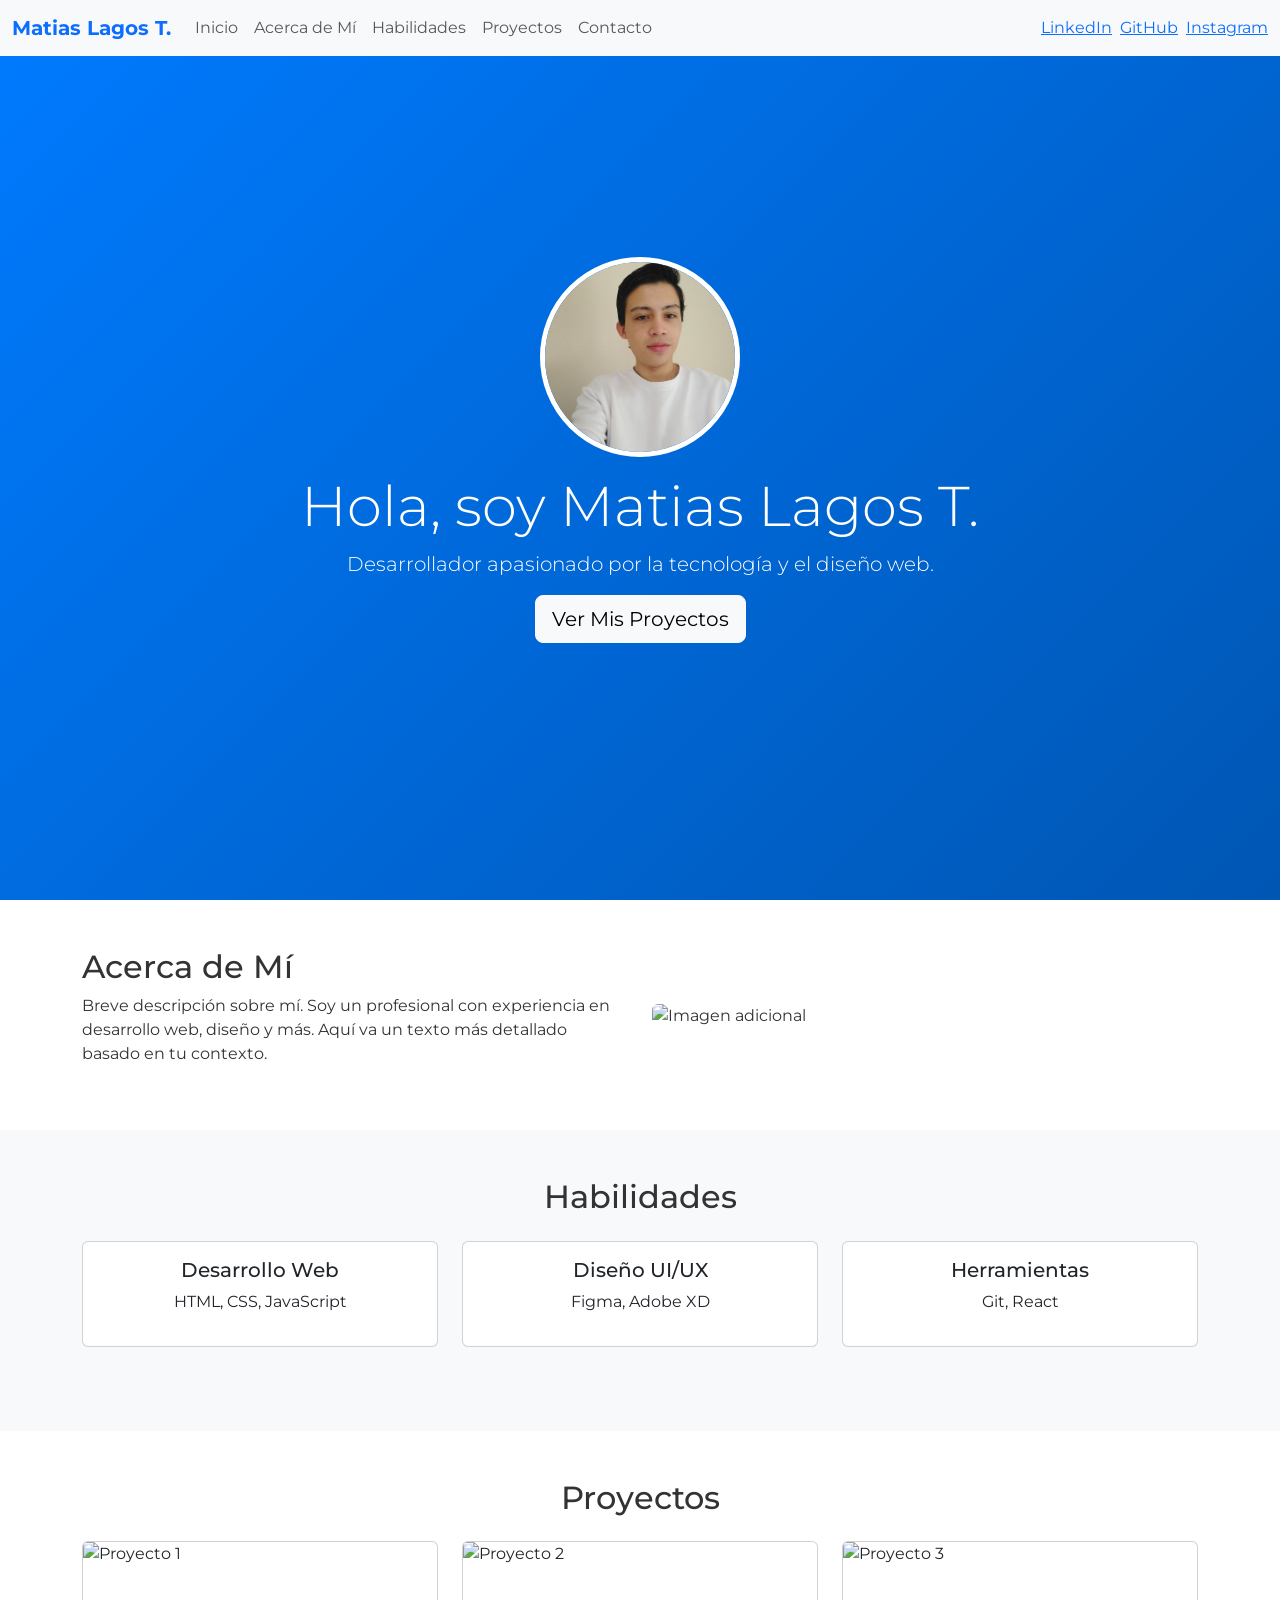
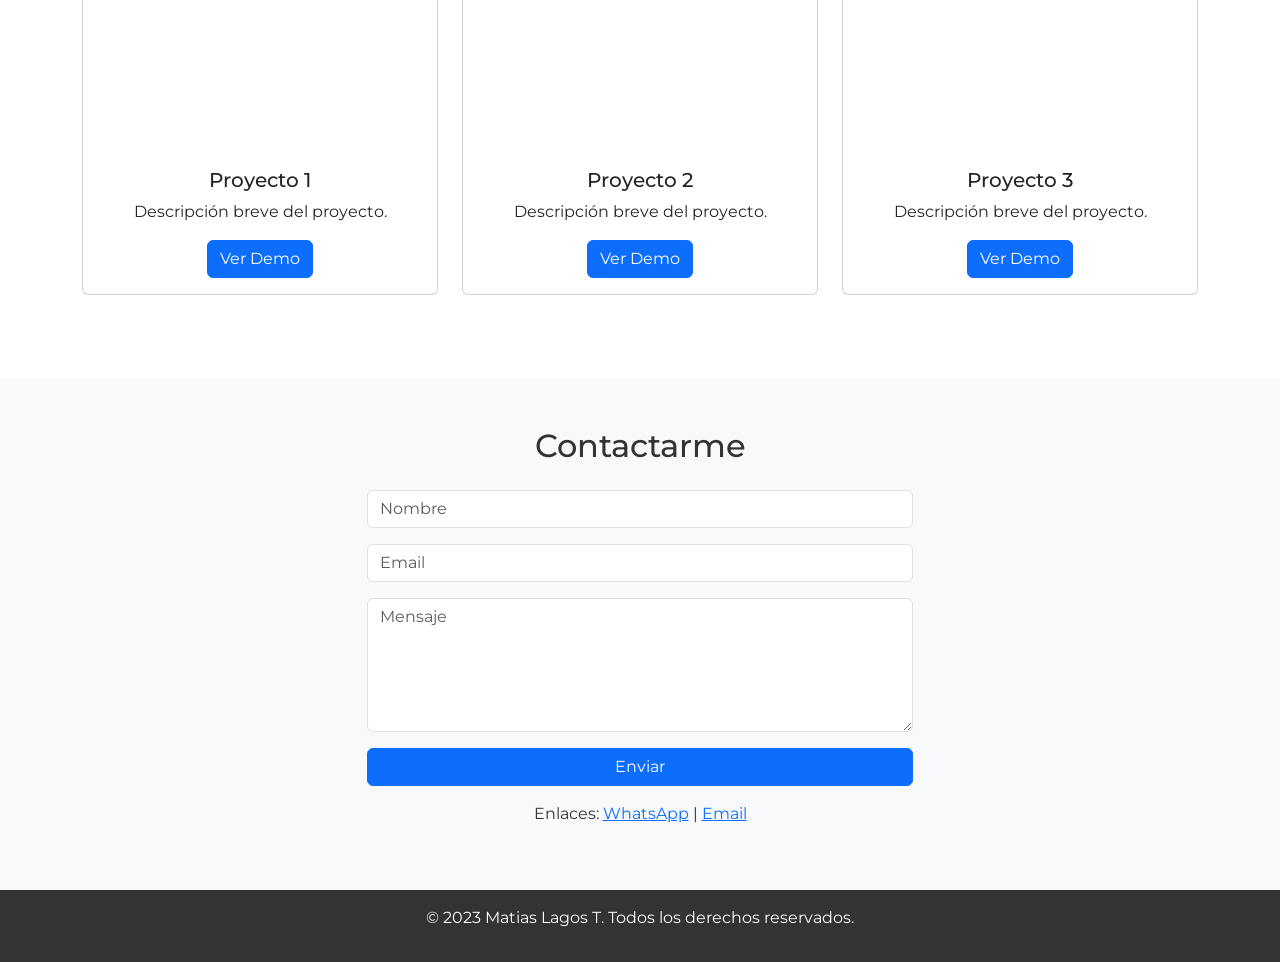
==== index.html @ 06cdb05b "first commit" ====
<!DOCTYPE html>
<html lang="es">
<head>
    <meta charset="UTF-8">
    <meta name="viewport" content="width=device-width, initial-scale=1.0">
    <title>Portafolio - Matias Lagos T.</title>
    <link href="https://cdn.jsdelivr.net/npm/bootstrap@5.3.0/dist/css/bootstrap.min.css" rel="stylesheet">
    <link href="https://fonts.googleapis.com/css2?family=Montserrat:wght@400;600;700&display=swap" rel="stylesheet">
    <link rel="stylesheet" href="style.css">
    <script src="script.js" defer></script>
</head>
<body>
    <!-- Header con Navbar de Bootstrap -->
    <nav class="navbar navbar-expand-lg navbar-light bg-light fixed-top">
        <div class="container-fluid">
            <a class="navbar-brand fw-bold text-primary" href="#">Matias Lagos T.</a>
            <button class="navbar-toggler" type="button" data-bs-toggle="collapse" data-bs-target="#navbarNav" aria-controls="navbarNav" aria-expanded="false" aria-label="Toggle navigation">
                <span class="navbar-toggler-icon"></span>
            </button>
            <div class="collapse navbar-collapse" id="navbarNav">
                <ul class="navbar-nav me-auto">
                    <li class="nav-item"><a class="nav-link" href="#hero">Inicio</a></li>
                    <li class="nav-item"><a class="nav-link" href="#about">Acerca de Mí</a></li>
                    <li class="nav-item"><a class="nav-link" href="#skills">Habilidades</a></li>
                    <li class="nav-item"><a class="nav-link" href="#projects">Proyectos</a></li>
                    <li class="nav-item"><a class="nav-link" href="#contact">Contacto</a></li>
                </ul>
                <div class="d-flex">
                    <a href="#" class="me-2">LinkedIn</a>
                    <a href="#" class="me-2">GitHub</a>
                    <a href="#">Instagram</a>
                </div>
            </div>
        </div>
    </nav>

    <!-- Hero Section -->
    <section id="hero" class="hero text-center">
        <div class="container">
            <img src="./images/foto perfil.jpg" alt="Foto de perfil" class="rounded-circle mb-3">
            <h1 class="display-4">Hola, soy Matias Lagos T.</h1>
            <p class="lead">Desarrollador apasionado por la tecnología y el diseño web.</p>
            <a href="#projects" class="btn btn-light btn-lg">Ver Mis Proyectos</a>
        </div>
    </section>

    <!-- About Section -->
    <section id="about" class="py-5 bg-white">
        <div class="container">
            <div class="row align-items-center">
                <div class="col-lg-6">
                    <h2>Acerca de Mí</h2>
                    <p>Breve descripción sobre mí. Soy un profesional con experiencia en desarrollo web, diseño y más. Aquí va un texto más detallado basado en tu contexto.</p>
                </div>
                <div class="col-lg-6">
                    <img src="https://via.placeholder.com/300x200" alt="Imagen adicional" class="img-fluid rounded">
                </div>
            </div>
        </div>
    </section>

    <!-- Skills Section -->
    <section id="skills" class="py-5 bg-light">
        <div class="container">
            <h2 class="text-center mb-4">Habilidades</h2>
            <div class="row">
                <div class="col-md-4 mb-3">
                    <div class="skill card p-3 text-center">
                        <h5>Desarrollo Web</h5>
                        <p>HTML, CSS, JavaScript</p>
                    </div>
                </div>
                <div class="col-md-4 mb-3">
                    <div class="skill card p-3 text-center">
                        <h5>Diseño UI/UX</h5>
                        <p>Figma, Adobe XD</p>
                    </div>
                </div>
                <div class="col-md-4 mb-3">
                    <div class="skill card p-3 text-center">
                        <h5>Herramientas</h5>
                        <p>Git, React</p>
                    </div>
                </div>
            </div>
        </div>
    </section>

    <!-- Projects Section -->
    <section id="projects" class="py-5 bg-white">
        <div class="container">
            <h2 class="text-center mb-4">Proyectos</h2>
            <div class="row">
                <div class="col-md-4 mb-3">
                    <div class="project-card card">
                        <img src="https://via.placeholder.com/300x200" alt="Proyecto 1" class="card-img-top">
                        <div class="card-body text-center">
                            <h5 class="card-title">Proyecto 1</h5>
                            <p class="card-text">Descripción breve del proyecto.</p>
                            <a href="#" class="btn btn-primary">Ver Demo</a>
                        </div>
                    </div>
                </div>
                <div class="col-md-4 mb-3">
                    <div class="project-card card">
                        <img src="https://via.placeholder.com/300x200" alt="Proyecto 2" class="card-img-top">
                        <div class="card-body text-center">
                            <h5 class="card-title">Proyecto 2</h5>
                            <p class="card-text">Descripción breve del proyecto.</p>
                            <a href="#" class="btn btn-primary">Ver Demo</a>
                        </div>
                    </div>
                </div>
                <div class="col-md-4 mb-3">
                    <div class="project-card card">
                        <img src="https://via.placeholder.com/300x200" alt="Proyecto 3" class="card-img-top">
                        <div class="card-body text-center">
                            <h5 class="card-title">Proyecto 3</h5>
                            <p class="card-text">Descripción breve del proyecto.</p>
                            <a href="#" class="btn btn-primary">Ver Demo</a>
                        </div>
                    </div>
                </div>
            </div>
        </div>
    </section>

    <!-- Contact Section -->
    <section id="contact" class="py-5 bg-light">
        <div class="container">
            <h2 class="text-center mb-4">Contactarme</h2>
            <div class="row justify-content-center">
                <div class="col-md-6">
                    <form>
                        <div class="mb-3">
                            <input type="text" class="form-control" placeholder="Nombre" required>
                        </div>
                        <div class="mb-3">
                            <input type="email" class="form-control" placeholder="Email" required>
                        </div>
                        <div class="mb-3">
                            <textarea class="form-control" rows="5" placeholder="Mensaje" required></textarea>
                        </div>
                        <button type="submit" class="btn btn-primary w-100">Enviar</button>
                    </form>
                    <p class="mt-3 text-center">Enlaces: <a href="#">WhatsApp</a> | <a href="#">Email</a></p>
                </div>
            </div>
        </div>
    </section>

    <!-- Footer -->
    <footer class="text-center py-3">
        <div class="container">
            <p>&copy; 2023 Matias Lagos T. Todos los derechos reservados.</p>
        </div>
    </footer>

    <!-- Bootstrap JS -->
    <script src="https://cdn.jsdelivr.net/npm/bootstrap@5.3.0/dist/js/bootstrap.bundle.min.js"></script>
</body>
</html>
---- style.css ----
body {
    font-family: 'Montserrat', sans-serif;
    background-color: #f8f9fa;
    color: #333;
    }

.hero {
    background: linear-gradient(135deg, #007bff, #0056b3);
    color: white;
    min-height: 100vh;
    display: flex;
    align-items: center;
    }
       
.hero img {
    border: 5px solid white;
    border-radius: 50%;
    margin-bottom: 20px;
    width: 200px;
    height: 200px;
    object-fit: cover;
    }

.skill, .project-card {
    transition: transform 0.3s;
    cursor: pointer;
    margin-bottom: 20px;
    }

.skill:hover, .project-card:hover {
    transform: translateY(-5px);
    box-shadow: 0 4px 8px rgba(0, 0, 0, 0.1);
    }

.project-card img {
    height: 200px;
    object-fit: cover;
    border-radius: 5px;
    margin-bottom: 10px;

    }

footer {
    background-color: #333;
    color: white;
    padding: 20px 0;
    text-align: center;
    bottom: 0;
    width: 100%;
    }
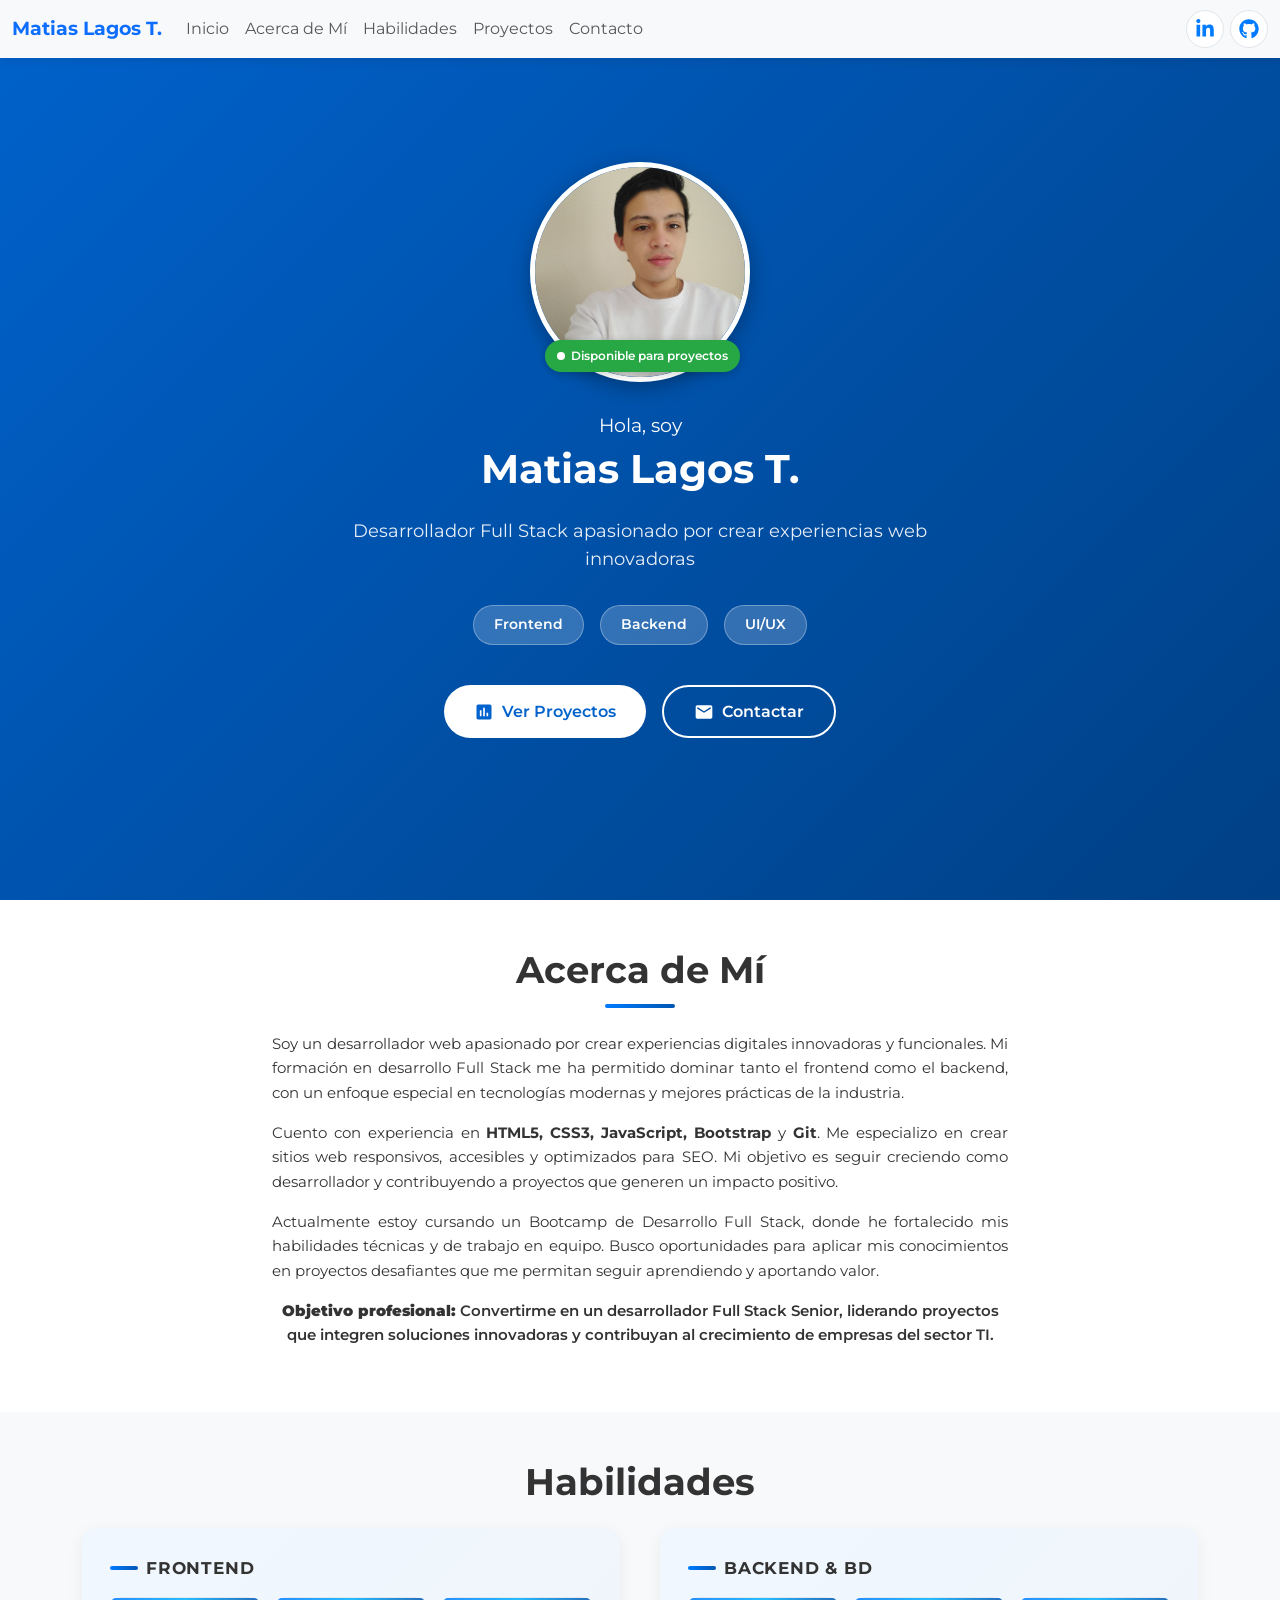
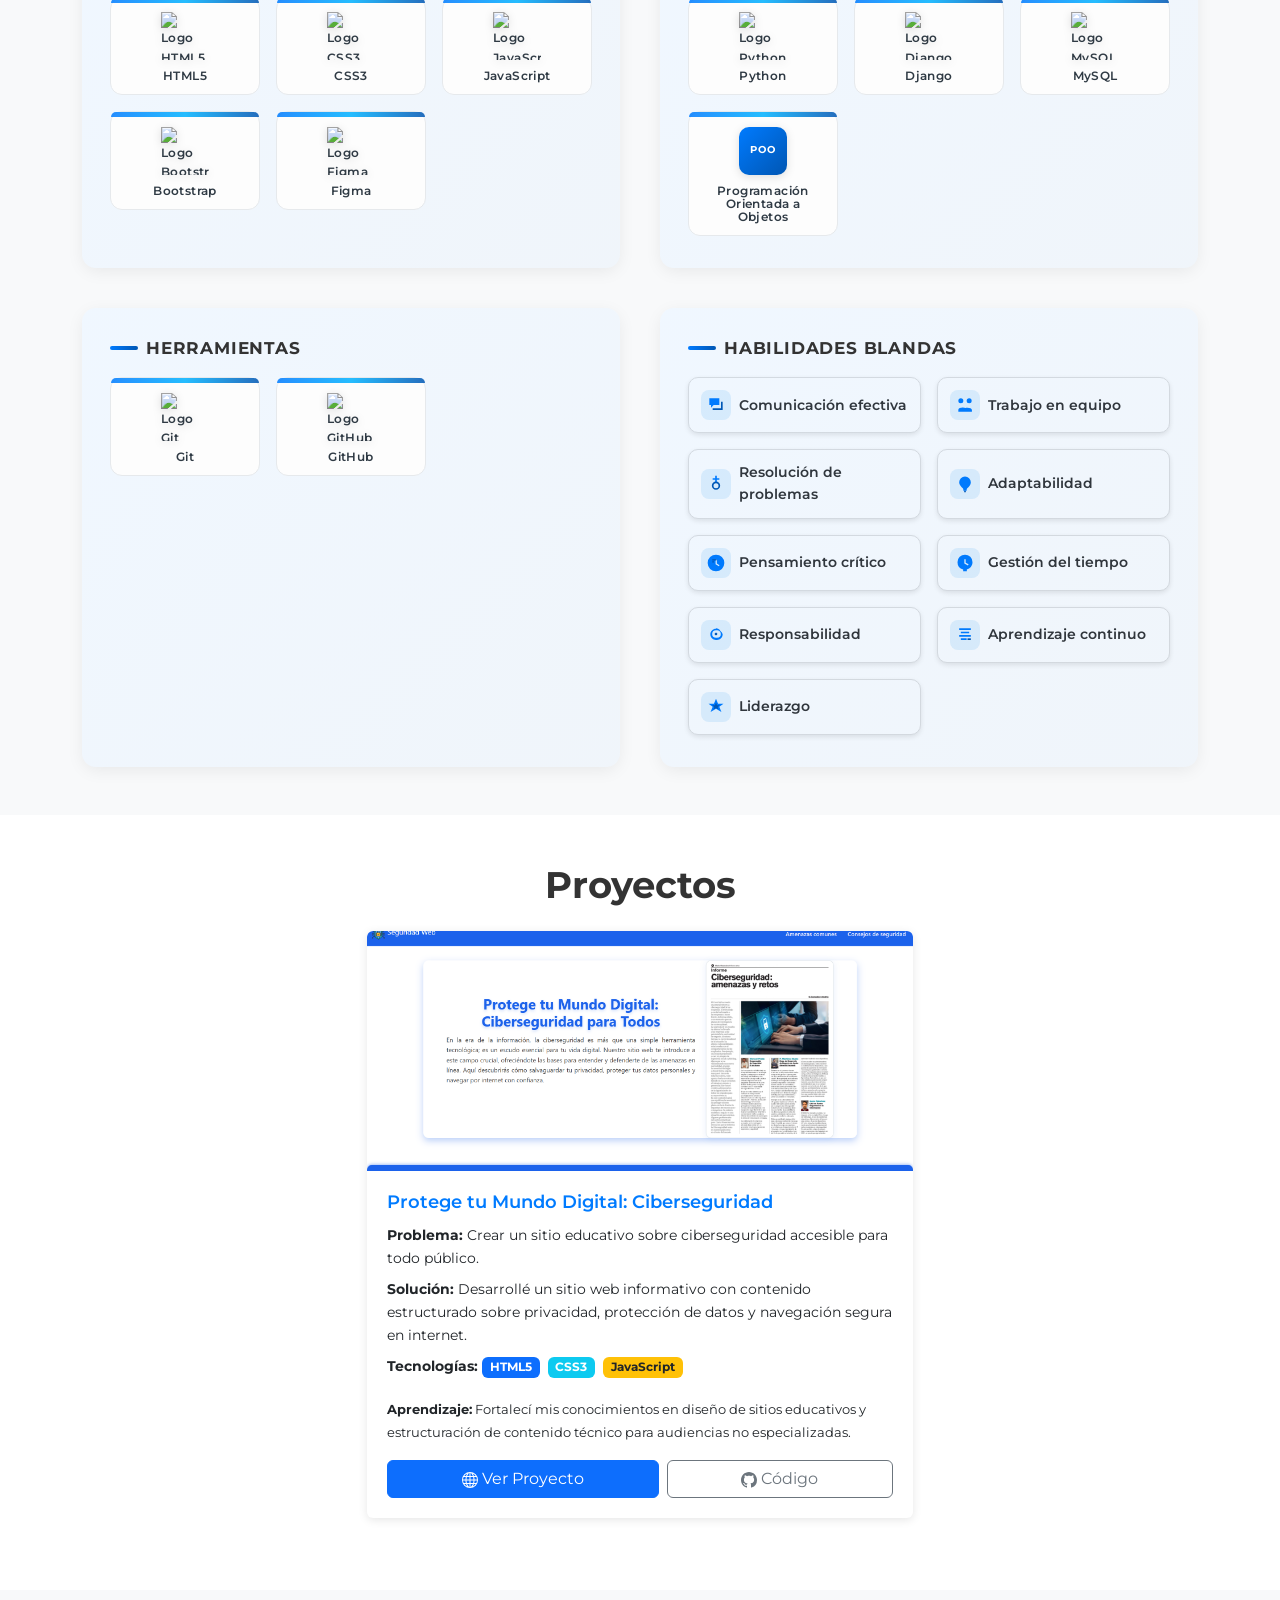
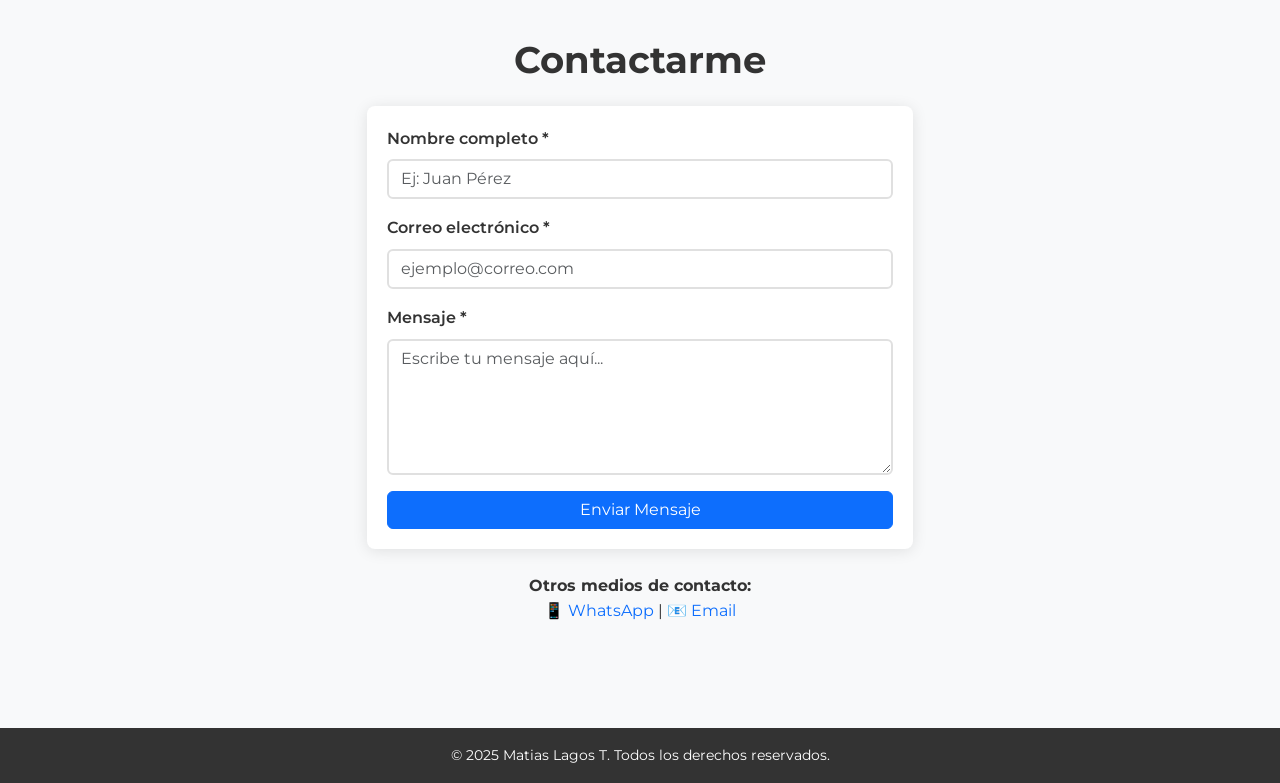
==== commit 3e1c68ff: "actualizacion II" ====
--- a/index.html
+++ b/index.html
@@ -1,19 +1,39 @@
 <!DOCTYPE html>
 <html lang="es">
 <head>
+    <!-- Meta tags básicos para codificación, viewport responsivo y SEO -->
     <meta charset="UTF-8">
     <meta name="viewport" content="width=device-width, initial-scale=1.0">
+    <meta name="description" content="Portafolio profesional de Matias Lagos T. Desarrollo web frontend, backend y habilidades blandas. Proyectos, contacto y experiencia." />
+    <meta name="theme-color" content="#0062cc">
+    <!-- Favicon genérico (puedes reemplazar por tu propio icono) -->
+    <link rel="icon" type="image/png" href="images/foto_perfil.jpg">
+    
     <title>Portafolio - Matias Lagos T.</title>
+    
+    <!-- Framework CSS Bootstrap 5.3 para diseño responsivo -->
     <link href="https://cdn.jsdelivr.net/npm/bootstrap@5.3.0/dist/css/bootstrap.min.css" rel="stylesheet">
+    
+    <!-- Fuente personalizada Montserrat desde Google Fonts -->
     <link href="https://fonts.googleapis.com/css2?family=Montserrat:wght@400;600;700&display=swap" rel="stylesheet">
+    
+    <!-- Estilos CSS personalizados -->
     <link rel="stylesheet" href="style.css">
+    
+    <!-- Script JavaScript con defer para cargar después del HTML -->
     <script src="script.js" defer></script>
 </head>
 <body>
-    <!-- Header con Navbar de Bootstrap -->
+    <!-- ========== NAVBAR ==========
+         Barra de navegación fija en la parte superior con:
+         - Logo/nombre en la izquierda
+         - Menú de navegación con enlaces a las secciones
+         - Enlaces sociales (LinkedIn y GitHub) con iconos SVG
+         - Diseño responsivo con botón hamburguesa en móviles
+    -->
     <nav class="navbar navbar-expand-lg navbar-light bg-light fixed-top">
         <div class="container-fluid">
-            <a class="navbar-brand fw-bold text-primary" href="#">Matias Lagos T.</a>
+            <a class="navbar-brand fw-bold text-primary" href="#hero">Matias Lagos T.</a>
             <button class="navbar-toggler" type="button" data-bs-toggle="collapse" data-bs-target="#navbarNav" aria-controls="navbarNav" aria-expanded="false" aria-label="Toggle navigation">
                 <span class="navbar-toggler-icon"></span>
             </button>
@@ -25,134 +45,351 @@
                     <li class="nav-item"><a class="nav-link" href="#projects">Proyectos</a></li>
                     <li class="nav-item"><a class="nav-link" href="#contact">Contacto</a></li>
                 </ul>
-                <div class="d-flex">
-                    <a href="#" class="me-2">LinkedIn</a>
-                    <a href="#" class="me-2">GitHub</a>
-                    <a href="#">Instagram</a>
+                <!-- Enlaces a redes sociales con iconos SVG -->
+                <div class="d-flex align-items-center social-nav">
+                    <a href="https://www.linkedin.com/in/matias-lagos-toledo" class="social-link" aria-label="LinkedIn" title="LinkedIn" target="_blank" rel="noopener noreferrer">
+                        <svg role="img" viewBox="0 0 448 512" class="social-svg"><path d="M100.28 448H7.4V148.9h92.88zm-46.44-340a53.79 53.79 0 1153.79-53.8 53.8 53.8 0 01-53.79 53.8zM447.9 448h-92.68V302.4c0-34.7-.7-79.2-48.29-79.2-48.3 0-55.7 37.7-55.7 76.6V448h-92.78V148.9h89.08v40.8h1.3c12.4-23.5 42.68-48.3 87.88-48.3 94 0 111.28 61.9 111.28 142.3V448z"/></svg>
+                    </a>
+                    <a href="https://github.com/Matiaslagost7" class="social-link" aria-label="GitHub" title="GitHub" target="_blank" rel="noopener noreferrer">
+                        <svg role="img" viewBox="0 0 496 512" class="social-svg"><path d="M165.9 397.4c0 2-2.3 3.6-5.2 3.6-3.3.3-5.6-1.3-5.6-3.6 0-2 2.3-3.6 5.2-3.6 3-.3 5.6 1.3 5.6 3.6zm-31.1-4.5c-.7 2 1.3 4.3 4.3 4.9 2.6 1 5.6 0 6.2-2 0-2-1.3-4.3-4.3-5.2-2.6-.7-5.5.3-6.2 2.3zm44.2-1.7c-2.9.7-4.9 2.6-4.6 4.9.3 2 2.6 3.3 5.5 2.6 2.9-.7 4.9-2.6 4.6-4.6-.3-1.9-2.6-3.2-5.5-2.9zM244.8 8C106.1 8 0 113.3 0 252c0 110.9 69.8 205.8 169.5 239.2 12.8 2.3 17.3-5.6 17.3-12.1 0-6.2-.3-40.4-.3-61.4 0 0-70 15-84.7-29.8 0 0-11.4-29.1-27.8-36.6 0 0-22.9-15.7 1.6-15.4 0 0 24.9 2 38.6 25.9 21.9 38.6 58.6 27.5 72.9 20.9 2.3-16 8.9-27.1 16.2-33.7-55.9-6.2-112.3-14.3-112.3-110.5 0-27.5 7.6-41.3 23.6-58.9-2.6-6.6-11.1-33.3 2.6-67.9 20.9-6.6 69 27 69 27 20-5.6 41.5-8.6 62.8-8.6s42.8 3 62.8 8.6c0 0 48.1-33.6 69-27 13.7 34.7 5.2 61.3 2.6 67.9 16 17.7 25.9 31.5 25.9 58.9 0 96.5-58.9 104.2-114.8 110.5 9.2 7.9 17 22.9 17 46.3 0 33.7-.3 75.4-.3 83.6 0 6.6 4.6 14.4 17.3 12.1C426.2 457.8 496 362.9 496 252 496 113.3 383.5 8 244.8 8z"/></svg>
+                    </a>
                 </div>
             </div>
         </div>
     </nav>
 
-    <!-- Hero Section -->
-    <section id="hero" class="hero text-center">
-        <div class="container">
-            <img src="./images/foto perfil.jpg" alt="Foto de perfil" class="rounded-circle mb-3">
-            <h1 class="display-4">Hola, soy Matias Lagos T.</h1>
-            <p class="lead">Desarrollador apasionado por la tecnología y el diseño web.</p>
-            <a href="#projects" class="btn btn-light btn-lg">Ver Mis Proyectos</a>
-        </div>
-    </section>
-
-    <!-- About Section -->
-    <section id="about" class="py-5 bg-white">
-        <div class="container">
-            <div class="row align-items-center">
-                <div class="col-lg-6">
-                    <h2>Acerca de Mí</h2>
-                    <p>Breve descripción sobre mí. Soy un profesional con experiencia en desarrollo web, diseño y más. Aquí va un texto más detallado basado en tu contexto.</p>
-                </div>
-                <div class="col-lg-6">
-                    <img src="https://via.placeholder.com/300x200" alt="Imagen adicional" class="img-fluid rounded">
-                </div>
-            </div>
-        </div>
-    </section>
-
-    <!-- Skills Section -->
-    <section id="skills" class="py-5 bg-light">
-        <div class="container">
-            <h2 class="text-center mb-4">Habilidades</h2>
-            <div class="row">
-                <div class="col-md-4 mb-3">
-                    <div class="skill card p-3 text-center">
-                        <h5>Desarrollo Web</h5>
-                        <p>HTML, CSS, JavaScript</p>
-                    </div>
-                </div>
-                <div class="col-md-4 mb-3">
-                    <div class="skill card p-3 text-center">
-                        <h5>Diseño UI/UX</h5>
-                        <p>Figma, Adobe XD</p>
-                    </div>
-                </div>
-                <div class="col-md-4 mb-3">
-                    <div class="skill card p-3 text-center">
-                        <h5>Herramientas</h5>
-                        <p>Git, React</p>
-                    </div>
-                </div>
-            </div>
-        </div>
-    </section>
-
-    <!-- Projects Section -->
-    <section id="projects" class="py-5 bg-white">
+    <main id="main-content">
+        <!-- ========== HERO SECTION ==========
+             Sección de inicio con:
+             - Fondo azul con gradiente
+             - Foto de perfil con indicador de disponibilidad
+             - Título y descripción
+             - Tecnologías (Frontend, Backend, UI/UX)
+             - Botones para ver proyectos y contactar
+        -->
+        <section id="hero" class="hero">
+            <div class="container hero-content">
+                <!-- Imagen de perfil con badge de disponibilidad -->
+                <div class="hero-image-wrapper">
+                    <img src="./images/foto_perfil.jpg" alt="Foto de perfil de Matias Lagos T." class="hero-image" loading="lazy" width="160" height="160">
+                    <!-- Badge animado que indica disponibilidad -->
+                    <div class="hero-status">
+                        <span class="status-dot"></span>
+                        <span class="status-text">Disponible para proyectos</span>
+                    </div>
+                </div>
+                <!-- Título principal dividido en saludo y nombre -->
+                <h1 class="hero-title">
+                    <span class="hero-greeting">Hola, soy</span>
+                    <span class="hero-name">Matias Lagos T.</span>
+                </h1>
+                <!-- Subtítulo descriptivo -->
+                <p class="hero-subtitle">Desarrollador Full Stack apasionado por crear experiencias web innovadoras</p>
+                <!-- Tags de especialización -->
+                <div class="hero-tags">
+                    <span class="hero-tag">Frontend</span>
+                    <span class="hero-tag">Backend</span>
+                    <span class="hero-tag">UI/UX</span>
+                </div>
+                <!-- Botones de llamada a la acción (CTA) -->
+                <div class="hero-cta">
+                    <a href="#projects" class="btn-hero btn-hero-primary">
+                        <svg viewBox="0 0 24 24" width="20" height="20" fill="currentColor" style="margin-right: 8px;">
+                            <path d="M19 3H5c-1.1 0-2 .9-2 2v14c0 1.1.9 2 2 2h14c1.1 0 2-.9 2-2V5c0-1.1-.9-2-2-2zM9 17H7v-7h2v7zm4 0h-2V7h2v10zm4 0h-2v-4h2v4z"/>
+                        </svg>
+                        Ver Proyectos
+                    </a>
+                    <a href="#contact" class="btn-hero btn-hero-secondary">
+                        <svg viewBox="0 0 24 24" width="20" height="20" fill="currentColor" style="margin-right: 8px;">
+                            <path d="M20 4H4c-1.1 0-1.99.9-1.99 2L2 18c0 1.1.9 2 2 2h16c1.1 0 2-.9 2-2V6c0-1.1-.9-2-2-2zm0 4l-8 5-8-5V6l8 5 8-5v2z"/>
+                        </svg>
+                        Contactar
+                    </a>
+                </div>
+            </div>
+        </section>
+
+        <!-- ========== SECCIÓN ACERCA DE MÍ ==========
+             Información personal y profesional:
+             - Descripción del perfil profesional
+             - Experiencia y tecnologías que manejo
+             - Formación actual (Bootcamp)
+             - Objetivo profesional
+        -->
+        <section id="about" class="py-5 bg-white">
+            <div class="container">
+                <div class="row justify-content-center">
+                    <div class="col-lg-8">
+                        <h2 class="text-center mb-4">Acerca de Mí</h2>
+                        <p class="mb-3">Soy un desarrollador web apasionado por crear experiencias digitales innovadoras y funcionales. Mi formación en desarrollo Full Stack me ha permitido dominar tanto el frontend como el backend, con un enfoque especial en tecnologías modernas y mejores prácticas de la industria.</p>
+                        <p class="mb-3">Cuento con experiencia en <strong>HTML5, CSS3, JavaScript, Bootstrap</strong> y <strong>Git</strong>. Me especializo en crear sitios web responsivos, accesibles y optimizados para SEO. Mi objetivo es seguir creciendo como desarrollador y contribuyendo a proyectos que generen un impacto positivo.</p>
+                        <p class="mb-3">Actualmente estoy cursando un Bootcamp de Desarrollo Full Stack, donde he fortalecido mis habilidades técnicas y de trabajo en equipo. Busco oportunidades para aplicar mis conocimientos en proyectos desafiantes que me permitan seguir aprendiendo y aportando valor.</p>
+                        <p class="text-center fw-semibold"><strong>Objetivo profesional:</strong> Convertirme en un desarrollador Full Stack Senior, liderando proyectos que integren soluciones innovadoras y contribuyan al crecimiento de empresas del sector TI.</p>
+                    </div>
+                </div>
+            </div>
+        </section>
+
+        <!-- ========== SECCIÓN DE HABILIDADES ==========
+             Organizada en 4 grupos:
+             1. Frontend: HTML5, CSS3, JavaScript, Bootstrap, Figma
+             2. Backend & BD: Python, Django, MySQL, POO
+             3. Herramientas: Git, GitHub
+             4. Habilidades Blandas: 9 soft skills con iconos SVG personalizados
+             Cada habilidad técnica muestra un logo desde DevIcons CDN
+        -->
+        <section id="skills" class="py-5 bg-light">
+            <div class="container">
+                <h2 class="text-center mb-4">Habilidades</h2>
+                <div class="skills-wrapper">
+                    <!-- Grupo de habilidades Frontend con logos -->
+                    <div class="skills-group" aria-labelledby="skills-frontend-title">
+                        <h3 id="skills-frontend-title" class="skills-title">Frontend</h3>
+                        <ul class="skills-list" role="list">
+                            <li class="skill-card" data-skill="HTML5">
+                                <img src="https://cdn.jsdelivr.net/gh/devicons/devicon/icons/html5/html5-original.svg" alt="Logo HTML5" loading="lazy">
+                                <span>HTML5</span>
+                            </li>
+                            <li class="skill-card" data-skill="CSS3">
+                                <img src="https://cdn.jsdelivr.net/gh/devicons/devicon/icons/css3/css3-original.svg" alt="Logo CSS3" loading="lazy">
+                                <span>CSS3</span>
+                            </li>
+                            <li class="skill-card" data-skill="JavaScript">
+                                <img src="https://cdn.jsdelivr.net/gh/devicons/devicon/icons/javascript/javascript-original.svg" alt="Logo JavaScript" loading="lazy">
+                                <span>JavaScript</span>
+                            </li>
+                            <li class="skill-card" data-skill="Bootstrap">
+                                <img src="https://cdn.jsdelivr.net/gh/devicons/devicon/icons/bootstrap/bootstrap-original.svg" alt="Logo Bootstrap" loading="lazy">
+                                <span>Bootstrap</span>
+                            </li>
+                            <li class="skill-card" data-skill="Figma">
+                                <img src="https://cdn.jsdelivr.net/gh/devicons/devicon/icons/figma/figma-original.svg" alt="Logo Figma" loading="lazy">
+                                <span>Figma</span>
+                            </li>
+                        </ul>
+                    </div>
+                    <!-- Grupo de habilidades Backend y Bases de Datos -->
+                    <div class="skills-group" aria-labelledby="skills-backend-title">
+                        <h3 id="skills-backend-title" class="skills-title">Backend & BD</h3>
+                        <ul class="skills-list" role="list">
+                            <li class="skill-card" data-skill="Python">
+                                <img src="https://cdn.jsdelivr.net/gh/devicons/devicon/icons/python/python-original.svg" alt="Logo Python" loading="lazy">
+                                <span>Python</span>
+                            </li>
+                            <li class="skill-card" data-skill="Django">
+                                <img src="https://cdn.jsdelivr.net/gh/devicons/devicon/icons/django/django-plain.svg" alt="Logo Django" loading="lazy">
+                                <span>Django</span>
+                            </li>
+                            <li class="skill-card" data-skill="MySQL">
+                                <img src="https://cdn.jsdelivr.net/gh/devicons/devicon/icons/mysql/mysql-original.svg" alt="Logo MySQL" loading="lazy">
+                                <span>MySQL</span>
+                            </li>
+                            <li class="skill-card" data-skill="POO">
+                                <div class="skill-fallback" aria-hidden="true">POO</div>
+                                <span>Programación Orientada a Objetos</span>
+                            </li>
+                        </ul>
+                    </div>
+                    <!-- Grupo de herramientas de desarrollo -->
+                    <div class="skills-group" aria-labelledby="skills-tools-title">
+                        <h3 id="skills-tools-title" class="skills-title">Herramientas</h3>
+                        <ul class="skills-list" role="list">
+                            <li class="skill-card" data-skill="Git">
+                                <img src="https://cdn.jsdelivr.net/gh/devicons/devicon/icons/git/git-original.svg" alt="Logo Git" loading="lazy">
+                                <span>Git</span>
+                            </li>
+                            <li class="skill-card" data-skill="GitHub">
+                                <img src="https://cdn.jsdelivr.net/gh/devicons/devicon/icons/github/github-original.svg" alt="Logo GitHub" loading="lazy">
+                                <span>GitHub</span>
+                            </li>
+                        </ul>
+                    </div>
+                    <!-- Grupo de habilidades blandas con iconos SVG personalizados -->
+                    <div class="skills-group" aria-labelledby="skills-soft-title">
+                        <h3 id="skills-soft-title" class="skills-title">Habilidades Blandas</h3>
+                        <ul class="soft-list" role="list">
+                            <li>
+                                <span class="soft-icon" aria-hidden="true">
+                                    <svg viewBox="0 0 24 24" fill="none" xmlns="http://www.w3.org/2000/svg">
+                                        <path d="M4 4h12v8H9.2L6 15.2V12H4V4Z" fill="#007bff"/>
+                                        <path d="M18 8h2v10H8v-2h10V8Z" fill="#0056b3"/>
+                                    </svg>
+                                </span>
+                                <span>Comunicación efectiva</span>
+                            </li>
+                            <li>
+                                <span class="soft-icon" aria-hidden="true">
+                                    <svg viewBox="0 0 24 24" fill="none" xmlns="http://www.w3.org/2000/svg">
+                                        <path d="M7 10a3 3 0 1 1 0-6 3 3 0 0 1 0 6Zm10 0a3 3 0 1 1 0-6 3 3 0 0 1 0 6ZM4 20v-2.2c0-1.8 2.7-2.8 5.3-2.8s5.4 1 5.4 2.8V20H4Zm10 .02V17.8c0-.9-.4-1.7-1-2.4.6-.09 1.3-.16 2-.16 2.6 0 5.3 1 5.3 2.8V20h-6.3Z" fill="#007bff"/>
+                                    </svg>
+                                </span>
+                                <span>Trabajo en equipo</span>
+                            </li>
+                            <li>
+                                <span class="soft-icon" aria-hidden="true">
+                                    <svg viewBox="0 0 24 24" fill="none" xmlns="http://www.w3.org/2000/svg">
+                                        <path d="M11 2h2v3h3v2h-3v3h-2V7H8V5h3V2Z" fill="#007bff"/>
+                                        <path d="M7 14a5 5 0 1 1 10 0 5 5 0 0 1-10 0Zm2 0a3 3 0 1 0 6 0 3 3 0 0 0-6 0Z" fill="#0056b3"/>
+                                    </svg>
+                                </span>
+                                <span>Resolución de problemas</span>
+                            </li>
+                            <li>
+                                <span class="soft-icon" aria-hidden="true">
+                                    <svg viewBox="0 0 24 24" fill="none" xmlns="http://www.w3.org/2000/svg">
+                                        <path d="M12 3a7 7 0 0 1 7 7c0 2.7-1.3 4.2-3.2 6.1l-.8.8A3 3 0 0 0 14 19v1h-4v-1c0-.8-.3-1.6-.9-2.1l-.8-.8C6.6 14.2 5 12.7 5 10a7 7 0 0 1 7-7Z" fill="#007bff"/>
+                                        <path d="M11 22v-2h2v2h-2Z" fill="#0056b3"/>
+                                    </svg>
+                                </span>
+                                <span>Adaptabilidad</span>
+                            </li>
+                            <li>
+                                <span class="soft-icon" aria-hidden="true">
+                                    <svg viewBox="0 0 24 24" fill="none" xmlns="http://www.w3.org/2000/svg">
+                                        <path d="M12 2a10 10 0 1 0 0 20 10 10 0 0 0 0-20Zm1 10.7 3.2 1.9-.8 1.3-3.9-2.3V8h1.5v4.7Z" fill="#007bff"/>
+                                        <path d="M7.5 7.5h5v1.5h-5V7.5Zm0 2.5h2v1.5h-2V10Z" fill="#0056b3"/>
+                                    </svg>
+                                </span>
+                                <span>Pensamiento crítico</span>
+                            </li>
+                            <li>
+                                <span class="soft-icon" aria-hidden="true">
+                                    <svg viewBox="0 0 24 24" fill="none" xmlns="http://www.w3.org/2000/svg">
+                                        <path d="M12 2a9 9 0 0 1 9 9c0 4.2-2.9 7.7-6.8 8.7V22h-4.4v-2.3A9 9 0 0 1 3 11a9 9 0 0 1 9-9Zm-.8 5.5v5l4.3 2.5.8-1.4-3.5-2V7.5h-1.6Z" fill="#007bff"/>
+                                    </svg>
+                                </span>
+                                <span>Gestión del tiempo</span>
+                            </li>
+                            <li>
+                                <span class="soft-icon" aria-hidden="true">
+                                    <svg viewBox="0 0 24 24" fill="none" xmlns="http://www.w3.org/2000/svg">
+                                        <path d="M12 4c2.2 0 4.2 1.2 5.3 3.1A6.4 6.4 0 0 1 20 11.2c0 3.8-3 6.8-6.8 6.8H12c-3.8 0-6.8-3-6.8-6.8 0-3.8 3-6.8 6.8-6.8Zm0 2.2a4.6 4.6 0 0 0-4.6 4.6 4.6 4.6 0 0 0 4.6 4.6h1.2a4.6 4.6 0 0 0 4.6-4.6c0-.8-.2-1.5-.5-2.2-.7-1.3-2.1-2.4-3.7-2.4H12Z" fill="#007bff"/>
+                                        <path d="M12 9.2c.9 0 1.6.7 1.6 1.6a1.6 1.6 0 0 1-3.2 0c0-.9.7-1.6 1.6-1.6Z" fill="#0056b3"/>
+                                    </svg>
+                                </span>
+                                <span>Responsabilidad</span>
+                            </li>
+                            <li>
+                                <span class="soft-icon" aria-hidden="true">
+                                    <svg viewBox="0 0 24 24" fill="none" xmlns="http://www.w3.org/2000/svg">
+                                        <path d="M5 4h14v2H5V4Zm2 4h10v2H7V8Zm-2 4h14v2H5v-2Zm2 4h7v2H7v-2Z" fill="#007bff"/>
+                                        <path d="M15 16h4v2h-4v-2Z" fill="#0056b3"/>
+                                    </svg>
+                                </span>
+                                <span>Aprendizaje continuo</span>
+                            </li>
+                            <li>
+                                <span class="soft-icon" aria-hidden="true">
+                                    <svg viewBox="0 0 24 24" fill="none" xmlns="http://www.w3.org/2000/svg">
+                                        <path d="M12 2 9.5 8H3l5 3.8L5.5 18 12 14.2 18.5 18 16 11.8l5-3.8h-6.5L12 2Z" fill="#007bff"/>
+                                        <path d="M12 6.7 13.3 10h3.4l-2.7 2 1 3.1L12 13.1l-3 2 1-3.1-2.7-2h3.4L12 6.7Z" fill="#0056b3"/>
+                                    </svg>
+                                </span>
+                                <span>Liderazgo</span>
+                            </li>
+                        </ul>
+                    </div>
+                </div>
+            </div>
+        </section>
+
+        <!-- ========== SECCIÓN DE PROYECTOS ==========
+             Muestra proyecto real de portafolio:
+             - Imagen de portada
+             - Título y descripción (problema/solución)
+             - Tecnologías utilizadas con badges
+             - Aprendizajes obtenidos
+             - Botones para ver el proyecto en vivo y el código fuente
+        -->
+        <section id="projects" class="py-5 bg-white">
         <div class="container">
             <h2 class="text-center mb-4">Proyectos</h2>
-            <div class="row">
-                <div class="col-md-4 mb-3">
-                    <div class="project-card card">
-                        <img src="https://via.placeholder.com/300x200" alt="Proyecto 1" class="card-img-top">
-                        <div class="card-body text-center">
-                            <h5 class="card-title">Proyecto 1</h5>
-                            <p class="card-text">Descripción breve del proyecto.</p>
-                            <a href="#" class="btn btn-primary">Ver Demo</a>
+            <div class="row justify-content-center">
+                <div class="col-md-8 col-lg-6 mb-4">
+                    <!-- Tarjeta de proyecto: Ciberseguridad -->
+                    <div class="project-card card h-100">
+                        <img src="./images/Portada_ciberseguridad.png" alt="Captura del proyecto Protege tu Mundo Digital: Ciberseguridad" class="card-img-top" loading="lazy" width="800" height="200">
+                        <div class="card-body">
+                            <h5 class="card-title">Protege tu Mundo Digital: Ciberseguridad</h5>
+                            <p class="card-text mb-2"><strong>Problema:</strong> Crear un sitio educativo sobre ciberseguridad accesible para todo público.</p>
+                            <p class="card-text mb-2"><strong>Solución:</strong> Desarrollé un sitio web informativo con contenido estructurado sobre privacidad, protección de datos y navegación segura en internet.</p>
+                            <p class="card-text mb-3"><strong>Tecnologías:</strong> <span class="badge bg-primary">HTML5</span> <span class="badge bg-info">CSS3</span> <span class="badge bg-warning text-dark">JavaScript</span></p>
+                            <p class="card-text"><small><strong>Aprendizaje:</strong> Fortalecí mis conocimientos en diseño de sitios educativos y estructuración de contenido técnico para audiencias no especializadas.</small></p>
+                            <!-- Botones para ver proyecto en vivo y código fuente -->
+                            <div class="d-flex gap-2">
+                                <a href="https://matiaslagost7.github.io/M2_Evaluacion_del_modulo/index.html" target="_blank" class="btn btn-primary flex-fill">
+                                    <svg viewBox="0 0 16 16" width="16" height="16" fill="currentColor" style="vertical-align: text-bottom;">
+                                        <path d="M0 8a8 8 0 1 1 16 0A8 8 0 0 1 0 8zm7.5-6.923c-.67.204-1.335.82-1.887 1.855A7.97 7.97 0 0 0 5.145 4H7.5V1.077zM4.09 4a9.267 9.267 0 0 1 .64-1.539 6.7 6.7 0 0 1 .597-.933A7.025 7.025 0 0 0 2.255 4H4.09zm-.582 3.5c.03-.877.138-1.718.312-2.5H1.674a6.958 6.958 0 0 0-.656 2.5h2.49zM4.847 5a12.5 12.5 0 0 0-.338 2.5H7.5V5H4.847zM8.5 5v2.5h2.99a12.495 12.495 0 0 0-.337-2.5H8.5zM4.51 8.5a12.5 12.5 0 0 0 .337 2.5H7.5V8.5H4.51zm3.99 0V11h2.653c.187-.765.306-1.608.338-2.5H8.5zM5.145 12c.138.386.295.744.468 1.068.552 1.035 1.218 1.65 1.887 1.855V12H5.145zm.182 2.472a6.696 6.696 0 0 1-.597-.933A9.268 9.268 0 0 1 4.09 12H2.255a7.024 7.024 0 0 0 3.072 2.472zM3.82 11a13.652 13.652 0 0 1-.312-2.5h-2.49c.062.89.291 1.733.656 2.5H3.82zm6.853 3.472A7.024 7.024 0 0 0 13.745 12H11.91a9.27 9.27 0 0 1-.64 1.539 6.688 6.688 0 0 1-.597.933zM8.5 12v2.923c.67-.204 1.335-.82 1.887-1.855.173-.324.33-.682.468-1.068H8.5zm3.68-1h2.146c.365-.767.594-1.61.656-2.5h-2.49a13.65 13.65 0 0 1-.312 2.5zm2.802-3.5a6.959 6.959 0 0 0-.656-2.5H12.18c.174.782.282 1.623.312 2.5h2.49zM11.27 2.461c.247.464.462.98.64 1.539h1.835a7.024 7.024 0 0 0-3.072-2.472c.218.284.418.598.597.933zM10.855 4a7.966 7.966 0 0 0-.468-1.068C9.835 1.897 9.17 1.282 8.5 1.077V4h2.355z"/>
+                                    </svg>
+                                    Ver Proyecto
+                                </a>
+                                <a href="https://github.com/Matiaslagost7/M2_Evaluacion_del_modulo" target="_blank" class="btn btn-outline-secondary flex-fill" aria-label="Ver código en GitHub">
+                                    <svg viewBox="0 0 16 16" width="16" height="16" fill="currentColor" style="vertical-align: text-bottom;">
+                                        <path d="M8 0C3.58 0 0 3.58 0 8c0 3.54 2.29 6.53 5.47 7.59.4.07.55-.17.55-.38 0-.19-.01-.82-.01-1.49-2.01.37-2.53-.49-2.69-.94-.09-.23-.48-.94-.82-1.13-.28-.15-.68-.52-.01-.53.63-.01 1.08.58 1.23.82.72 1.21 1.87.87 2.33.66.07-.52.28-.87.51-1.07-1.78-.2-3.64-.89-3.64-3.95 0-.87.31-1.59.82-2.15-.08-.2-.36-1.02.08-2.12 0 0 .67-.21 2.2.82.64-.18 1.32-.27 2-.27.68 0 1.36.09 2 .27 1.53-1.04 2.2-.82 2.2-.82.44 1.1.16 1.92.08 2.12.51.56.82 1.27.82 2.15 0 3.07-1.87 3.75-3.65 3.95.29.25.54.73.54 1.48 0 1.07-.01 1.93-.01 2.2 0 .21.15.46.55.38A8.013 8.013 0 0016 8c0-4.42-3.58-8-8-8z"/>
+                                    </svg>
+                                    Código
+                                </a>
+                            </div>
                         </div>
                     </div>
                 </div>
-                <div class="col-md-4 mb-3">
-                    <div class="project-card card">
-                        <img src="https://via.placeholder.com/300x200" alt="Proyecto 2" class="card-img-top">
-                        <div class="card-body text-center">
-                            <h5 class="card-title">Proyecto 2</h5>
-                            <p class="card-text">Descripción breve del proyecto.</p>
-                            <a href="#" class="btn btn-primary">Ver Demo</a>
-                        </div>
-                    </div>
-                </div>
-                <div class="col-md-4 mb-3">
-                    <div class="project-card card">
-                        <img src="https://via.placeholder.com/300x200" alt="Proyecto 3" class="card-img-top">
-                        <div class="card-body text-center">
-                            <h5 class="card-title">Proyecto 3</h5>
-                            <p class="card-text">Descripción breve del proyecto.</p>
-                            <a href="#" class="btn btn-primary">Ver Demo</a>
-                        </div>
-                    </div>
-                </div>
             </div>
         </div>
-    </section>
-
-    <!-- Contact Section -->
-    <section id="contact" class="py-5 bg-light">
+        </section>
+
+        <!-- ========== SECCIÓN DE CONTACTO ==========
+             Formulario de contacto con validación:
+             - Campo nombre (mínimo 3 caracteres)
+             - Campo email (validación con regex)
+             - Campo mensaje (mínimo 10 caracteres)
+             - Validación en tiempo real (blur e input events)
+             - Mensaje de resultado (éxito/error)
+             - Enlaces adicionales (WhatsApp y Email)
+        -->
+        <section id="contact" class="py-5 bg-light">
         <div class="container">
             <h2 class="text-center mb-4">Contactarme</h2>
             <div class="row justify-content-center">
-                <div class="col-md-6">
-                    <form>
+                <div class="col-md-8 col-lg-6">
+                    <!-- Formulario con validación personalizada -->
+                    <form id="contactForm" novalidate>
                         <div class="mb-3">
-                            <input type="text" class="form-control" placeholder="Nombre" required>
+                            <label for="nombre" class="form-label">Nombre completo *</label>
+                            <input type="text" class="form-control" id="nombre" name="nombre" placeholder="Ej: Juan Pérez" required minlength="3" autocomplete="name">
+                            <div class="invalid-feedback">Por favor ingresa tu nombre completo.</div>
                         </div>
                         <div class="mb-3">
-                            <input type="email" class="form-control" placeholder="Email" required>
+                            <label for="email" class="form-label">Correo electrónico *</label>
+                            <input type="email" class="form-control" id="email" name="email" placeholder="ejemplo@correo.com" required autocomplete="email">
+                            <div class="invalid-feedback">Por favor ingresa un correo electrónico válido.</div>
                         </div>
                         <div class="mb-3">
-                            <textarea class="form-control" rows="5" placeholder="Mensaje" required></textarea>
+                            <label for="mensaje" class="form-label">Mensaje *</label>
+                            <textarea class="form-control" id="mensaje" name="mensaje" rows="5" placeholder="Escribe tu mensaje aquí..." required minlength="10" autocomplete="off"></textarea>
+                            <div class="invalid-feedback">Por favor escribe un mensaje (mínimo 10 caracteres).</div>
                         </div>
-                        <button type="submit" class="btn btn-primary w-100">Enviar</button>
+                        <button type="submit" class="btn btn-primary w-100">Enviar Mensaje</button>
                     </form>
-                    <p class="mt-3 text-center">Enlaces: <a href="#">WhatsApp</a> | <a href="#">Email</a></p>
+                    <!-- Contenedor para mensajes de resultado del formulario -->
+                    <div id="formMessage" class="mt-3 text-center" style="display: none;" aria-live="polite" role="status"></div>
+                    <!-- Enlaces alternativos de contacto -->
+                    <p class="mt-4 text-center">
+                        <strong>Otros medios de contacto:</strong><br>
+                        <a href="https://wa.me/56912345678" target="_blank" rel="noopener noreferrer" class="text-decoration-none">📱 WhatsApp</a> | 
+                        <a href="mailto:matias.lagos@example.com" class="text-decoration-none">📧 Email</a>
+                    </p>
                 </div>
             </div>
         </div>
-    </section>
-
-    <!-- Footer -->
+        </section>
+    </main>
+
+    <!-- ========== FOOTER ==========
+         Pie de página con copyright
+    -->
     <footer class="text-center py-3">
         <div class="container">
-            <p>&copy; 2023 Matias Lagos T. Todos los derechos reservados.</p>
+            <p>&copy; 2025 Matias Lagos T. Todos los derechos reservados.</p>
         </div>
     </footer>
 
--- a/style.css
+++ b/style.css
@@ -1,51 +1,628 @@
+/* ========================================
+   ESTILOS BASE - ENFOQUE MOBILE FIRST
+   ========================================
+   Reset de estilos y configuración global
+   ======================================== */
+* {
+    margin: 0;
+    padding: 0;
+    box-sizing: border-box; /* Incluye padding y border en el ancho/alto */
+}
 
 body {
-    font-family: 'Montserrat', sans-serif;
-    background-color: #f8f9fa;
-    color: #333;
-    }
-
+    font-family: 'Montserrat', sans-serif; /* Fuente personalizada */
+    background-color: #f8f9fa; /* Gris claro */
+    color: #333; /* Texto oscuro */
+    line-height: 1.6; /* Espaciado de líneas legible */
+    overflow-x: hidden; /* Evita scroll horizontal */
+}
+html { scroll-behavior:smooth; }
+
+/* ========================================
+   NAVBAR - BARRA DE NAVEGACIÓN
+   ======================================== */
+/* Estilos simples para la barra de navegación fija superior */
+.navbar {
+    box-shadow: 0 2px 10px rgba(0, 0, 0, 0.1);
+}
+
+.navbar-brand {
+    font-size: 1.2rem;
+}
+
+/* ========================================
+   HERO SECTION - SECCIÓN PRINCIPAL
+   ========================================
+   Sección de presentación con fondo simple,
+   imagen de perfil, título y botones
+   ======================================== */
 .hero {
-    background: linear-gradient(135deg, #007bff, #0056b3);
+    background: linear-gradient(135deg, #0062cc, #004085); /* Gradiente azul simple */
     color: white;
-    min-height: 100vh;
-    display: flex;
-    align-items: center;
-    }
-       
-.hero img {
+    min-height: 100vh; /* Altura completa de la pantalla */
+    display: flex;
+    align-items: center;
+    justify-content: center;
+    padding: 100px 20px 60px; /* Espacio para navbar fijo */
+    text-align: center;
+}
+
+.hero-content {
+    max-width: 900px;
+    margin: 0 auto;
+}
+
+/* ========== IMAGEN DE PERFIL ========== */
+/* Imagen circular con borde y sombra simple */
+.hero-image-wrapper {
+    display: inline-block;
+    margin-bottom: 2rem;
+    position: relative;
+}
+
+.hero-image {
     border: 5px solid white;
     border-radius: 50%;
-    margin-bottom: 20px;
-    width: 200px;
-    height: 200px;
+    width: 160px;
+    height: 160px;
     object-fit: cover;
+    box-shadow: 0 5px 20px rgba(0, 0, 0, 0.3);
+}
+
+.hero-image:hover {
+    transform: scale(1.05);
+    transition: transform 0.3s;
+}
+.hero-image:hover { transform: scale(1.05); }
+
+/* ========== BADGE DE ESTADO ========== */
+/* Badge verde que indica "Disponible para proyectos" */
+.hero-status {
+    position: absolute;
+    bottom: 10px;
+    right: 10px;
+    background: #28a745;
+    padding: 6px 12px;
+    border-radius: 20px;
+    display: flex;
+    align-items: center;
+    gap: 6px;
+    font-size: 0.75rem;
+    font-weight: 600;
+    box-shadow: 0 2px 8px rgba(0,0,0,0.2);
+}
+
+.status-dot {
+    width: 8px;
+    height: 8px;
+    background: white;
+    border-radius: 50%;
+}
+
+.status-text {
+    color: white;
+    white-space: nowrap;
+}
+
+/* Título */
+.hero-title {
+    margin-bottom: 1.5rem;
+}
+
+.hero-greeting {
+    display: block;
+    font-size: 1.2rem;
+    font-weight: 400;
+    margin-bottom: 0.5rem;
+}
+
+.hero-name {
+    display: block;
+    font-size: 2.5rem;
+    font-weight: 700;
+    color: white;
+}
+
+/* Subtítulo */
+.hero-subtitle {
+    font-size: 1.1rem;
+    color: rgba(255, 255, 255, 0.9);
+    margin-bottom: 2rem;
+    line-height: 1.6;
+    max-width: 600px;
+    margin-left: auto;
+    margin-right: auto;
+}
+
+/* Tags */
+.hero-tags {
+    display: flex;
+    gap: 1rem;
+    justify-content: center;
+    flex-wrap: wrap;
+    margin-bottom: 2.5rem;
+}
+
+.hero-tag {
+    background: rgba(255, 255, 255, 0.2);
+    padding: 8px 20px;
+    border-radius: 25px;
+    font-size: 0.85rem;
+    font-weight: 600;
+    border: 1px solid rgba(255, 255, 255, 0.3);
+}
+
+.hero-tag:hover {
+    background: rgba(255, 255, 255, 0.3);
+}
+
+/* Botones CTA */
+.hero-cta {
+    display: flex;
+    gap: 1rem;
+    justify-content: center;
+    flex-wrap: wrap;
+}
+
+.btn-hero {
+    display: inline-flex;
+    align-items: center;
+    padding: 12px 30px;
+    font-size: 1rem;
+    font-weight: 600;
+    border-radius: 30px;
+    text-decoration: none;
+    transition: background 0.3s;
+}
+
+.btn-hero-primary {
+    background: white;
+    color: #0062cc;
+}
+
+.btn-hero-primary:hover {
+    background: #f0f0f0;
+    color: #0062cc;
+}
+.btn-hero-primary:hover { background:#f0f0f0; }
+
+.btn-hero-secondary {
+    background: transparent;
+    color: white;
+    border: 2px solid white;
+}
+
+.btn-hero-secondary:hover {
+    background: rgba(255,255,255,0.1);
+    color: white;
+}
+.btn-hero-secondary:hover { background:rgba(255,255,255,0.1); }
+
+
+/* ===== SECTIONS ===== */
+section {
+    padding: 60px 20px !important;
+}
+section { scroll-margin-top:80px; }
+
+section h2 {
+    font-size: 1.8rem;
+    margin-bottom: 1.5rem;
+    font-weight: 700;
+}
+
+/* ===== ABOUT SECTION ===== */
+#about p {
+    font-size: 0.95rem;
+    text-align: justify;
+}
+
+#about h2 {
+    position: relative;
+}
+
+#about h2:after {
+    content: "";
+    display: block;
+    width: 70px;
+    height: 4px;
+    background: linear-gradient(90deg,#007bff,#0056b3);
+    margin: 12px auto 0;
+    border-radius: 2px;
+}
+
+#about img {
+    margin-top: 20px;
+    max-width: 100%;
+    height: auto;
+}
+
+/* ===== SKILLS SECTION ===== */
+/* Nuevo diseño habilidades */
+.skills-wrapper {
+    display: grid;
+    gap: 2.5rem;
+}
+
+.skills-group {
+    background: #ffffff;
+    border-radius: 14px;
+    padding: 1.5rem 1.75rem 2rem;
+    box-shadow: 0 4px 18px -2px rgba(0,0,0,.08);
+    position: relative;
+    overflow: hidden;
+}
+
+.skills-group:before {
+    content: "";
+    position: absolute;
+    inset: 0;
+    background: linear-gradient(135deg,rgba(0,123,255,.06),rgba(0,86,179,.06));
+    pointer-events: none;
+}
+
+.skills-title {
+    font-size: 1.05rem;
+    letter-spacing: .8px;
+    font-weight: 700;
+    text-transform: uppercase;
+    margin: 0 0 1.2rem;
+    position: relative;
+    display: inline-flex;
+    align-items: center;
+    gap: .5rem;
+}
+
+.skills-title:before {
+    content: "";
+    width: 28px;
+    height: 4px;
+    background: linear-gradient(90deg,#007bff,#0056b3);
+    border-radius: 2px;
+}
+
+.skills-list, .soft-list {
+    list-style: none;
+    margin: 0;
+    padding: 0;
+    display: grid;
+    gap: 1rem 1rem;
+}
+
+.skills-list {
+    grid-template-columns: repeat(auto-fill,minmax(120px,1fr));
+}
+
+.soft-list {
+    grid-template-columns: repeat(auto-fill,minmax(160px,1fr));
+}
+
+/* ===== SOFT LIST ITEMS WITH ICONS ===== */
+.soft-list li {
+    background: white;
+    border: 1px solid #e0e0e0;
+    border-radius: 10px;
+    padding: 0.75rem;
+    display: flex;
+    align-items: center;
+    gap: 0.5rem;
+    font-size: 0.85rem;
+    font-weight: 600;
+    color: #333;
+    transition: transform 0.3s;
+    box-shadow: 0 2px 5px rgba(0,0,0,0.1);
+}
+
+.soft-icon {
+    width: 30px;
+    height: 30px;
+    display: flex;
+    align-items: center;
+    justify-content: center;
+    background: #e3f2fd;
+    border-radius: 8px;
+    flex-shrink: 0;
+}
+
+.soft-icon svg {
+    width: 20px;
+    height: 20px;
+}
+
+.soft-list li:hover {
+    transform: translateY(-3px);
+    box-shadow: 0 4px 10px rgba(0,0,0,0.15);
+}
+.soft-list li:hover { transform: translateY(-3px); }
+
+.skill-card {
+    background: #fdfdfd;
+    border: 1px solid #e6e9ec;
+    border-radius: 12px;
+    padding: .9rem .7rem .75rem;
+    display: flex;
+    flex-direction: column;
+    align-items: center;
+    gap: .55rem;
+    font-size: .75rem;
+    font-weight: 600;
+    letter-spacing: .4px;
+    color: #2f3a44;
+    position: relative;
+    transition: all .28s ease;
+    isolation: isolate;
+}
+.skill-card {
+    background:#fdfdfd;
+    border:1px solid #e6e9ec;
+    border-radius:12px;
+    padding:.9rem .7rem .75rem;
+    display:flex;
+    flex-direction:column;
+    align-items:center;
+    gap:.55rem;
+    font-size:.75rem;
+    font-weight:600;
+    letter-spacing:.4px;
+    color:#2f3a44;
+    position:relative;
+}
+
+.skill-card:before {
+    content: "";
+    position: absolute;
+    top: 0; left: 0; right: 0;
+    height: 5px;
+    background: linear-gradient(90deg,#007bff,#00b1ff,#0056b3);
+    opacity: .85;
+    border-top-left-radius: 12px;
+    border-top-right-radius: 12px;
+}
+
+.skill-card img, .skill-card .skill-fallback {
+    width: 48px;
+    height: 48px;
+    object-fit: contain;
+    filter: drop-shadow(0 2px 4px rgba(0,0,0,.12));
+    transition: transform .4s cubic-bezier(.4,.16,.3,1), filter .4s;
+}
+.skill-card img, .skill-card .skill-fallback { width:48px; height:48px; object-fit:contain; }
+
+.skill-card .skill-fallback {
+    display: flex;
+    align-items: center;
+    justify-content: center;
+    background: linear-gradient(135deg,#007bff,#0056b3);
+    color: #fff;
+    font-weight: 700;
+    font-size: .65rem;
+    border-radius: 10px;
+    letter-spacing: .8px;
+}
+
+.skill-card:hover {
+    transform: translateY(-6px);
+    box-shadow: 0 10px 24px -6px rgba(0,123,255,.35);
+    border-color: #cdd9e4;
+}
+
+.skill-card:hover { transform:translateY(-4px); }
+
+.skill-card:hover img, .skill-card:hover .skill-fallback {
+    transform: scale(1.12) rotate(-2deg);
+    filter: drop-shadow(0 6px 12px rgba(0,123,255,.35));
+}
+.skill-card:hover img, .skill-card:hover .skill-fallback { transform:none; filter:none; }
+
+.skill-card span {
+    text-align: center;
+    line-height: 1.1;
+    user-select: none;
+}
+
+@media (min-width: 992px) {
+    .skills-wrapper {
+        grid-template-columns: repeat(2,1fr);
     }
-
-.skill, .project-card {
-    transition: transform 0.3s;
+}
+
+/* ===== SOFT SKILLS TAGS ===== */
+.soft-skills li {
+    background: #ffffff;
+    padding: 8px 16px;
+    border-radius: 30px;
+    font-size: 0.8rem;
+    font-weight: 600;
+    letter-spacing: .5px;
+    box-shadow: 0 2px 6px rgba(0,0,0,0.08);
+    transition: all .3s ease;
+    border: 1px solid #e6e6e6;
+}
+
+.soft-skills li:hover {
+    background: #007bff;
+    color: #fff;
+    transform: translateY(-3px);
+    box-shadow: 0 6px 18px rgba(0,123,255,0.35);
+    border-color: #007bff;
+}
+
+/* ===== PROJECTS SECTION ===== */
+.project-card {
+    transition: all 0.3s ease;
     cursor: pointer;
-    margin-bottom: 20px;
-    }
-
-.skill:hover, .project-card:hover {
-    transform: translateY(-5px);
-    box-shadow: 0 4px 8px rgba(0, 0, 0, 0.1);
-    }
+    border: none;
+    box-shadow: 0 2px 10px rgba(0, 0, 0, 0.1);
+    overflow: hidden;
+}
+
+.project-card:hover {
+    transform: translateY(-8px);
+    box-shadow: 0 8px 25px rgba(0, 123, 255, 0.3);
+}
 
 .project-card img {
     height: 200px;
     object-fit: cover;
+    width: 100%;
+    transition: transform 0.3s ease;
+}
+
+.project-card:hover img {
+    transform: scale(1.05);
+}
+
+.project-card .card-body {
+    padding: 1.25rem;
+}
+
+.project-card .card-title {
+    font-size: 1.1rem;
+    font-weight: 600;
+    color: #007bff;
+    margin-bottom: 0.75rem;
+}
+
+.project-card .card-text {
+    font-size: 0.9rem;
+}
+
+.project-card .badge {
+    font-size: 0.75rem;
+    margin-right: 0.25rem;
+    margin-bottom: 0.25rem;
+}
+
+/* ===== CONTACT SECTION ===== */
+#contact form {
+    background: white;
+    padding: 20px;
+    border-radius: 8px;
+    box-shadow: 0 2px 15px rgba(0, 0, 0, 0.1);
+}
+
+#contact .form-control {
+    border: 2px solid #e0e0e0;
+    transition: border-color 0.3s ease;
+}
+
+#contact .form-control:focus {
+    border-color: #007bff;
+    box-shadow: 0 0 0 0.2rem rgba(0, 123, 255, 0.25);
+}
+
+#contact .form-label {
+    font-weight: 600;
+    color: #333;
+    margin-bottom: 0.5rem;
+}
+
+.invalid-feedback {
+    display: none;
+    font-size: 0.875rem;
+}
+
+.form-control.is-invalid {
+    border-color: #dc3545;
+}
+
+.form-control.is-invalid ~ .invalid-feedback {
+    display: block;
+    color: #dc3545;
+}
+
+#formMessage {
+    padding: 15px;
     border-radius: 5px;
-    margin-bottom: 10px;
-
-    }
-
+    font-weight: 600;
+}
+
+#formMessage.success {
+    background-color: #d4edda;
+    color: #155724;
+    border: 1px solid #c3e6cb;
+}
+
+#formMessage.error {
+    background-color: #f8d7da;
+    color: #721c24;
+    border: 1px solid #f5c6cb;
+}
+
+/* ===== FOOTER ===== */
 footer {
     background-color: #333;
     color: white;
-    padding: 20px 0;
+    padding: 30px 0;
     text-align: center;
-    bottom: 0;
     width: 100%;
-    }+    margin-top: 40px;
+}
+
+footer p {
+    margin: 0;
+    font-size: 0.9rem;
+}
+
+/* ===== SOCIAL ICONS NAVBAR ===== */
+.social-nav .social-link {
+    display: inline-flex;
+    align-items: center;
+    justify-content: center;
+    width: 38px;
+    height: 38px;
+    margin-left: 6px;
+    border-radius: 50%;
+    background: #ffffff;
+    color: #007bff;
+    font-size: 1.1rem;
+    transition: all .3s ease;
+    border: 1px solid #e2e6ea;
+    text-decoration: none;
+}
+
+.social-nav .social-link:focus-visible {
+    outline: 2px solid #0056b3;
+    outline-offset: 2px;
+}
+
+.social-nav .social-link .social-svg {
+    width: 20px;
+    height: 20px;
+    fill: #007bff;
+    transition: fill .3s ease;
+}
+
+.social-nav .social-link:hover {
+    background: #007bff;
+    transform: translateY(-3px);
+    box-shadow: 0 6px 18px rgba(0,123,255,0.3);
+    border-color: #007bff;
+}
+
+.social-nav .social-link:hover .social-svg {
+    fill: #ffffff;
+}
+
+.social-nav .social-link:active {
+    transform: translateY(0);
+    box-shadow: 0 3px 10px rgba(0,123,255,0.25);
+}
+
+/* ===== MEDIA QUERIES SIMPLIFICADAS ===== */
+@media (min-width: 576px) {
+    .hero img { width:180px; height:180px; }
+    .hero h1 { font-size:2rem; }
+    section { padding:80px 30px !important; }
+    section h2 { font-size:2rem; }
+}
+
+@media (min-width: 992px) {
+    .hero img { width:220px; height:220px; }
+    .hero h1 { font-size:3rem; }
+    section { padding:100px 40px !important; }
+    section h2 { font-size:2.3rem; }
+    .project-card img { height:240px; }
+}
+
+/* Animaciones eliminadas para mantener código simple */
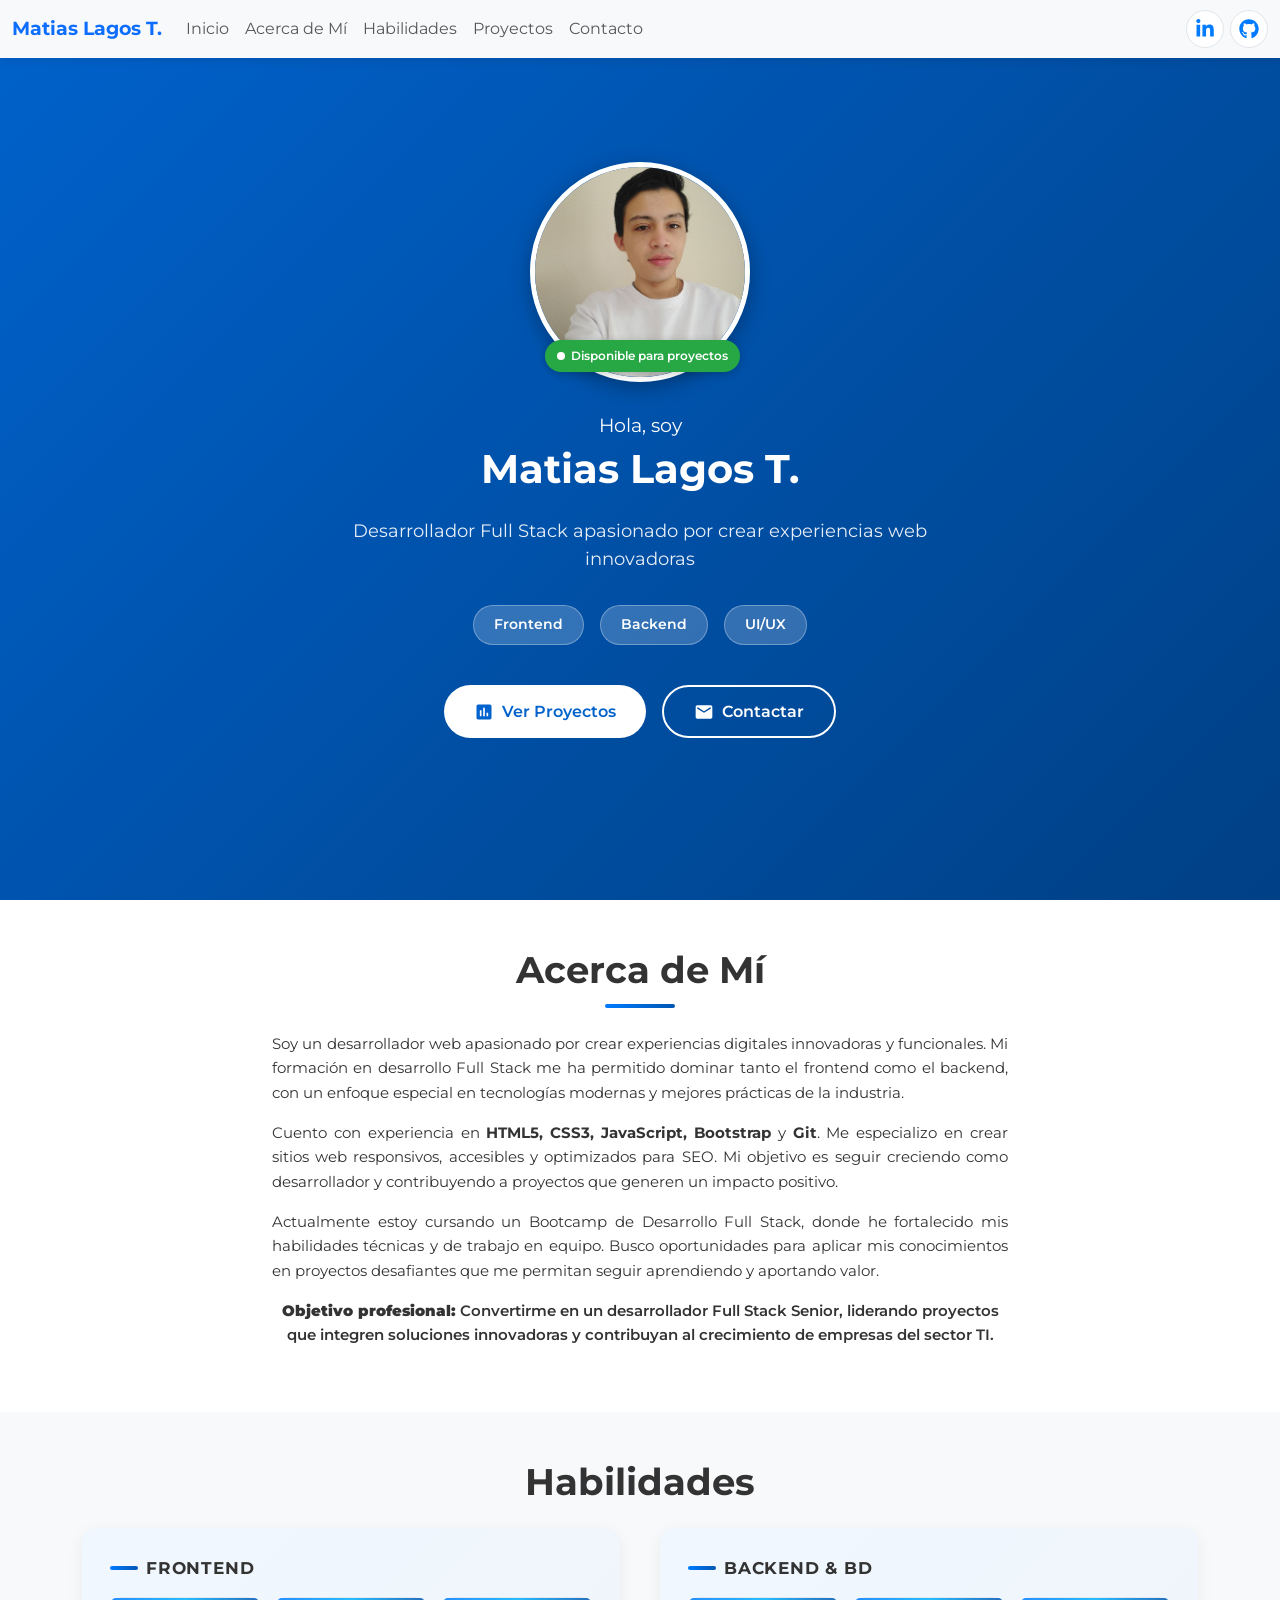
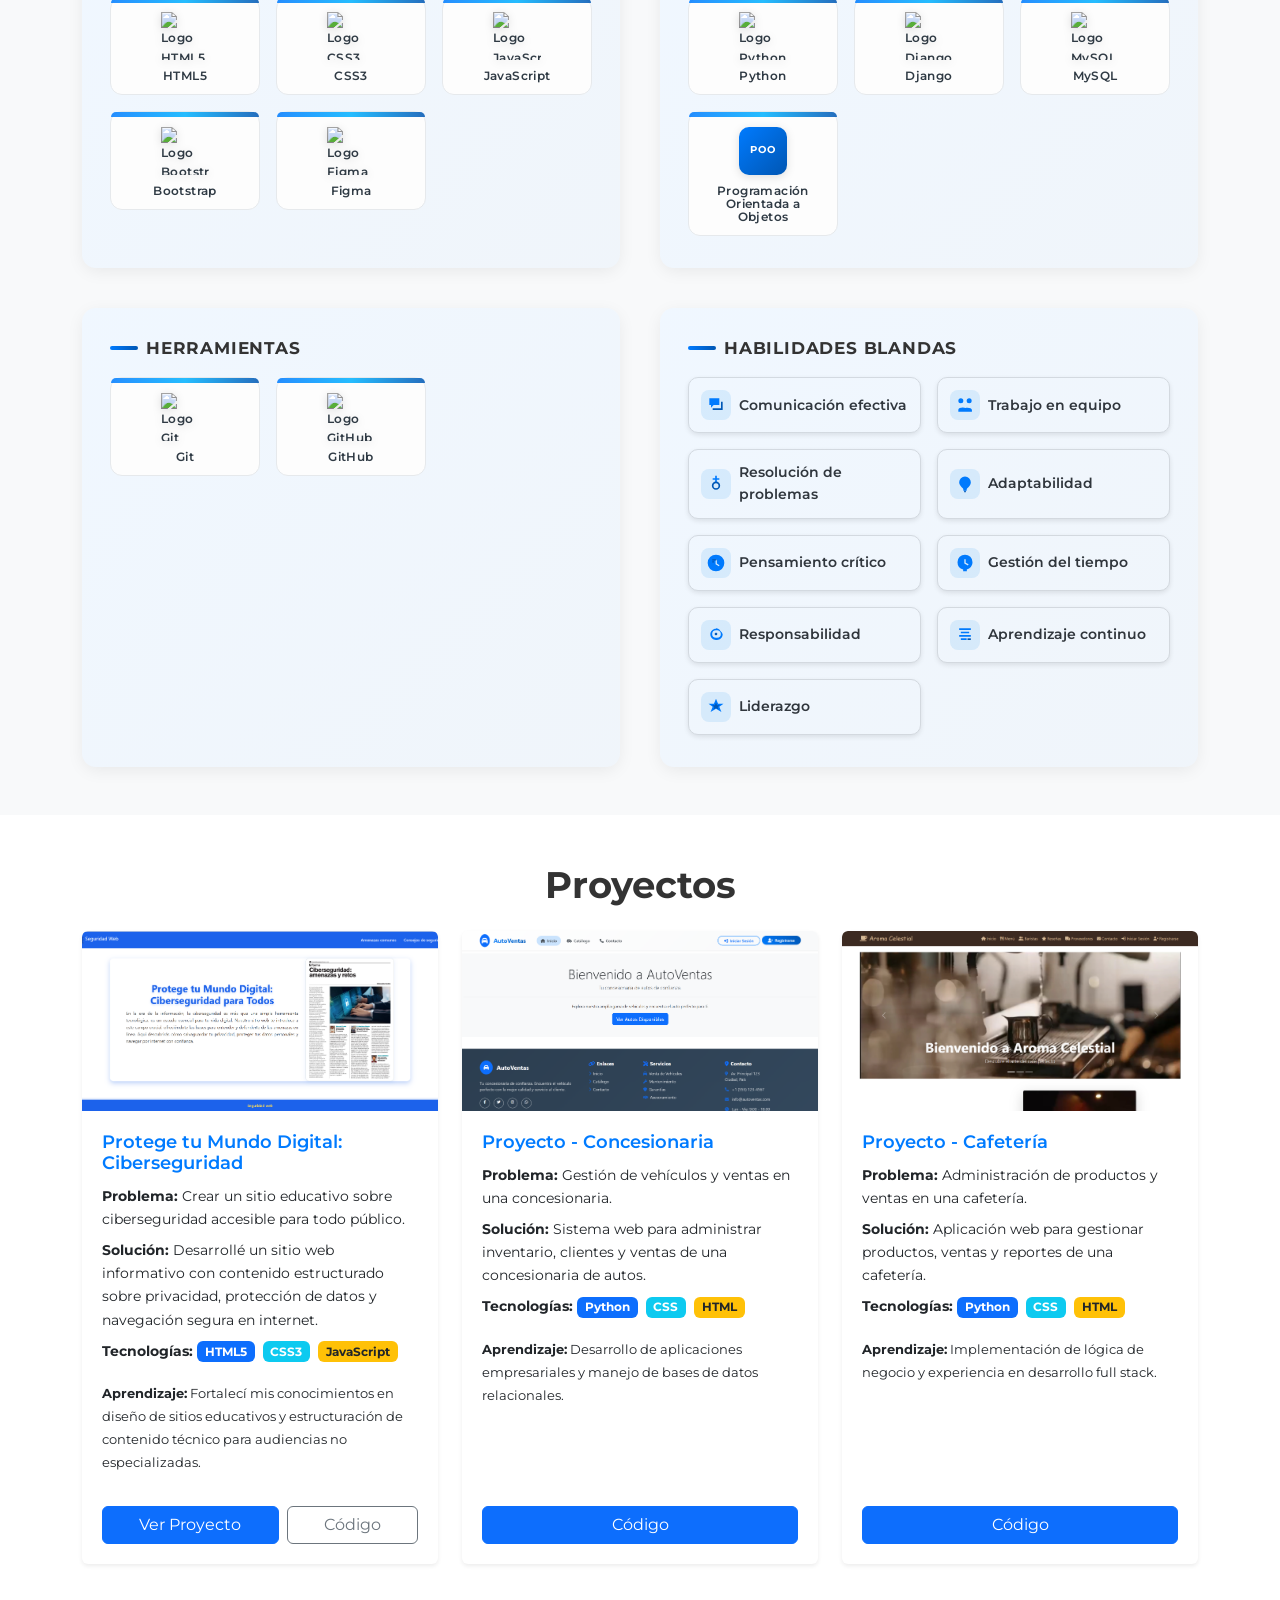
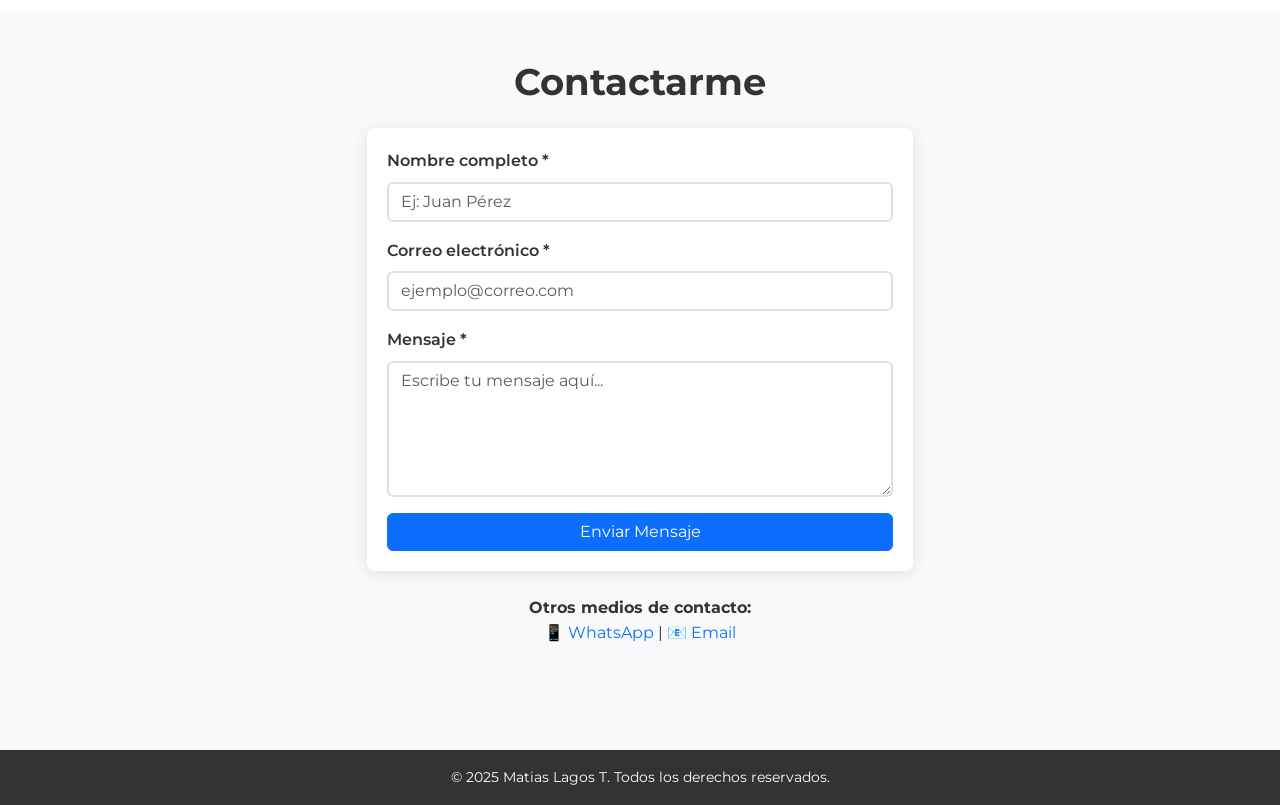
==== commit bdcf84c0: "Mejora de diseño en sección proyectos y compatibilidad para GitHub Pages" ====
--- a/index.html
+++ b/index.html
@@ -304,31 +304,52 @@
         <section id="projects" class="py-5 bg-white">
         <div class="container">
             <h2 class="text-center mb-4">Proyectos</h2>
-            <div class="row justify-content-center">
-                <div class="col-md-8 col-lg-6 mb-4">
-                    <!-- Tarjeta de proyecto: Ciberseguridad -->
-                    <div class="project-card card h-100">
-                        <img src="./images/Portada_ciberseguridad.png" alt="Captura del proyecto Protege tu Mundo Digital: Ciberseguridad" class="card-img-top" loading="lazy" width="800" height="200">
-                        <div class="card-body">
+            <div class="row row-cols-1 row-cols-md-2 row-cols-lg-3 g-4">
+                <!-- Tarjeta de proyecto: Ciberseguridad -->
+                <div class="col d-flex">
+                    <div class="project-card card h-100 w-100 shadow-sm border-0">
+                        <img src="./images/Portada_ciberseguridad.png" alt="Captura del proyecto Protege tu Mundo Digital: Ciberseguridad" class="card-img-top" loading="lazy" style="object-fit:cover; height:180px;">
+                        <div class="card-body d-flex flex-column">
                             <h5 class="card-title">Protege tu Mundo Digital: Ciberseguridad</h5>
                             <p class="card-text mb-2"><strong>Problema:</strong> Crear un sitio educativo sobre ciberseguridad accesible para todo público.</p>
                             <p class="card-text mb-2"><strong>Solución:</strong> Desarrollé un sitio web informativo con contenido estructurado sobre privacidad, protección de datos y navegación segura en internet.</p>
                             <p class="card-text mb-3"><strong>Tecnologías:</strong> <span class="badge bg-primary">HTML5</span> <span class="badge bg-info">CSS3</span> <span class="badge bg-warning text-dark">JavaScript</span></p>
-                            <p class="card-text"><small><strong>Aprendizaje:</strong> Fortalecí mis conocimientos en diseño de sitios educativos y estructuración de contenido técnico para audiencias no especializadas.</small></p>
-                            <!-- Botones para ver proyecto en vivo y código fuente -->
-                            <div class="d-flex gap-2">
-                                <a href="https://matiaslagost7.github.io/M2_Evaluacion_del_modulo/index.html" target="_blank" class="btn btn-primary flex-fill">
-                                    <svg viewBox="0 0 16 16" width="16" height="16" fill="currentColor" style="vertical-align: text-bottom;">
-                                        <path d="M0 8a8 8 0 1 1 16 0A8 8 0 0 1 0 8zm7.5-6.923c-.67.204-1.335.82-1.887 1.855A7.97 7.97 0 0 0 5.145 4H7.5V1.077zM4.09 4a9.267 9.267 0 0 1 .64-1.539 6.7 6.7 0 0 1 .597-.933A7.025 7.025 0 0 0 2.255 4H4.09zm-.582 3.5c.03-.877.138-1.718.312-2.5H1.674a6.958 6.958 0 0 0-.656 2.5h2.49zM4.847 5a12.5 12.5 0 0 0-.338 2.5H7.5V5H4.847zM8.5 5v2.5h2.99a12.495 12.495 0 0 0-.337-2.5H8.5zM4.51 8.5a12.5 12.5 0 0 0 .337 2.5H7.5V8.5H4.51zm3.99 0V11h2.653c.187-.765.306-1.608.338-2.5H8.5zM5.145 12c.138.386.295.744.468 1.068.552 1.035 1.218 1.65 1.887 1.855V12H5.145zm.182 2.472a6.696 6.696 0 0 1-.597-.933A9.268 9.268 0 0 1 4.09 12H2.255a7.024 7.024 0 0 0 3.072 2.472zM3.82 11a13.652 13.652 0 0 1-.312-2.5h-2.49c.062.89.291 1.733.656 2.5H3.82zm6.853 3.472A7.024 7.024 0 0 0 13.745 12H11.91a9.27 9.27 0 0 1-.64 1.539 6.688 6.688 0 0 1-.597.933zM8.5 12v2.923c.67-.204 1.335-.82 1.887-1.855.173-.324.33-.682.468-1.068H8.5zm3.68-1h2.146c.365-.767.594-1.61.656-2.5h-2.49a13.65 13.65 0 0 1-.312 2.5zm2.802-3.5a6.959 6.959 0 0 0-.656-2.5H12.18c.174.782.282 1.623.312 2.5h2.49zM11.27 2.461c.247.464.462.98.64 1.539h1.835a7.024 7.024 0 0 0-3.072-2.472c.218.284.418.598.597.933zM10.855 4a7.966 7.966 0 0 0-.468-1.068C9.835 1.897 9.17 1.282 8.5 1.077V4h2.355z"/>
-                                    </svg>
-                                    Ver Proyecto
-                                </a>
-                                <a href="https://github.com/Matiaslagost7/M2_Evaluacion_del_modulo" target="_blank" class="btn btn-outline-secondary flex-fill" aria-label="Ver código en GitHub">
-                                    <svg viewBox="0 0 16 16" width="16" height="16" fill="currentColor" style="vertical-align: text-bottom;">
-                                        <path d="M8 0C3.58 0 0 3.58 0 8c0 3.54 2.29 6.53 5.47 7.59.4.07.55-.17.55-.38 0-.19-.01-.82-.01-1.49-2.01.37-2.53-.49-2.69-.94-.09-.23-.48-.94-.82-1.13-.28-.15-.68-.52-.01-.53.63-.01 1.08.58 1.23.82.72 1.21 1.87.87 2.33.66.07-.52.28-.87.51-1.07-1.78-.2-3.64-.89-3.64-3.95 0-.87.31-1.59.82-2.15-.08-.2-.36-1.02.08-2.12 0 0 .67-.21 2.2.82.64-.18 1.32-.27 2-.27.68 0 1.36.09 2 .27 1.53-1.04 2.2-.82 2.2-.82.44 1.1.16 1.92.08 2.12.51.56.82 1.27.82 2.15 0 3.07-1.87 3.75-3.65 3.95.29.25.54.73.54 1.48 0 1.07-.01 1.93-.01 2.2 0 .21.15.46.55.38A8.013 8.013 0 0016 8c0-4.42-3.58-8-8-8z"/>
-                                    </svg>
-                                    Código
-                                </a>
+                            <p class="card-text flex-grow-1"><small><strong>Aprendizaje:</strong> Fortalecí mis conocimientos en diseño de sitios educativos y estructuración de contenido técnico para audiencias no especializadas.</small></p>
+                            <div class="d-flex gap-2 mt-3">
+                                <a href="https://matiaslagost7.github.io/M2_Evaluacion_del_modulo/index.html" target="_blank" class="btn btn-primary flex-fill">Ver Proyecto</a>
+                                <a href="https://github.com/Matiaslagost7/M2_Evaluacion_del_modulo" target="_blank" class="btn btn-outline-secondary flex-fill" aria-label="Ver código en GitHub">Código</a>
+                            </div>
+                        </div>
+                    </div>
+                </div>
+                <!-- Tarjeta de proyecto: Concesionaria -->
+                <div class="col d-flex">
+                    <div class="project-card card h-100 w-100 shadow-sm border-0">
+                        <img src="./images/concesionaria.png" alt="Captura del proyecto Modulo6.Concesionaria" class="card-img-top" loading="lazy" style="object-fit:cover; height:180px;">
+                        <div class="card-body d-flex flex-column">
+                            <h5 class="card-title">Proyecto - Concesionaria</h5>
+                            <p class="card-text mb-2"><strong>Problema:</strong> Gestión de vehículos y ventas en una concesionaria.</p>
+                            <p class="card-text mb-2"><strong>Solución:</strong> Sistema web para administrar inventario, clientes y ventas de una concesionaria de autos.</p>
+                            <p class="card-text mb-3"><strong>Tecnologías:</strong> <span class="badge bg-primary">Python</span> <span class="badge bg-info">CSS</span> <span class="badge bg-warning text-dark">HTML</span></p>
+                            <p class="card-text flex-grow-1"><small><strong>Aprendizaje:</strong> Desarrollo de aplicaciones empresariales y manejo de bases de datos relacionales.</small></p>
+                            <div class="d-flex gap-2 mt-3">
+                                <a href="https://github.com/Matiaslagost7/Modulo6.Concesionaria" target="_blank" class="btn btn-primary flex-fill">Código</a>
+                            </div>
+                        </div>
+                    </div>
+                </div>
+                <!-- Tarjeta de proyecto: Cafetería -->
+                <div class="col d-flex">
+                    <div class="project-card card h-100 w-100 shadow-sm border-0">
+                        <img src="./images/cafeteria.png" alt="Captura del proyecto Modulo-6.-Cafeteria" class="card-img-top" loading="lazy" style="object-fit:cover; height:180px;">
+                        <div class="card-body d-flex flex-column">
+                            <h5 class="card-title">Proyecto - Cafetería</h5>
+                            <p class="card-text mb-2"><strong>Problema:</strong> Administración de productos y ventas en una cafetería.</p>
+                            <p class="card-text mb-2"><strong>Solución:</strong> Aplicación web para gestionar productos, ventas y reportes de una cafetería.</p>
+                            <p class="card-text mb-3"><strong>Tecnologías:</strong> <span class="badge bg-primary">Python</span> <span class="badge bg-info">CSS</span> <span class="badge bg-warning text-dark">HTML</span></p>
+                            <p class="card-text flex-grow-1"><small><strong>Aprendizaje:</strong> Implementación de lógica de negocio y experiencia en desarrollo full stack.</small></p>
+                            <div class="d-flex gap-2 mt-3">
+                                <a href="https://github.com/Matiaslagost7/Modulo-6.-Cafeteria" target="_blank" class="btn btn-primary flex-fill">Código</a>
                             </div>
                         </div>
                     </div>
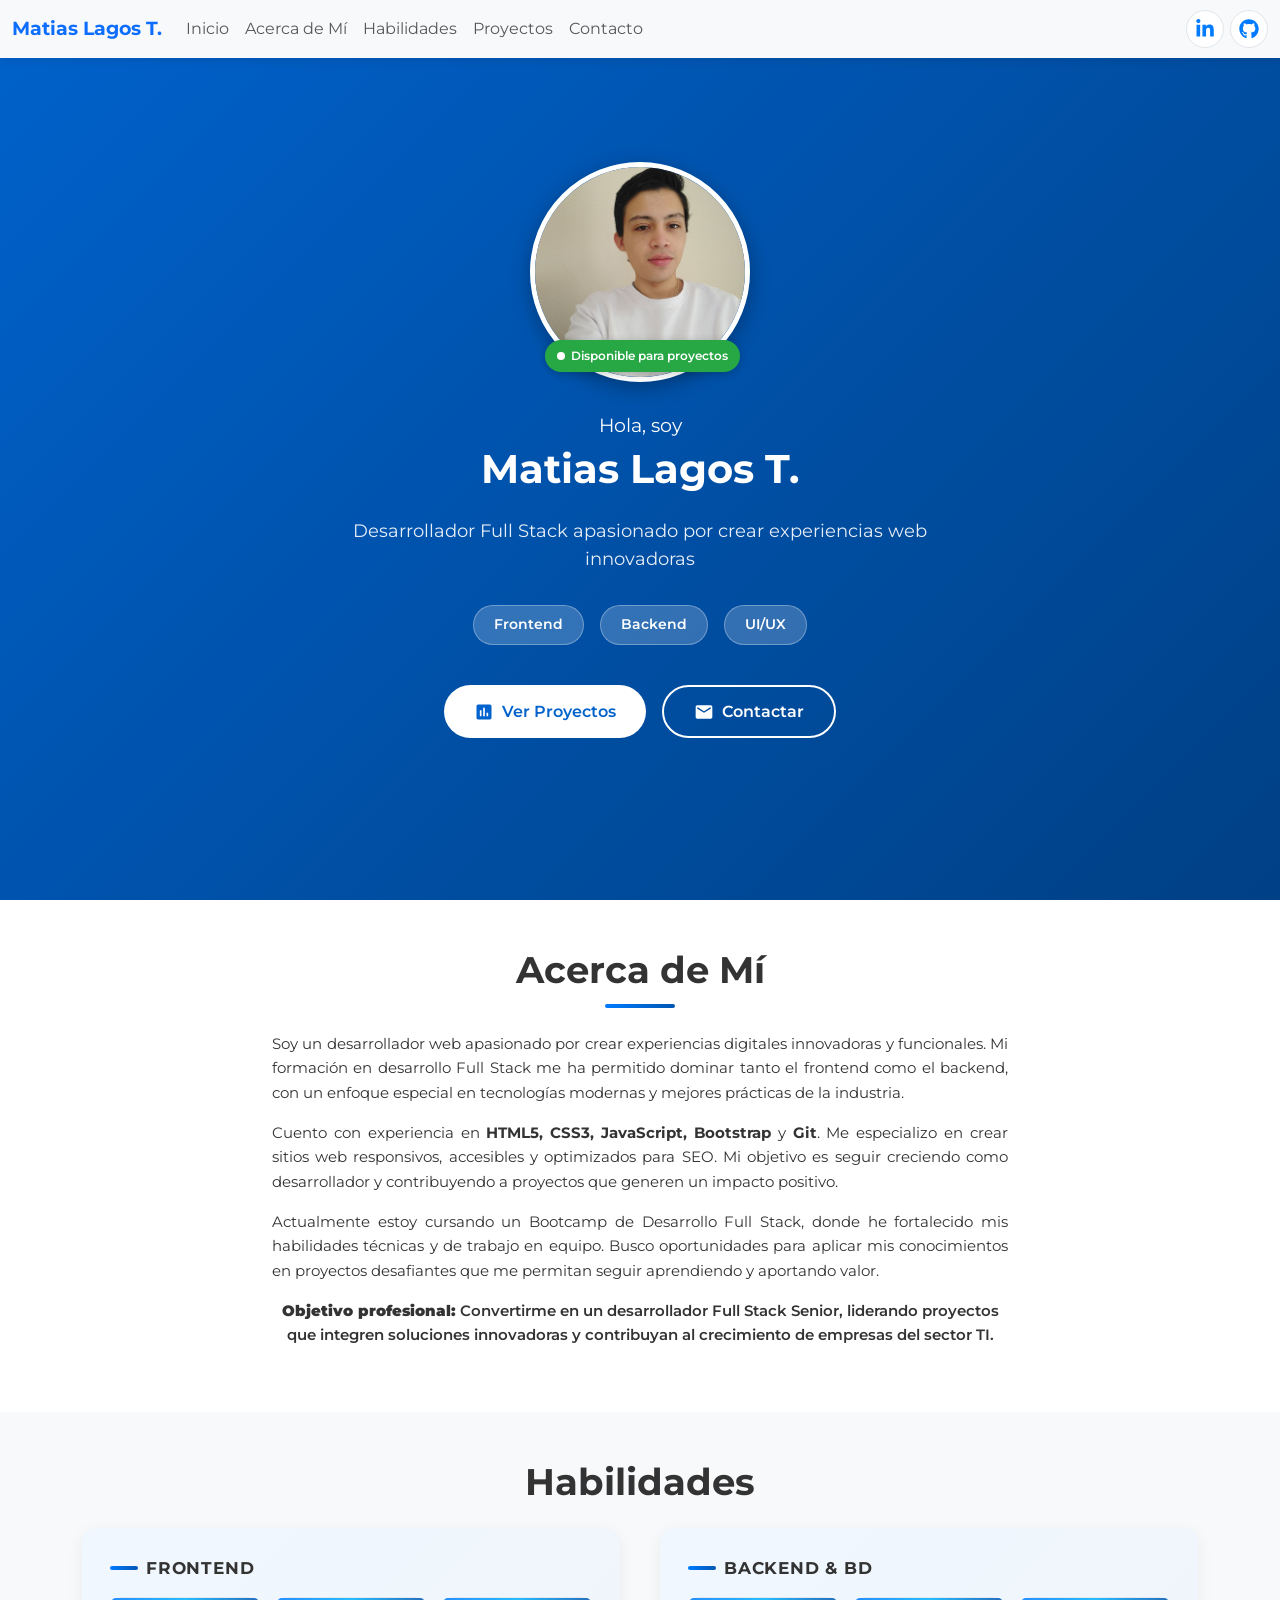
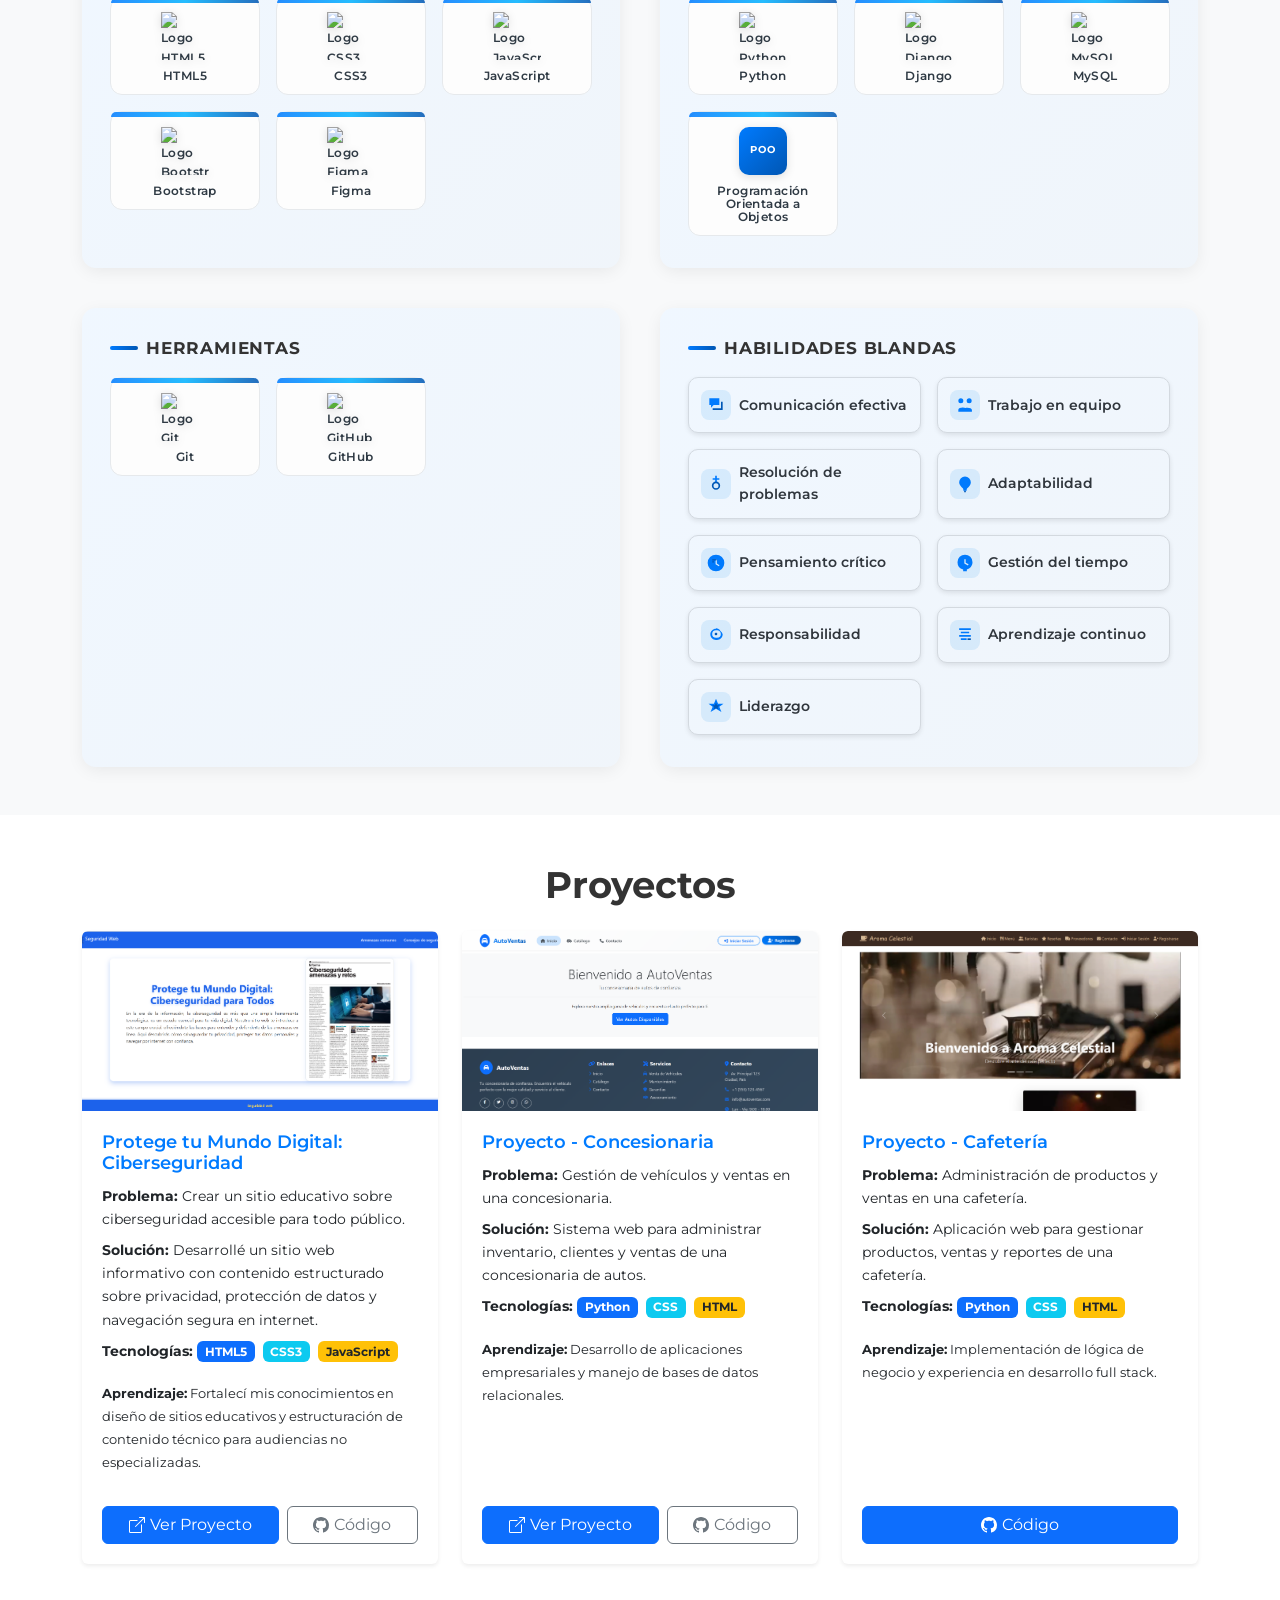
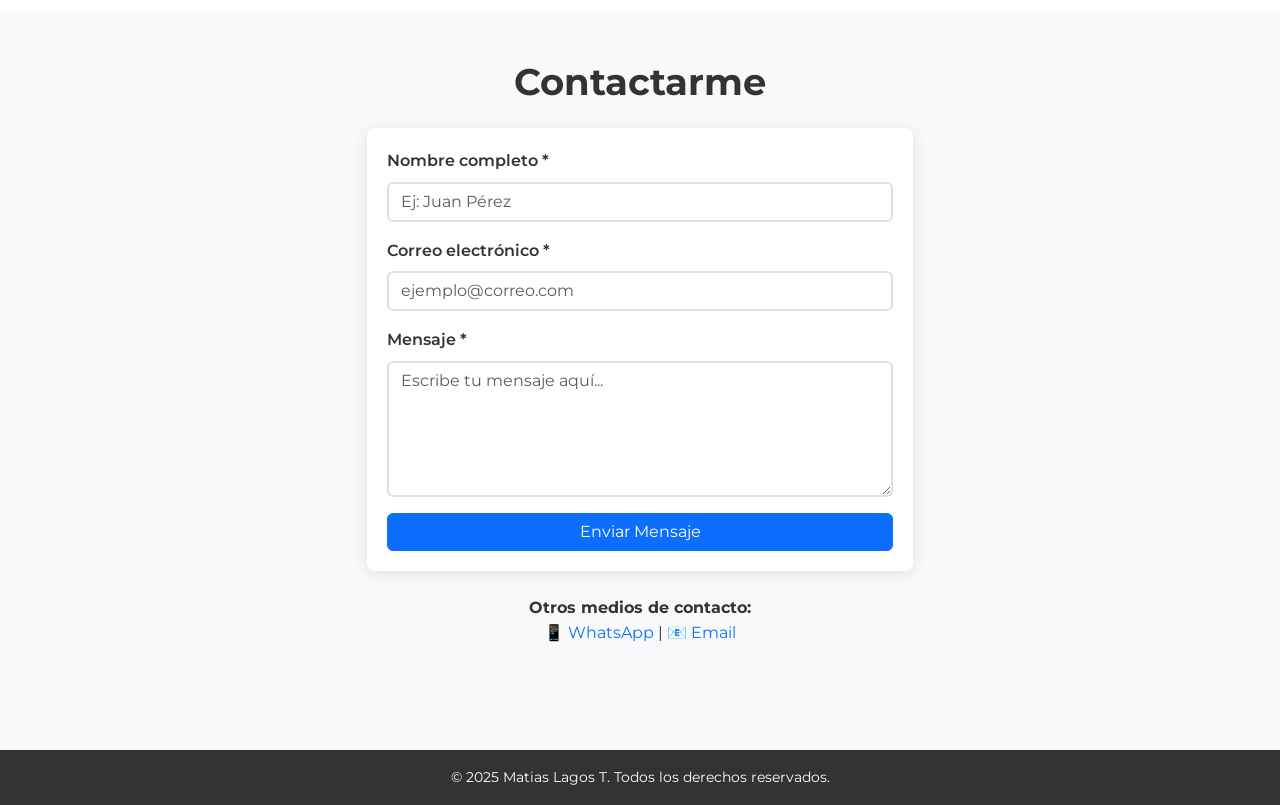
==== commit 0f9a42fb: "Agrega íconos a los botones de proyectos" ====
--- a/index.html
+++ b/index.html
@@ -316,8 +316,16 @@
                             <p class="card-text mb-3"><strong>Tecnologías:</strong> <span class="badge bg-primary">HTML5</span> <span class="badge bg-info">CSS3</span> <span class="badge bg-warning text-dark">JavaScript</span></p>
                             <p class="card-text flex-grow-1"><small><strong>Aprendizaje:</strong> Fortalecí mis conocimientos en diseño de sitios educativos y estructuración de contenido técnico para audiencias no especializadas.</small></p>
                             <div class="d-flex gap-2 mt-3">
-                                <a href="https://matiaslagost7.github.io/M2_Evaluacion_del_modulo/index.html" target="_blank" class="btn btn-primary flex-fill">Ver Proyecto</a>
-                                <a href="https://github.com/Matiaslagost7/M2_Evaluacion_del_modulo" target="_blank" class="btn btn-outline-secondary flex-fill" aria-label="Ver código en GitHub">Código</a>
+                                <a href="https://matiaslagost7.github.io/M2_Evaluacion_del_modulo/index.html" target="_blank" class="btn btn-primary flex-fill d-flex align-items-center justify-content-center">
+                                    <svg xmlns="http://www.w3.org/2000/svg" width="16" height="16" fill="currentColor" viewBox="0 0 16 16" style="margin-right: 5px;"><path fill-rule="evenodd" d="M8.636 3.5a.5.5 0 0 0-.5-.5H1.5A1.5 1.5 0 0 0 0 4.5v10A1.5 1.5 0 0 0 1.5 16h10a1.5 1.5 0 0 0 1.5-1.5V7.864a.5.5 0 0 0-1 0V14.5a.5.5 0 0 1-.5.5h-10a.5.5 0 0 1-.5-.5v-10a.5.5 0 0 1 .5-.5h6.636a.5.5 0 0 0 .5-.5z"/><path fill-rule="evenodd" d="M16 .5a.5.5 0 0 0-.5-.5h-5a.5.5 0 0 0 0 1h3.793L6.146 9.146a.5.5 0 1 0 .708.708L15 1.707V5.5a.5.5 0 0 0 1 0v-5z"/></svg>
+                                    Ver Proyecto
+                                </a>
+                                <a href="https://github.com/Matiaslagost7/M2_Evaluacion_del_modulo" target="_blank" class="btn btn-outline-secondary flex-fill d-flex align-items-center justify-content-center" aria-label="Ver código en GitHub">
+                                    <svg xmlns="http://www.w3.org/2000/svg" width="16" height="16" fill="currentColor" class="bi bi-github" viewBox="0 0 16 16" style="margin-right: 5px;">
+                                        <path d="M8 0C3.58 0 0 3.58 0 8c0 3.54 2.29 6.53 5.47 7.59.4.07.55-.17.55-.38 0-.19-.01-.82-.01-1.49-2.01.37-2.53-.49-2.69-.94-.09-.23-.48-.94-.82-1.13-.28-.15-.68-.52-.01-.53.63-.01 1.08.58 1.23.82.72 1.21 1.87.87 2.33.66.07-.52.28-.87.51-1.07-1.78-.2-3.64-.89-3.64-3.95 0-.87.31-1.59.82-2.15-.08-.2-.36-1.02.08-2.12 0 0 .67-.21 2.2.82.64-.18 1.32-.27 2-.27.68 0 1.36.09 2 .27 1.53-1.04 2.2-.82 2.2-.82.44 1.1.16 1.92.08 2.12.51.56.82 1.27.82 2.15 0 3.07-1.87 3.75-3.65 3.95.29.25.54.73.54 1.48 0 1.07-.01 1.93-.01 2.2 0 .21.15.46.55.38A8.012 8.012 0 0 0 16 8c0-4.42-3.58-8-8-8z"/>
+                                    </svg>
+                                    Código
+                                </a>
                             </div>
                         </div>
                     </div>
@@ -333,7 +341,16 @@
                             <p class="card-text mb-3"><strong>Tecnologías:</strong> <span class="badge bg-primary">Python</span> <span class="badge bg-info">CSS</span> <span class="badge bg-warning text-dark">HTML</span></p>
                             <p class="card-text flex-grow-1"><small><strong>Aprendizaje:</strong> Desarrollo de aplicaciones empresariales y manejo de bases de datos relacionales.</small></p>
                             <div class="d-flex gap-2 mt-3">
-                                <a href="https://github.com/Matiaslagost7/Modulo6.Concesionaria" target="_blank" class="btn btn-primary flex-fill">Código</a>
+                                <a href="https://modulo6-concesionaria.onrender.com/" target="_blank" class="btn btn-primary flex-fill d-flex align-items-center justify-content-center">
+                                    <svg xmlns="http://www.w3.org/2000/svg" width="16" height="16" fill="currentColor" viewBox="0 0 16 16" style="margin-right: 5px;"><path fill-rule="evenodd" d="M8.636 3.5a.5.5 0 0 0-.5-.5H1.5A1.5 1.5 0 0 0 0 4.5v10A1.5 1.5 0 0 0 1.5 16h10a1.5 1.5 0 0 0 1.5-1.5V7.864a.5.5 0 0 0-1 0V14.5a.5.5 0 0 1-.5.5h-10a.5.5 0 0 1-.5-.5v-10a.5.5 0 0 1 .5-.5h6.636a.5.5 0 0 0 .5-.5z"/><path fill-rule="evenodd" d="M16 .5a.5.5 0 0 0-.5-.5h-5a.5.5 0 0 0 0 1h3.793L6.146 9.146a.5.5 0 1 0 .708.708L15 1.707V5.5a.5.5 0 0 0 1 0v-5z"/></svg>
+                                    Ver Proyecto
+                                </a>
+                                <a href="https://github.com/Matiaslagost7/Modulo6.Concesionaria" target="_blank" class="btn btn-outline-secondary flex-fill d-flex align-items-center justify-content-center">
+                                    <svg xmlns="http://www.w3.org/2000/svg" width="16" height="16" fill="currentColor" class="bi bi-github" viewBox="0 0 16 16" style="margin-right: 5px;">
+                                        <path d="M8 0C3.58 0 0 3.58 0 8c0 3.54 2.29 6.53 5.47 7.59.4.07.55-.17.55-.38 0-.19-.01-.82-.01-1.49-2.01.37-2.53-.49-2.69-.94-.09-.23-.48-.94-.82-1.13-.28-.15-.68-.52-.01-.53.63-.01 1.08.58 1.23.82.72 1.21 1.87.87 2.33.66.07-.52.28-.87.51-1.07-1.78-.2-3.64-.89-3.64-3.95 0-.87.31-1.59.82-2.15-.08-.2-.36-1.02.08-2.12 0 0 .67-.21 2.2.82.64-.18 1.32-.27 2-.27.68 0 1.36.09 2 .27 1.53-1.04 2.2-.82 2.2-.82.44 1.1.16 1.92.08 2.12.51.56.82 1.27.82 2.15 0 3.07-1.87 3.75-3.65 3.95.29.25.54.73.54 1.48 0 1.07-.01 1.93-.01 2.2 0 .21.15.46.55.38A8.012 8.012 0 0 0 16 8c0-4.42-3.58-8-8-8z"/>
+                                    </svg>
+                                    Código
+                                </a>
                             </div>
                         </div>
                     </div>
@@ -349,7 +366,12 @@
                             <p class="card-text mb-3"><strong>Tecnologías:</strong> <span class="badge bg-primary">Python</span> <span class="badge bg-info">CSS</span> <span class="badge bg-warning text-dark">HTML</span></p>
                             <p class="card-text flex-grow-1"><small><strong>Aprendizaje:</strong> Implementación de lógica de negocio y experiencia en desarrollo full stack.</small></p>
                             <div class="d-flex gap-2 mt-3">
-                                <a href="https://github.com/Matiaslagost7/Modulo-6.-Cafeteria" target="_blank" class="btn btn-primary flex-fill">Código</a>
+                                <a href="https://github.com/Matiaslagost7/Modulo-6.-Cafeteria" target="_blank" class="btn btn-primary flex-fill d-flex align-items-center justify-content-center">
+                                    <svg xmlns="http://www.w3.org/2000/svg" width="16" height="16" fill="currentColor" class="bi bi-github" viewBox="0 0 16 16" style="margin-right: 5px;">
+                                        <path d="M8 0C3.58 0 0 3.58 0 8c0 3.54 2.29 6.53 5.47 7.59.4.07.55-.17.55-.38 0-.19-.01-.82-.01-1.49-2.01.37-2.53-.49-2.69-.94-.09-.23-.48-.94-.82-1.13-.28-.15-.68-.52-.01-.53.63-.01 1.08.58 1.23.82.72 1.21 1.87.87 2.33.66.07-.52.28-.87.51-1.07-1.78-.2-3.64-.89-3.64-3.95 0-.87.31-1.59.82-2.15-.08-.2-.36-1.02.08-2.12 0 0 .67-.21 2.2.82.64-.18 1.32-.27 2-.27.68 0 1.36.09 2 .27 1.53-1.04 2.2-.82 2.2-.82.44 1.1.16 1.92.08 2.12.51.56.82 1.27.82 2.15 0 3.07-1.87 3.75-3.65 3.95.29.25.54.73.54 1.48 0 1.07-.01 1.93-.01 2.2 0 .21.15.46.55.38A8.012 8.012 0 0 0 16 8c0-4.42-3.58-8-8-8z"/>
+                                    </svg>
+                                    Código
+                                </a>
                             </div>
                         </div>
                     </div>
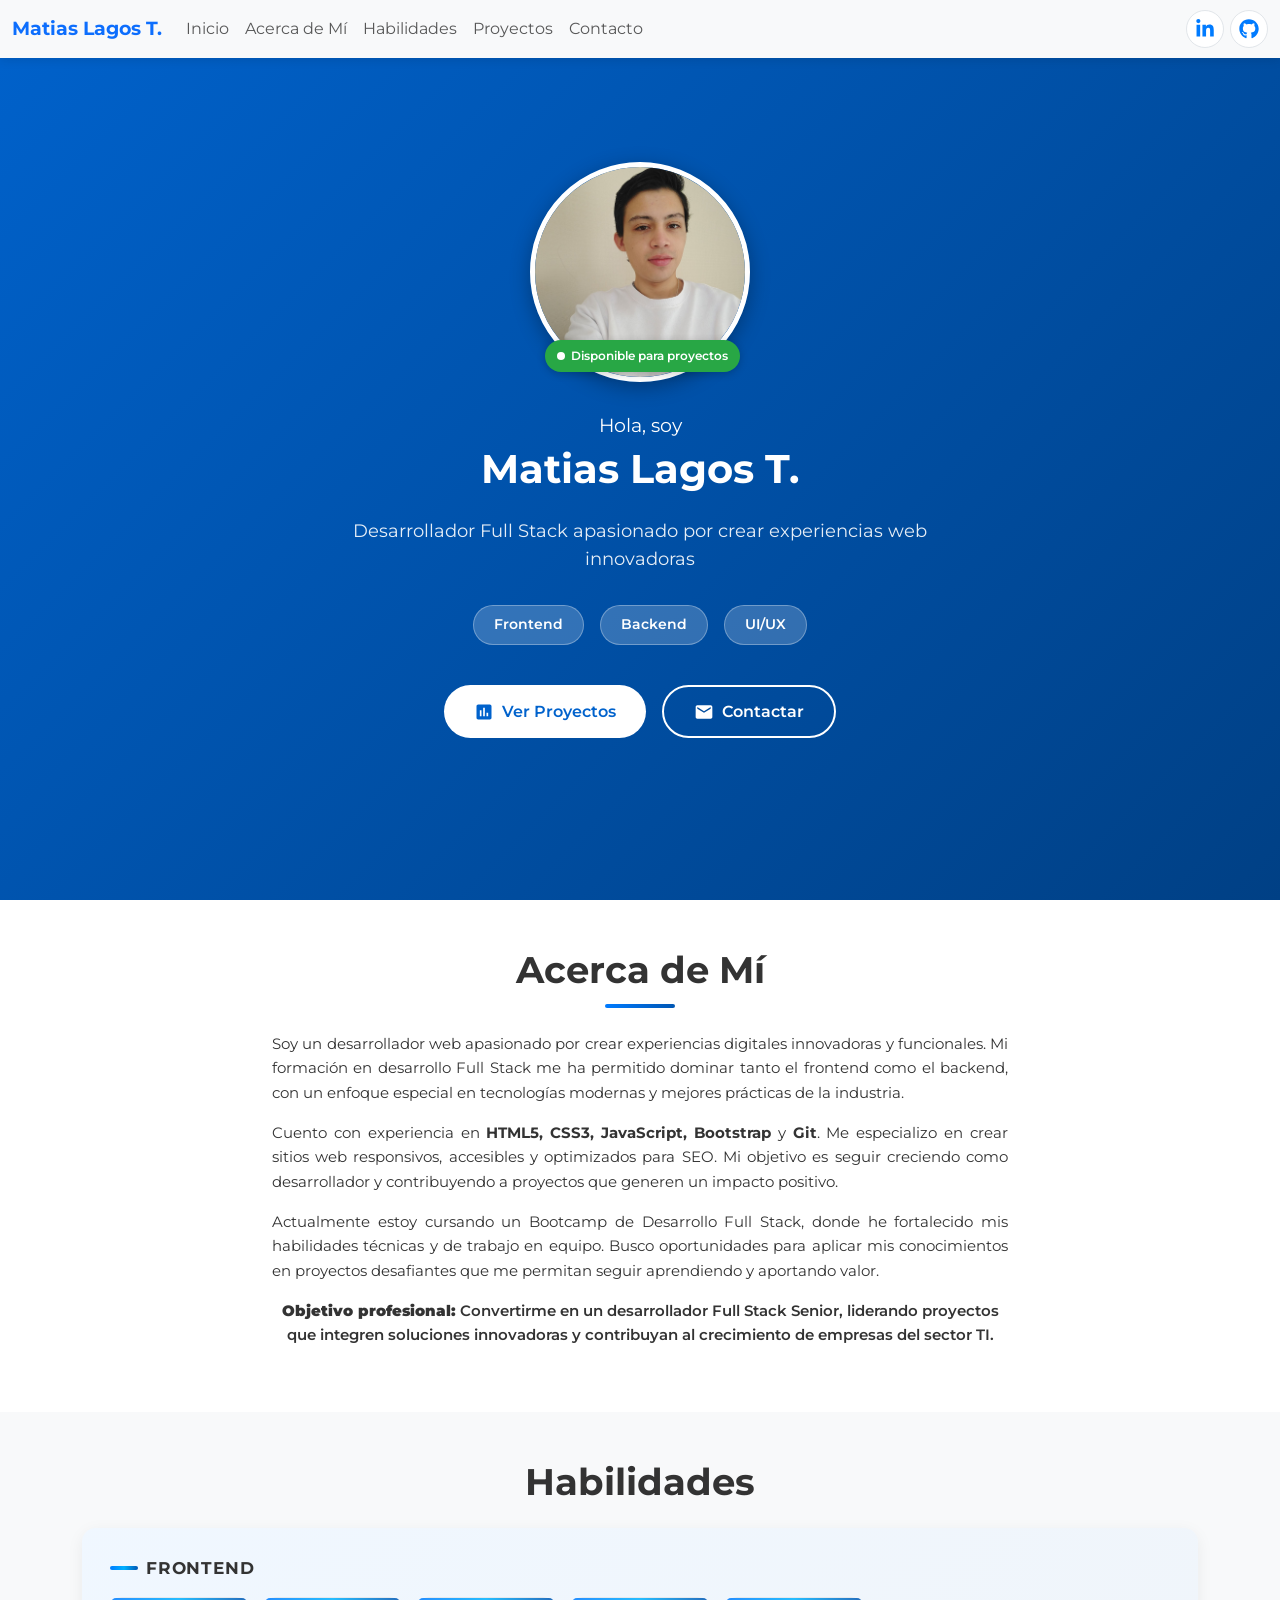
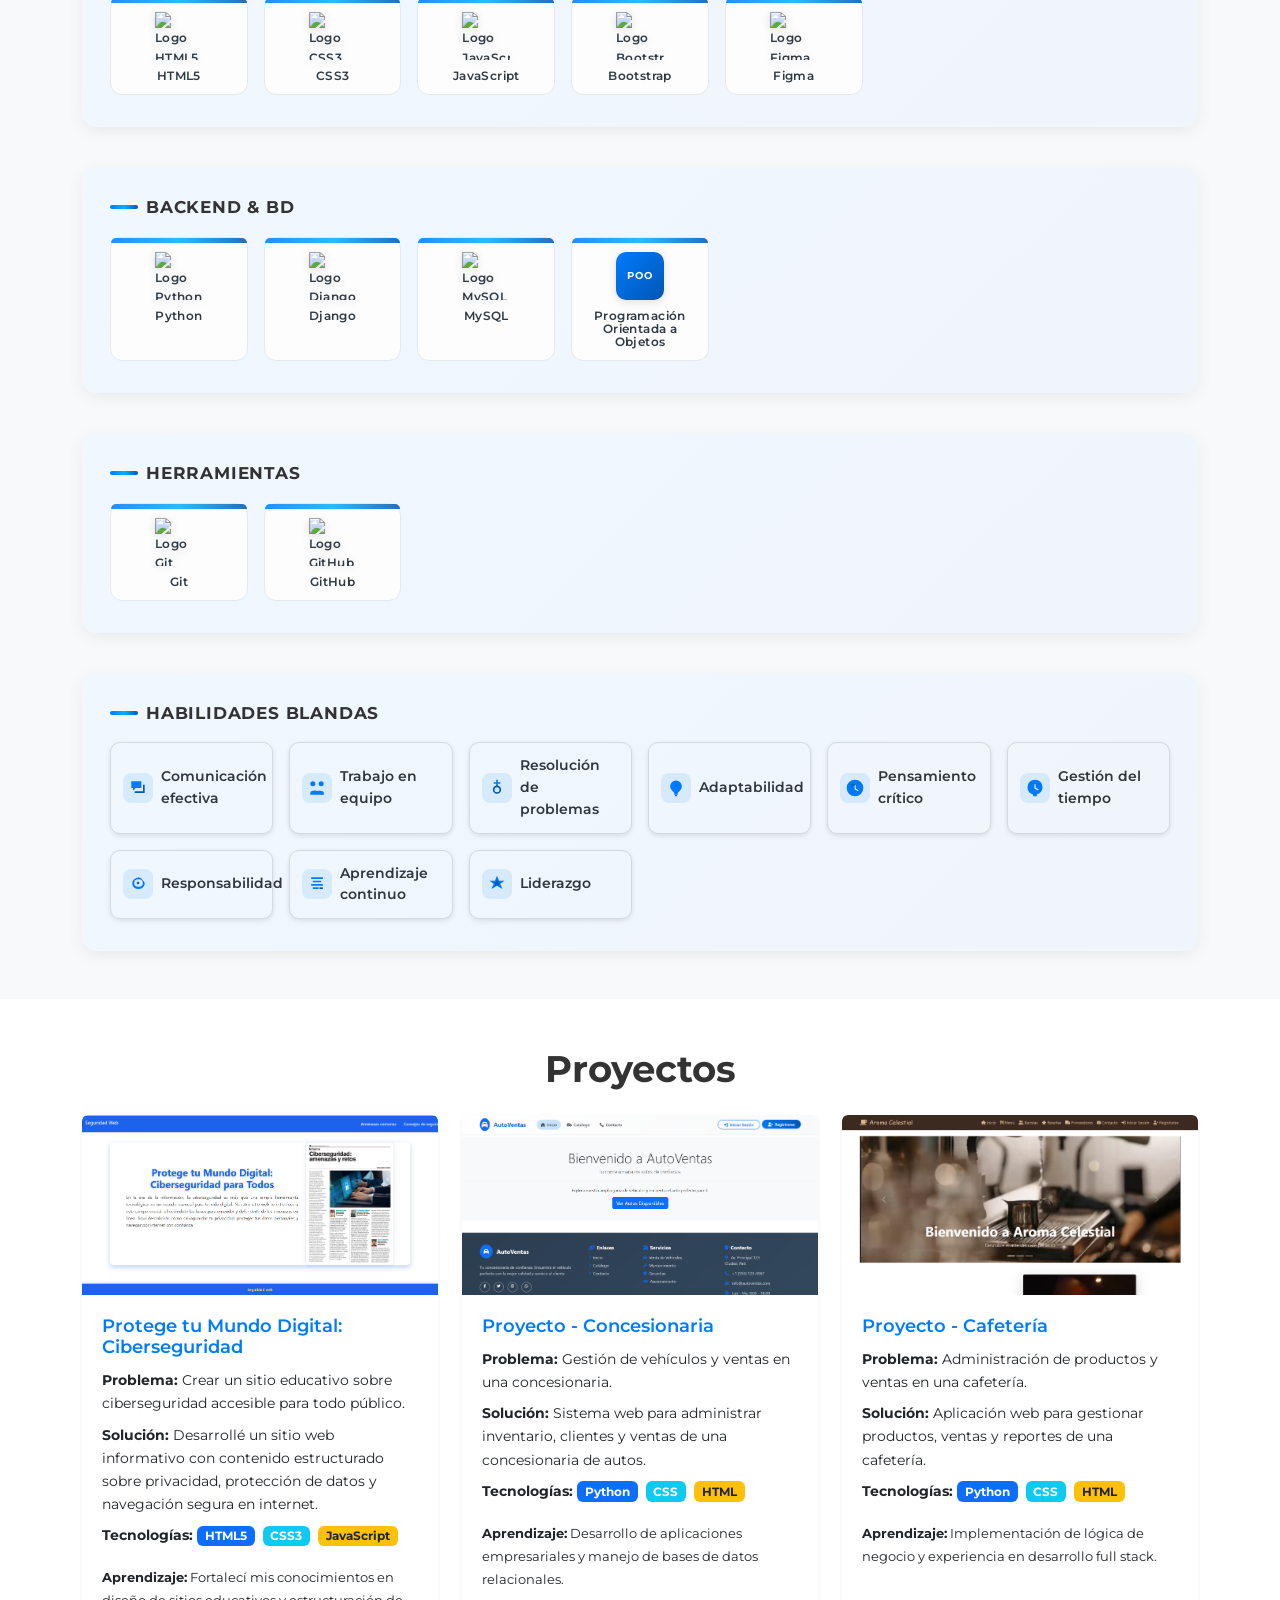
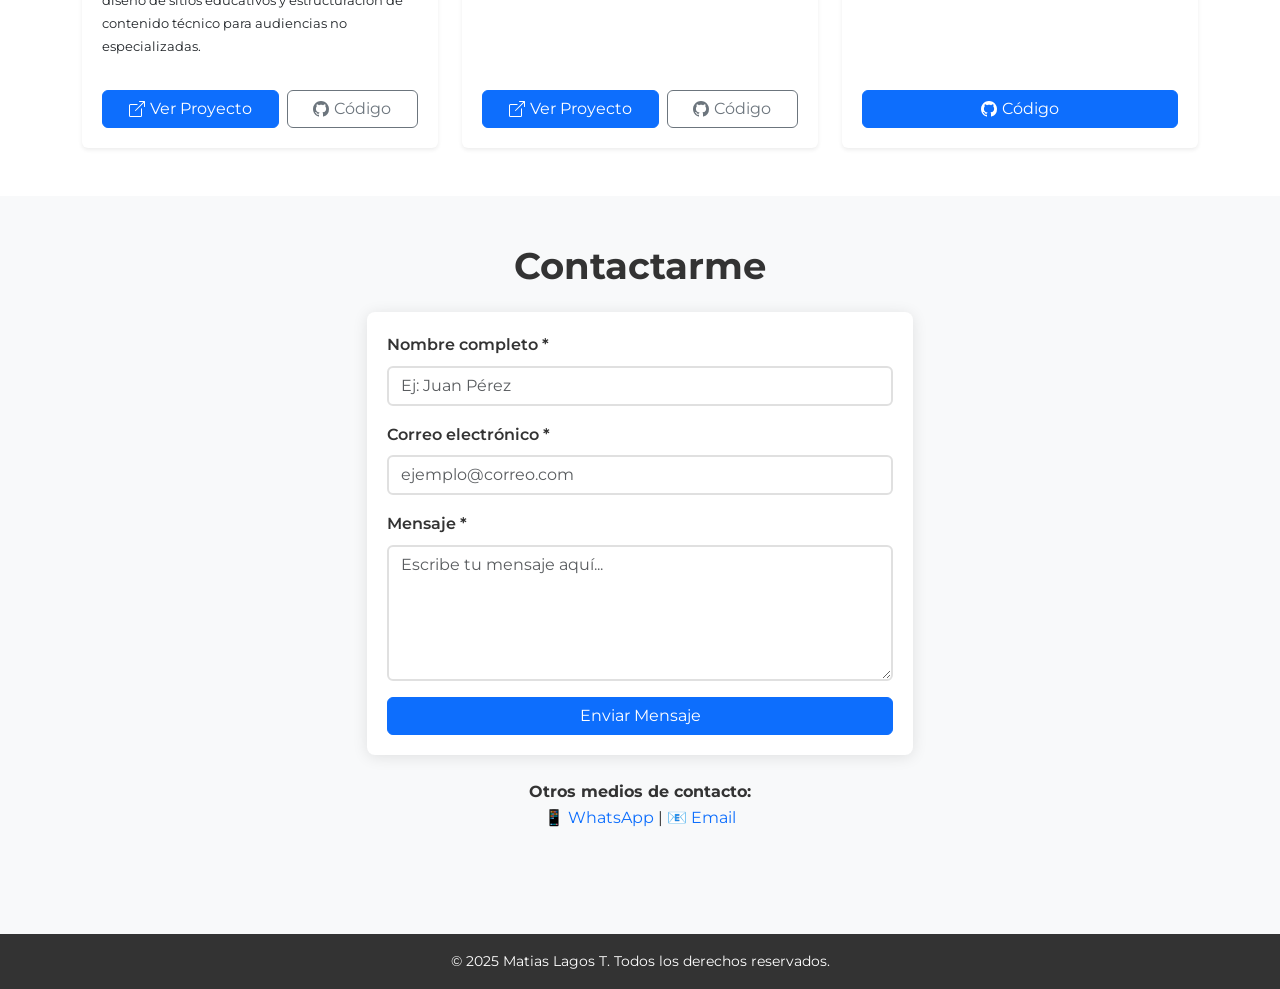
==== commit 63f65f86: "Refactor: Modularize CSS and JavaScript" ====
--- a/index.html
+++ b/index.html
@@ -18,45 +18,58 @@
     <link href="https://fonts.googleapis.com/css2?family=Montserrat:wght@400;600;700&display=swap" rel="stylesheet">
     
     <!-- Estilos CSS personalizados -->
-    <link rel="stylesheet" href="style.css">
+    <link rel="stylesheet" href="styles/base.css">
+    <link rel="stylesheet" href="styles/header.css">
+    <link rel="stylesheet" href="styles/hero.css">
+    <link rel="stylesheet" href="styles/about.css">
+    <link rel="stylesheet" href="styles/skills.css">
+    <link rel="stylesheet" href="styles/projects.css">
+    <link rel="stylesheet" href="styles/contact.css">
+    <link rel="stylesheet" href="styles/footer.css">
+    <link rel="stylesheet" href="styles/responsive.css">
     
-    <!-- Script JavaScript con defer para cargar después del HTML -->
-    <script src="script.js" defer></script>
+    <!-- Script JavaScript modularizado -->
+    <script src="js/main.js" type="module"></script>
 </head>
 <body>
-    <!-- ========== NAVBAR ==========
-         Barra de navegación fija en la parte superior con:
-         - Logo/nombre en la izquierda
-         - Menú de navegación con enlaces a las secciones
-         - Enlaces sociales (LinkedIn y GitHub) con iconos SVG
-         - Diseño responsivo con botón hamburguesa en móviles
+    <!-- ========== HEADER ==========
+         El header contiene la navegación principal del sitio.
     -->
-    <nav class="navbar navbar-expand-lg navbar-light bg-light fixed-top">
-        <div class="container-fluid">
-            <a class="navbar-brand fw-bold text-primary" href="#hero">Matias Lagos T.</a>
-            <button class="navbar-toggler" type="button" data-bs-toggle="collapse" data-bs-target="#navbarNav" aria-controls="navbarNav" aria-expanded="false" aria-label="Toggle navigation">
-                <span class="navbar-toggler-icon"></span>
-            </button>
-            <div class="collapse navbar-collapse" id="navbarNav">
-                <ul class="navbar-nav me-auto">
-                    <li class="nav-item"><a class="nav-link" href="#hero">Inicio</a></li>
-                    <li class="nav-item"><a class="nav-link" href="#about">Acerca de Mí</a></li>
-                    <li class="nav-item"><a class="nav-link" href="#skills">Habilidades</a></li>
-                    <li class="nav-item"><a class="nav-link" href="#projects">Proyectos</a></li>
-                    <li class="nav-item"><a class="nav-link" href="#contact">Contacto</a></li>
-                </ul>
-                <!-- Enlaces a redes sociales con iconos SVG -->
-                <div class="d-flex align-items-center social-nav">
-                    <a href="https://www.linkedin.com/in/matias-lagos-toledo" class="social-link" aria-label="LinkedIn" title="LinkedIn" target="_blank" rel="noopener noreferrer">
-                        <svg role="img" viewBox="0 0 448 512" class="social-svg"><path d="M100.28 448H7.4V148.9h92.88zm-46.44-340a53.79 53.79 0 1153.79-53.8 53.8 53.8 0 01-53.79 53.8zM447.9 448h-92.68V302.4c0-34.7-.7-79.2-48.29-79.2-48.3 0-55.7 37.7-55.7 76.6V448h-92.78V148.9h89.08v40.8h1.3c12.4-23.5 42.68-48.3 87.88-48.3 94 0 111.28 61.9 111.28 142.3V448z"/></svg>
-                    </a>
-                    <a href="https://github.com/Matiaslagost7" class="social-link" aria-label="GitHub" title="GitHub" target="_blank" rel="noopener noreferrer">
-                        <svg role="img" viewBox="0 0 496 512" class="social-svg"><path d="M165.9 397.4c0 2-2.3 3.6-5.2 3.6-3.3.3-5.6-1.3-5.6-3.6 0-2 2.3-3.6 5.2-3.6 3-.3 5.6 1.3 5.6 3.6zm-31.1-4.5c-.7 2 1.3 4.3 4.3 4.9 2.6 1 5.6 0 6.2-2 0-2-1.3-4.3-4.3-5.2-2.6-.7-5.5.3-6.2 2.3zm44.2-1.7c-2.9.7-4.9 2.6-4.6 4.9.3 2 2.6 3.3 5.5 2.6 2.9-.7 4.9-2.6 4.6-4.6-.3-1.9-2.6-3.2-5.5-2.9zM244.8 8C106.1 8 0 113.3 0 252c0 110.9 69.8 205.8 169.5 239.2 12.8 2.3 17.3-5.6 17.3-12.1 0-6.2-.3-40.4-.3-61.4 0 0-70 15-84.7-29.8 0 0-11.4-29.1-27.8-36.6 0 0-22.9-15.7 1.6-15.4 0 0 24.9 2 38.6 25.9 21.9 38.6 58.6 27.5 72.9 20.9 2.3-16 8.9-27.1 16.2-33.7-55.9-6.2-112.3-14.3-112.3-110.5 0-27.5 7.6-41.3 23.6-58.9-2.6-6.6-11.1-33.3 2.6-67.9 20.9-6.6 69 27 69 27 20-5.6 41.5-8.6 62.8-8.6s42.8 3 62.8 8.6c0 0 48.1-33.6 69-27 13.7 34.7 5.2 61.3 2.6 67.9 16 17.7 25.9 31.5 25.9 58.9 0 96.5-58.9 104.2-114.8 110.5 9.2 7.9 17 22.9 17 46.3 0 33.7-.3 75.4-.3 83.6 0 6.6 4.6 14.4 17.3 12.1C426.2 457.8 496 362.9 496 252 496 113.3 383.5 8 244.8 8z"/></svg>
-                    </a>
-                </div>
-            </div>
-        </div>
-    </nav>
+    <header>
+        <!-- ========== NAVBAR ==========
+             Barra de navegación fija en la parte superior con:
+             - Logo/nombre en la izquierda
+             - Menú de navegación con enlaces a las secciones
+             - Enlaces sociales (LinkedIn y GitHub) con iconos SVG
+             - Diseño responsivo con botón hamburguesa en móviles
+        -->
+        <nav class="navbar navbar-expand-lg navbar-light bg-light fixed-top">
+            <div class="container-fluid">
+                <a class="navbar-brand fw-bold text-primary" href="#hero">Matias Lagos T.</a>
+                <button class="navbar-toggler" type="button" data-bs-toggle="collapse" data-bs-target="#navbarNav" aria-controls="navbarNav" aria-expanded="false" aria-label="Toggle navigation">
+                    <span class="navbar-toggler-icon"></span>
+                </button>
+                <div class="collapse navbar-collapse" id="navbarNav">
+                    <ul class="navbar-nav me-auto">
+                        <li class="nav-item"><a class="nav-link" href="#hero">Inicio</a></li>
+                        <li class="nav-item"><a class="nav-link" href="#about">Acerca de Mí</a></li>
+                        <li class="nav-item"><a class="nav-link" href="#skills">Habilidades</a></li>
+                        <li class="nav-item"><a class="nav-link" href="#projects">Proyectos</a></li>
+                        <li class="nav-item"><a class="nav-link" href="#contact">Contacto</a></li>
+                    </ul>
+                    <!-- Enlaces a redes sociales con iconos SVG -->
+                    <div class="d-flex align-items-center social-nav">
+                        <a href="https://www.linkedin.com/in/matias-lagos-toledo" class="social-link" aria-label="LinkedIn" title="LinkedIn" target="_blank" rel="noopener noreferrer">
+                            <svg role="img" viewBox="0 0 448 512" class="social-svg"><path d="M100.28 448H7.4V148.9h92.88zm-46.44-340a53.79 53.79 0 1153.79-53.8 53.8 53.8 0 01-53.79 53.8zM447.9 448h-92.68V302.4c0-34.7-.7-79.2-48.29-79.2-48.3 0-55.7 37.7-55.7 76.6V448h-92.78V148.9h89.08v40.8h1.3c12.4-23.5 42.68-48.3 87.88-48.3 94 0 111.28 61.9 111.28 142.3V448z"/></svg>
+                        </a>
+                        <a href="https://github.com/Matiaslagost7" class="social-link" aria-label="GitHub" title="GitHub" target="_blank" rel="noopener noreferrer">
+                            <svg role="img" viewBox="0 0 496 512" class="social-svg"><path d="M165.9 397.4c0 2-2.3 3.6-5.2 3.6-3.3.3-5.6-1.3-5.6-3.6 0-2 2.3-3.6 5.2-3.6 3-.3 5.6 1.3 5.6 3.6zm-31.1-4.5c-.7 2 1.3 4.3 4.3 4.9 2.6 1 5.6 0 6.2-2 0-2-1.3-4.3-4.3-5.2-2.6-.7-5.5.3-6.2 2.3zm44.2-1.7c-2.9.7-4.9 2.6-4.6 4.9.3 2 2.6 3.3 5.5 2.6 2.9-.7 4.9-2.6 4.6-4.6-.3-1.9-2.6-3.2-5.5-2.9zM244.8 8C106.1 8 0 113.3 0 252c0 110.9 69.8 205.8 169.5 239.2 12.8 2.3 17.3-5.6 17.3-12.1 0-6.2-.3-40.4-.3-61.4 0 0-70 15-84.7-29.8 0 0-11.4-29.1-27.8-36.6 0 0-22.9-15.7 1.6-15.4 0 0 24.9 2 38.6 25.9 21.9 38.6 58.6 27.5 72.9 20.9 2.3-16 8.9-27.1 16.2-33.7-55.9-6.2-112.3-14.3-112.3-110.5 0-27.5 7.6-41.3 23.6-58.9-2.6-6.6-11.1-33.3 2.6-67.9 20.9-6.6 69 27 69 27 20-5.6 41.5-8.6 62.8-8.6s42.8 3 62.8 8.6c0 0 48.1-33.6 69-27 13.7 34.7 5.2 61.3 2.6 67.9 16 17.7 25.9 31.5 25.9 58.9 0 96.5-58.9 104.2-114.8 110.5 9.2 7.9 17 22.9 17 46.3 0 33.7-.3 75.4-.3 83.6 0 6.6 4.6 14.4 17.3 12.1C426.2 457.8 496 362.9 496 252 496 113.3 383.5 8 244.8 8z"/></svg>
+                        </a>
+                    </div>
+                </div>
+            </div>
+        </nav>
+    </header>
 
     <main id="main-content">
         <!-- ========== HERO SECTION ==========
@@ -418,8 +431,8 @@
                     <!-- Enlaces alternativos de contacto -->
                     <p class="mt-4 text-center">
                         <strong>Otros medios de contacto:</strong><br>
-                        <a href="https://wa.me/56912345678" target="_blank" rel="noopener noreferrer" class="text-decoration-none">📱 WhatsApp</a> | 
-                        <a href="mailto:matias.lagos@example.com" class="text-decoration-none">📧 Email</a>
+                        <a href="https://wa.me/56978757360" target="_blank" rel="noopener noreferrer" class="text-decoration-none">📱 WhatsApp</a> | 
+                        <a href="mailto:matiaslagost7@gmail.com" class="text-decoration-none">📧 Email</a>
                     </p>
                 </div>
             </div>
--- a/styles/base.css
+++ b/styles/base.css
@@ -0,0 +1,31 @@
+/* ========================================
+   ESTILOS BASE - ENFOQUE MOBILE FIRST
+   ========================================
+   Reset de estilos y configuración global
+   ======================================== */
+* {
+    margin: 0;
+    padding: 0;
+    box-sizing: border-box; /* Incluye padding y border en el ancho/alto */
+}
+
+body {
+    font-family: 'Montserrat', sans-serif; /* Fuente personalizada */
+    background-color: #f8f9fa; /* Gris claro */
+    color: #333; /* Texto oscuro */
+    line-height: 1.6; /* Espaciado de líneas legible */
+    overflow-x: hidden; /* Evita scroll horizontal */
+}
+html { scroll-behavior:smooth; }
+
+/* ===== SECTIONS ===== */
+section {
+    padding: 60px 20px !important;
+}
+section { scroll-margin-top:80px; }
+
+section h2 {
+    font-size: 1.8rem;
+    margin-bottom: 1.5rem;
+    font-weight: 700;
+}
--- a/styles/header.css
+++ b/styles/header.css
@@ -0,0 +1,56 @@
+/* ========================================
+   NAVBAR - BARRA DE NAVEGACIÓN
+   ======================================== */
+/* Estilos simples para la barra de navegación fija superior */
+.navbar {
+    box-shadow: 0 2px 10px rgba(0, 0, 0, 0.1);
+}
+
+.navbar-brand {
+    font-size: 1.2rem;
+}
+
+/* ===== SOCIAL ICONS NAVBAR ===== */
+.social-nav .social-link {
+    display: inline-flex;
+    align-items: center;
+    justify-content: center;
+    width: 38px;
+    height: 38px;
+    margin-left: 6px;
+    border-radius: 50%;
+    background: #ffffff;
+    color: #007bff;
+    font-size: 1.1rem;
+    transition: all .3s ease;
+    border: 1px solid #e2e6ea;
+    text-decoration: none;
+}
+
+.social-nav .social-link:focus-visible {
+    outline: 2px solid #0056b3;
+    outline-offset: 2px;
+}
+
+.social-nav .social-link .social-svg {
+    width: 20px;
+    height: 20px;
+    fill: #007bff;
+    transition: fill .3s ease;
+}
+
+.social-nav .social-link:hover {
+    background: #007bff;
+    transform: translateY(-3px);
+    box-shadow: 0 6px 18px rgba(0,123,255,0.3);
+    border-color: #007bff;
+}
+
+.social-nav .social-link:hover .social-svg {
+    fill: #ffffff;
+}
+
+.social-nav .social-link:active {
+    transform: translateY(0);
+    box-shadow: 0 3px 10px rgba(0,123,255,0.25);
+}
--- a/styles/hero.css
+++ b/styles/hero.css
@@ -0,0 +1,167 @@
+/* ========================================
+   HERO SECTION - SECCIÓN PRINCIPAL
+   ========================================
+   Sección de presentación con fondo simple,
+   imagen de perfil, título y botones
+   ======================================== */
+.hero {
+    background: linear-gradient(135deg, #0062cc, #004085); /* Gradiente azul simple */
+    color: white;
+    min-height: 100vh; /* Altura completa de la pantalla */
+    display: flex;
+    align-items: center;
+    justify-content: center;
+    padding: 100px 20px 60px; /* Espacio para navbar fijo */
+    text-align: center;
+}
+
+.hero-content {
+    max-width: 900px;
+    margin: 0 auto;
+}
+
+/* ========== IMAGEN DE PERFIL ========== */
+/* Imagen circular con borde y sombra simple */
+.hero-image-wrapper {
+    display: inline-block;
+    margin-bottom: 2rem;
+    position: relative;
+}
+
+.hero-image {
+    border: 5px solid white;
+    border-radius: 50%;
+    width: 160px;
+    height: 160px;
+    object-fit: cover;
+    box-shadow: 0 5px 20px rgba(0, 0, 0, 0.3);
+}
+
+.hero-image:hover {
+    transform: scale(1.05);
+    transition: transform 0.3s;
+}
+.hero-image:hover { transform: scale(1.05); }
+
+/* ========== BADGE DE ESTADO ========== */
+/* Badge verde que indica "Disponible para proyectos" */
+.hero-status {
+    position: absolute;
+    bottom: 10px;
+    right: 10px;
+    background: #28a745;
+    padding: 6px 12px;
+    border-radius: 20px;
+    display: flex;
+    align-items: center;
+    gap: 6px;
+    font-size: 0.75rem;
+    font-weight: 600;
+    box-shadow: 0 2px 8px rgba(0,0,0,0.2);
+}
+
+.status-dot {
+    width: 8px;
+    height: 8px;
+    background: white;
+    border-radius: 50%;
+}
+
+.status-text {
+    color: white;
+    white-space: nowrap;
+}
+
+/* Título */
+.hero-title {
+    margin-bottom: 1.5rem;
+}
+
+.hero-greeting {
+    display: block;
+    font-size: 1.2rem;
+    font-weight: 400;
+    margin-bottom: 0.5rem;
+}
+
+.hero-name {
+    display: block;
+    font-size: 2.5rem;
+    font-weight: 700;
+    color: white;
+}
+
+/* Subtítulo */
+.hero-subtitle {
+    font-size: 1.1rem;
+    color: rgba(255, 255, 255, 0.9);
+    margin-bottom: 2rem;
+    line-height: 1.6;
+    max-width: 600px;
+    margin-left: auto;
+    margin-right: auto;
+}
+
+/* Tags */
+.hero-tags {
+    display: flex;
+    gap: 1rem;
+    justify-content: center;
+    flex-wrap: wrap;
+    margin-bottom: 2.5rem;
+}
+
+.hero-tag {
+    background: rgba(255, 255, 255, 0.2);
+    padding: 8px 20px;
+    border-radius: 25px;
+    font-size: 0.85rem;
+    font-weight: 600;
+    border: 1px solid rgba(255, 255, 255, 0.3);
+}
+
+.hero-tag:hover {
+    background: rgba(255, 255, 255, 0.3);
+}
+
+/* Botones CTA */
+.hero-cta {
+    display: flex;
+    gap: 1rem;
+    justify-content: center;
+    flex-wrap: wrap;
+}
+
+.btn-hero {
+    display: inline-flex;
+    align-items: center;
+    padding: 12px 30px;
+    font-size: 1rem;
+    font-weight: 600;
+    border-radius: 30px;
+    text-decoration: none;
+    transition: background 0.3s;
+}
+
+.btn-hero-primary {
+    background: white;
+    color: #0062cc;
+}
+
+.btn-hero-primary:hover {
+    background: #f0f0f0;
+    color: #0062cc;
+}
+.btn-hero-primary:hover { background:#f0f0f0; }
+
+.btn-hero-secondary {
+    background: transparent;
+    color: white;
+    border: 2px solid white;
+}
+
+.btn-hero-secondary:hover {
+    background: rgba(255,255,255,0.1);
+    color: white;
+}
+.btn-hero-secondary:hover { background:rgba(255,255,255,0.1); }
--- a/styles/about.css
+++ b/styles/about.css
@@ -0,0 +1,25 @@
+/* ===== ABOUT SECTION ===== */
+#about p {
+    font-size: 0.95rem;
+    text-align: justify;
+}
+
+#about h2 {
+    position: relative;
+}
+
+#about h2:after {
+    content: "";
+    display: block;
+    width: 70px;
+    height: 4px;
+    background: linear-gradient(90deg,#007bff,#0056b3);
+    margin: 12px auto 0;
+    border-radius: 2px;
+}
+
+#about img {
+    margin-top: 20px;
+    max-width: 100%;
+    height: auto;
+}
--- a/styles/skills.css
+++ b/styles/skills.css
@@ -0,0 +1,203 @@
+/* ===== SKILLS SECTION ===== */
+/* Nuevo diseño habilidades */
+.skills-wrapper {
+    display: grid;
+    gap: 2.5rem;
+}
+
+.skills-group {
+    background: #ffffff;
+    border-radius: 14px;
+    padding: 1.5rem 1.75rem 2rem;
+    box-shadow: 0 4px 18px -2px rgba(0,0,0,.08);
+    position: relative;
+    overflow: hidden;
+}
+
+.skills-group:before {
+    content: "";
+    position: absolute;
+    inset: 0;
+    background: linear-gradient(135deg,rgba(0,123,255,.06),rgba(0,86,179,.06));
+    pointer-events: none;
+}
+
+.skills-title {
+    font-size: 1.05rem;
+    letter-spacing: .8px;
+    font-weight: 700;
+    text-transform: uppercase;
+    margin: 0 0 1.2rem;
+    position: relative;
+    display: inline-flex;
+    align-items: center;
+    gap: .5rem;
+}
+
+.skills-title:before {
+    content: "";
+    width: 28px;
+    height: 4px;
+    background: linear-gradient(90deg,#007bff,#00b1ff,#0056b3);
+    border-radius: 2px;
+}
+
+.skills-list, .soft-list {
+    list-style: none;
+    margin: 0;
+    padding: 0;
+    display: grid;
+    gap: 1rem 1rem;
+}
+
+.skills-list {
+    grid-template-columns: repeat(auto-fill,minmax(120px,1fr));
+}
+
+.soft-list {
+    grid-template-columns: repeat(auto-fill,minmax(160px,1fr));
+}
+
+/* ===== SOFT LIST ITEMS WITH ICONS ===== */
+.soft-list li {
+    background: white;
+    border: 1px solid #e0e0e0;
+    border-radius: 10px;
+    padding: 0.75rem;
+    display: flex;
+    align-items: center;
+    gap: 0.5rem;
+    font-size: 0.85rem;
+    font-weight: 600;
+    color: #333;
+    transition: transform 0.3s;
+    box-shadow: 0 2px 5px rgba(0,0,0,0.1);
+}
+
+.soft-icon {
+    width: 30px;
+    height: 30px;
+    display: flex;
+    align-items: center;
+    justify-content: center;
+    background: #e3f2fd;
+    border-radius: 8px;
+    flex-shrink: 0;
+}
+
+.soft-icon svg {
+    width: 20px;
+    height: 20px;
+}
+
+.soft-list li:hover {
+    transform: translateY(-3px);
+    box-shadow: 0 4px 10px rgba(0,0,0,0.15);
+}
+.soft-list li:hover { transform: translateY(-3px); }
+
+.skill-card {
+    background: #fdfdfd;
+    border: 1px solid #e6e9ec;
+    border-radius: 12px;
+    padding: .9rem .7rem .75rem;
+    display: flex;
+    flex-direction: column;
+    align-items: center;
+    gap: .55rem;
+    font-size: .75rem;
+    font-weight: 600;
+    letter-spacing: .4px;
+    color: #2f3a44;
+    position: relative;
+    transition: all .28s ease;
+    isolation: isolate;
+}
+.skill-card {
+    background:#fdfdfd;
+    border:1px solid #e6e9ec;
+    border-radius:12px;
+    padding:.9rem .7rem .75rem;
+    display:flex;
+    flex-direction:column;
+    align-items:center;
+    gap:.55rem;
+    font-size:.75rem;
+    font-weight:600;
+    letter-spacing:.4px;
+    color:#2f3a44;
+    position:relative;
+}
+
+.skill-card:before {
+    content: "";
+    position: absolute;
+    top: 0; left: 0; right: 0;
+    height: 5px;
+    background: linear-gradient(90deg,#007bff,#00b1ff,#0056b3);
+    opacity: .85;
+    border-top-left-radius: 12px;
+    border-top-right-radius: 12px;
+}
+
+.skill-card img, .skill-card .skill-fallback {
+    width: 48px;
+    height: 48px;
+    object-fit: contain;
+    filter: drop-shadow(0 2px 4px rgba(0,0,0,.12));
+    transition: transform .4s cubic-bezier(.4,.16,.3,1), filter .4s;
+}
+.skill-card img, .skill-card .skill-fallback { width:48px; height:48px; object-fit:contain; }
+
+.skill-card .skill-fallback {
+    display: flex;
+    align-items: center;
+    justify-content: center;
+    background: linear-gradient(135deg,#007bff,#0056b3);
+    color: #fff;
+    font-weight: 700;
+    font-size: .65rem;
+    border-radius: 10px;
+    letter-spacing: .8px;
+}
+
+.skill-card:hover {
+    transform: translateY(-6px);
+    box-shadow: 0 10px 24px -6px rgba(0,123,255,.35);
+    border-color: #cdd9e4;
+}
+
+.skill-card:hover { transform:translateY(-4px); }
+
+.skill-card:hover img, .skill-card:hover .skill-fallback {
+    transform: scale(1.12) rotate(-2deg);
+    filter: drop-shadow(0 6px 12px rgba(0,123,255,.35));
+}
+.skill-card:hover img, .skill-card:hover .skill-fallback { transform:none; filter:none; }
+
+.skill-card span {
+    text-align: center;
+    line-height: 1.1;
+    user-select: none;
+}
+
+/* ===== SOFT SKILLS TAGS ===== */
+.soft-skills li {
+    background: #ffffff;
+    padding: 8px 16px;
+    border-radius: 30px;
+    font-size: 0.8rem;
+    font-weight: 600;
+    letter-spacing: .5px;
+    box-shadow: 0 2px 6px rgba(0,0,0,0.08);
+    transition: all .3s ease;
+    border: 1px solid #e6e6e6;
+}
+
+.soft-skills li:hover {
+    background: #007bff;
+    color: #fff;
+    transform: translateY(-3px);
+    box-shadow: 0 6px 18px rgba(0,123,255,0.35);
+    border-color: #007bff;
+}
--- a/styles/projects.css
+++ b/styles/projects.css
@@ -0,0 +1,45 @@
+/* ===== PROJECTS SECTION ===== */
+.project-card {
+    transition: all 0.3s ease;
+    cursor: pointer;
+    border: none;
+    box-shadow: 0 2px 10px rgba(0, 0, 0, 0.1);
+    overflow: hidden;
+}
+
+.project-card:hover {
+    transform: translateY(-8px);
+    box-shadow: 0 8px 25px rgba(0, 123, 255, 0.3);
+}
+
+.project-card img {
+    height: 200px;
+    object-fit: cover;
+    width: 100%;
+    transition: transform 0.3s ease;
+}
+
+.project-card:hover img {
+    transform: scale(1.05);
+}
+
+.project-card .card-body {
+    padding: 1.25rem;
+}
+
+.project-card .card-title {
+    font-size: 1.1rem;
+    font-weight: 600;
+    color: #007bff;
+    margin-bottom: 0.75rem;
+}
+
+.project-card .card-text {
+    font-size: 0.9rem;
+}
+
+.project-card .badge {
+    font-size: 0.75rem;
+    margin-right: 0.25rem;
+    margin-bottom: 0.25rem;
+}
--- a/styles/contact.css
+++ b/styles/contact.css
@@ -0,0 +1,55 @@
+/* ===== CONTACT SECTION ===== */
+#contact form {
+    background: white;
+    padding: 20px;
+    border-radius: 8px;
+    box-shadow: 0 2px 15px rgba(0, 0, 0, 0.1);
+}
+
+#contact .form-control {
+    border: 2px solid #e0e0e0;
+    transition: border-color 0.3s ease;
+}
+
+#contact .form-control:focus {
+    border-color: #007bff;
+    box-shadow: 0 0 0 0.2rem rgba(0, 123, 255, 0.25);
+}
+
+#contact .form-label {
+    font-weight: 600;
+    color: #333;
+    margin-bottom: 0.5rem;
+}
+
+.invalid-feedback {
+    display: none;
+    font-size: 0.875rem;
+}
+
+.form-control.is-invalid {
+    border-color: #dc3545;
+}
+
+.form-control.is-invalid ~ .invalid-feedback {
+    display: block;
+    color: #dc3545;
+}
+
+#formMessage {
+    padding: 15px;
+    border-radius: 5px;
+    font-weight: 600;
+}
+
+#formMessage.success {
+    background-color: #d4edda;
+    color: #155724;
+    border: 1px solid #c3e6cb;
+}
+
+#formMessage.error {
+    background-color: #f8d7da;
+    color: #721c24;
+    border: 1px solid #f5c6cb;
+}
--- a/styles/footer.css
+++ b/styles/footer.css
@@ -0,0 +1,14 @@
+/* ===== FOOTER ===== */
+footer {
+    background-color: #333;
+    color: white;
+    padding: 30px 0;
+    text-align: center;
+    width: 100%;
+    margin-top: 40px;
+}
+
+footer p {
+    margin: 0;
+    font-size: 0.9rem;
+}
--- a/styles/responsive.css
+++ b/styles/responsive.css
@@ -0,0 +1,15 @@
+/* ===== MEDIA QUERIES SIMPLIFICADAS ===== */
+@media (min-width: 576px) {
+    .hero img { width:180px; height:180px; }
+    .hero h1 { font-size:2rem; }
+    section { padding:80px 30px !important; }
+    section h2 { font-size:2rem; }
+}
+
+@media (min-width: 992px) {
+    .hero img { width:220px; height:220px; }
+    .hero h1 { font-size:3rem; }
+    section { padding:100px 40px !important; }
+    section h2 { font-size:2.3rem; }
+    .project-card img { height:240px; }
+}
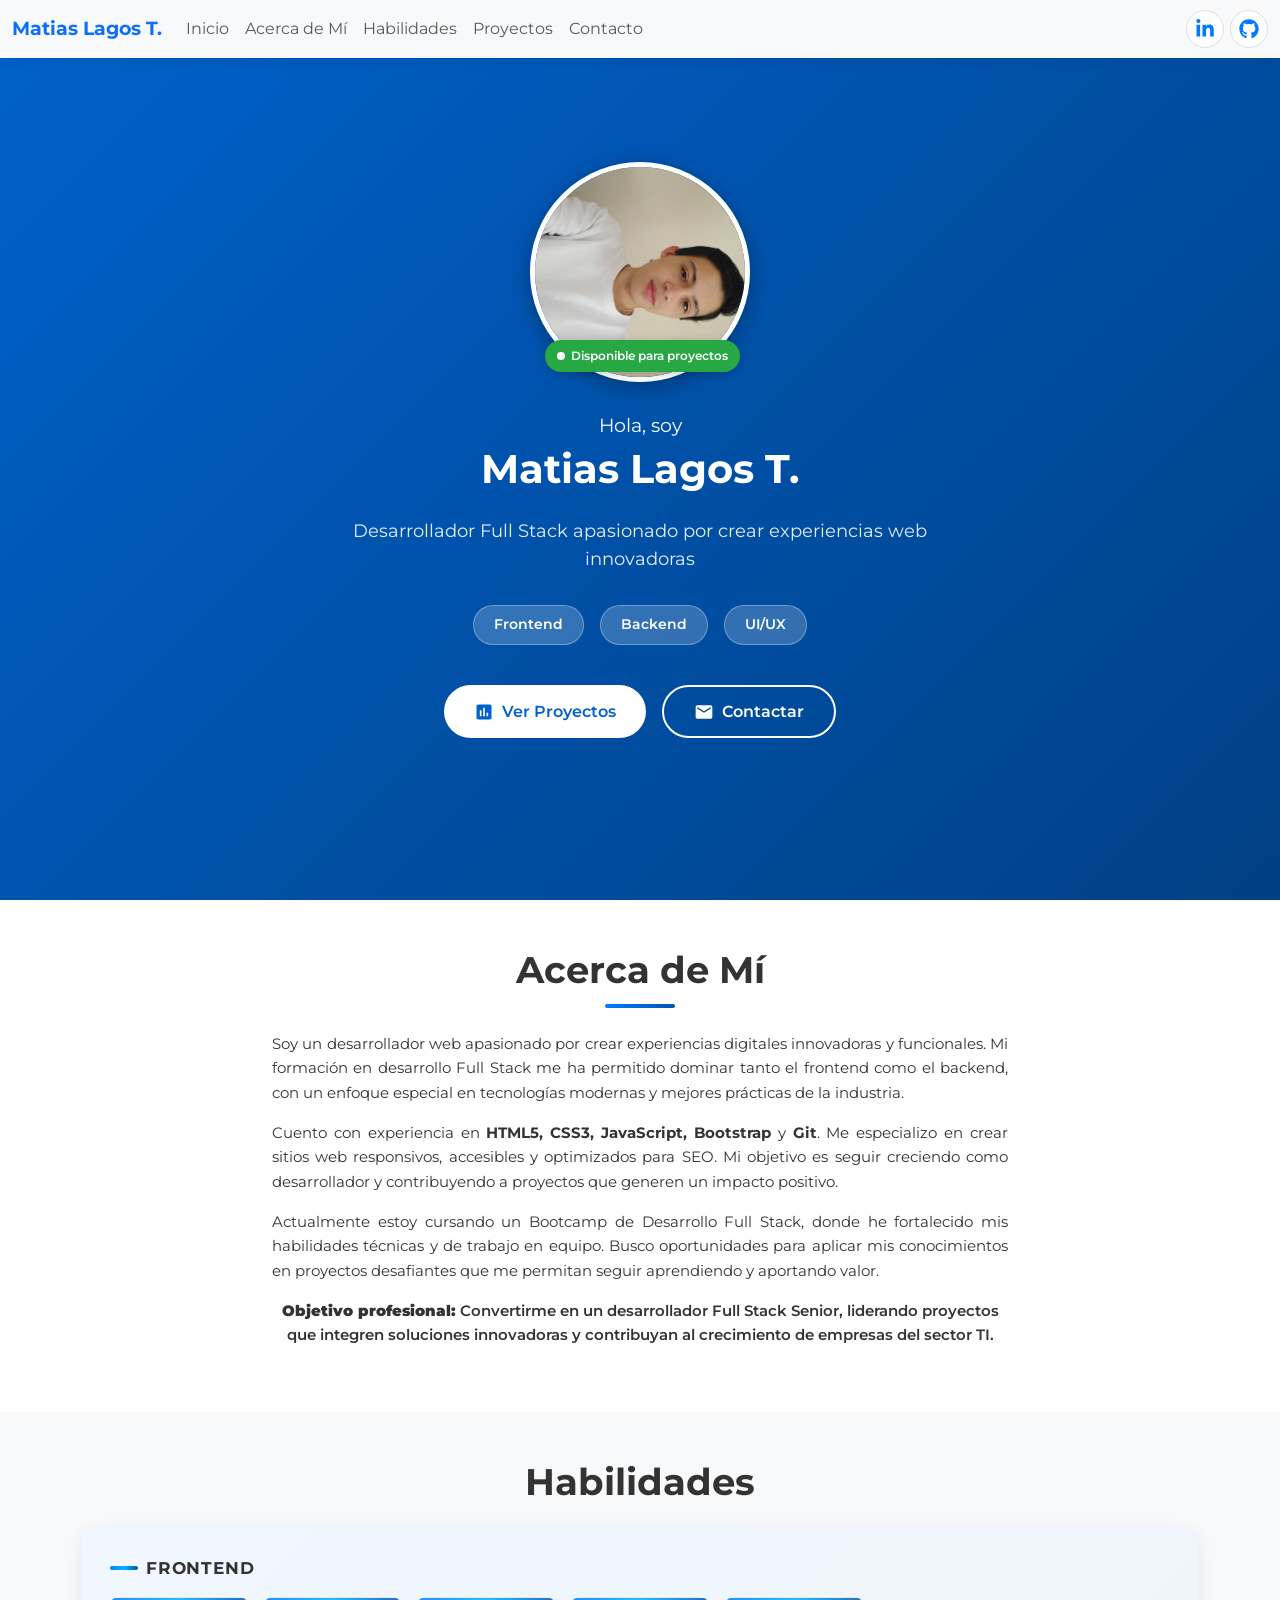
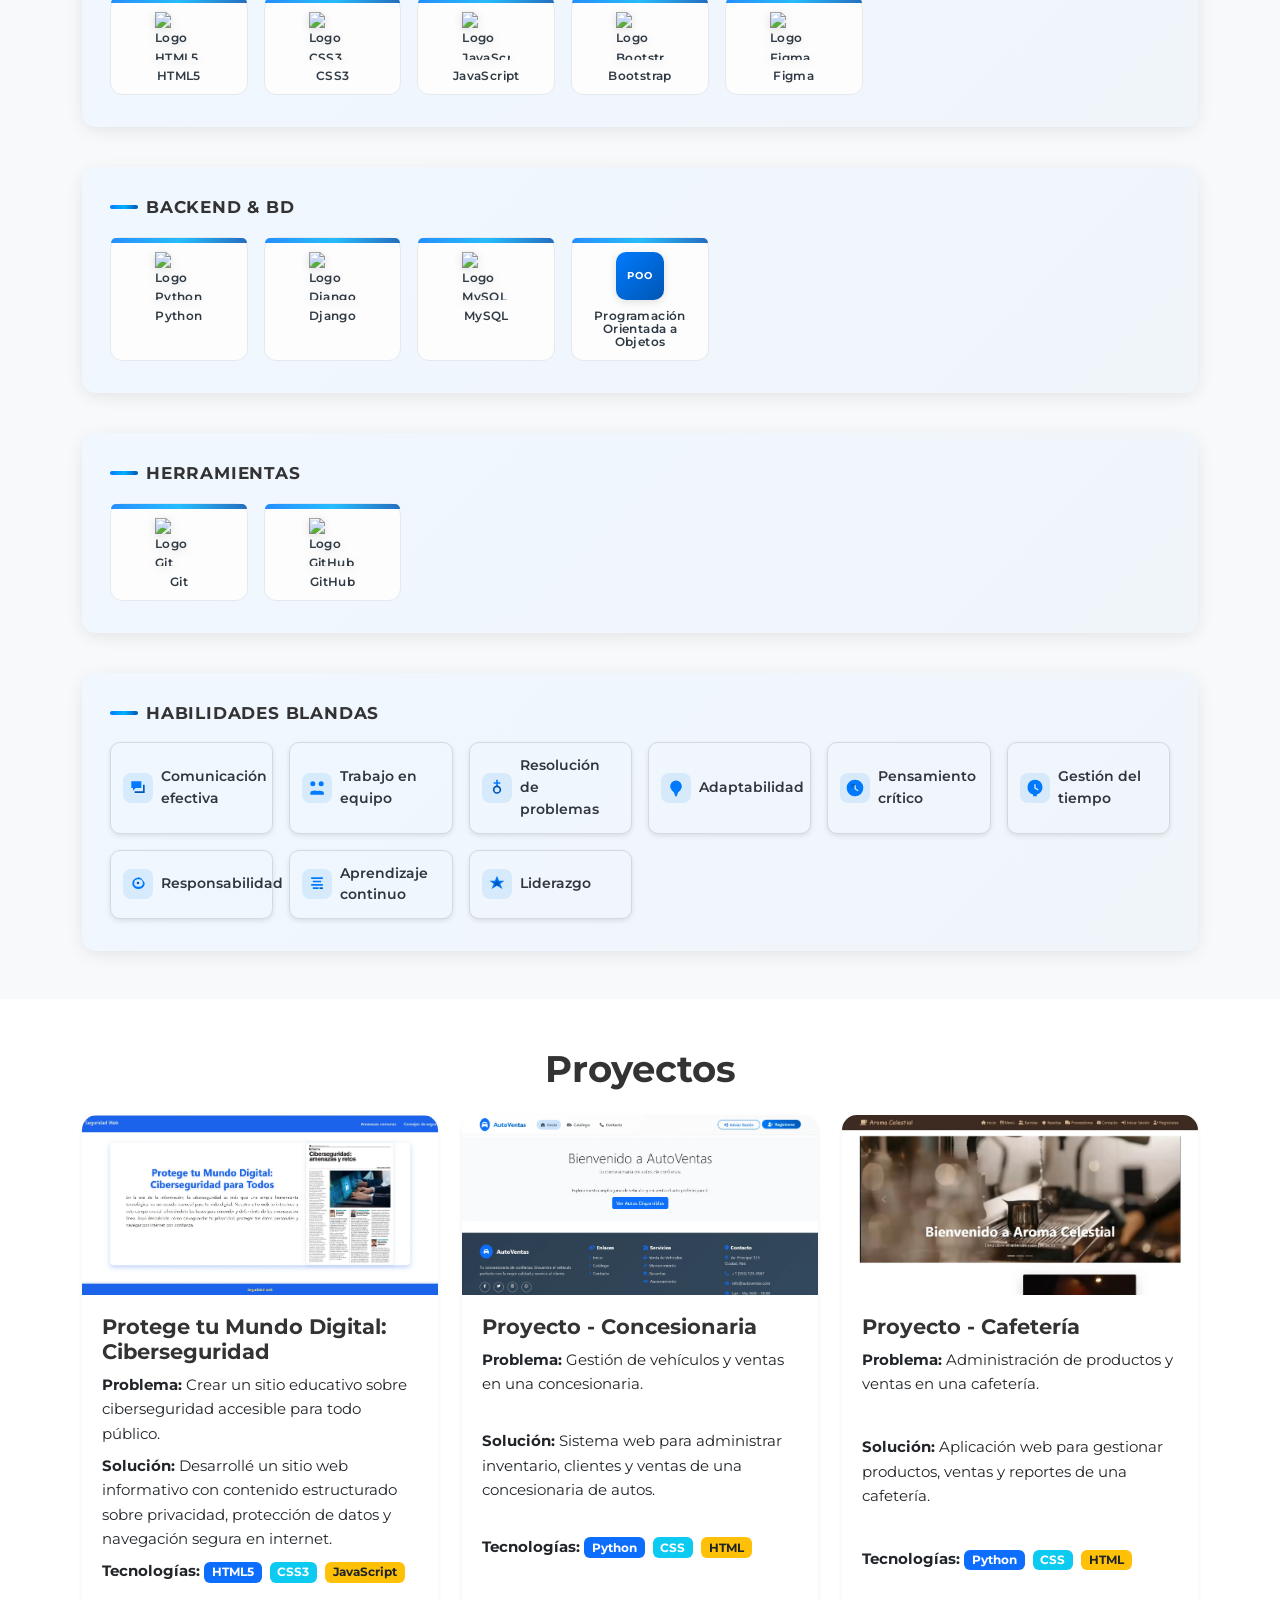
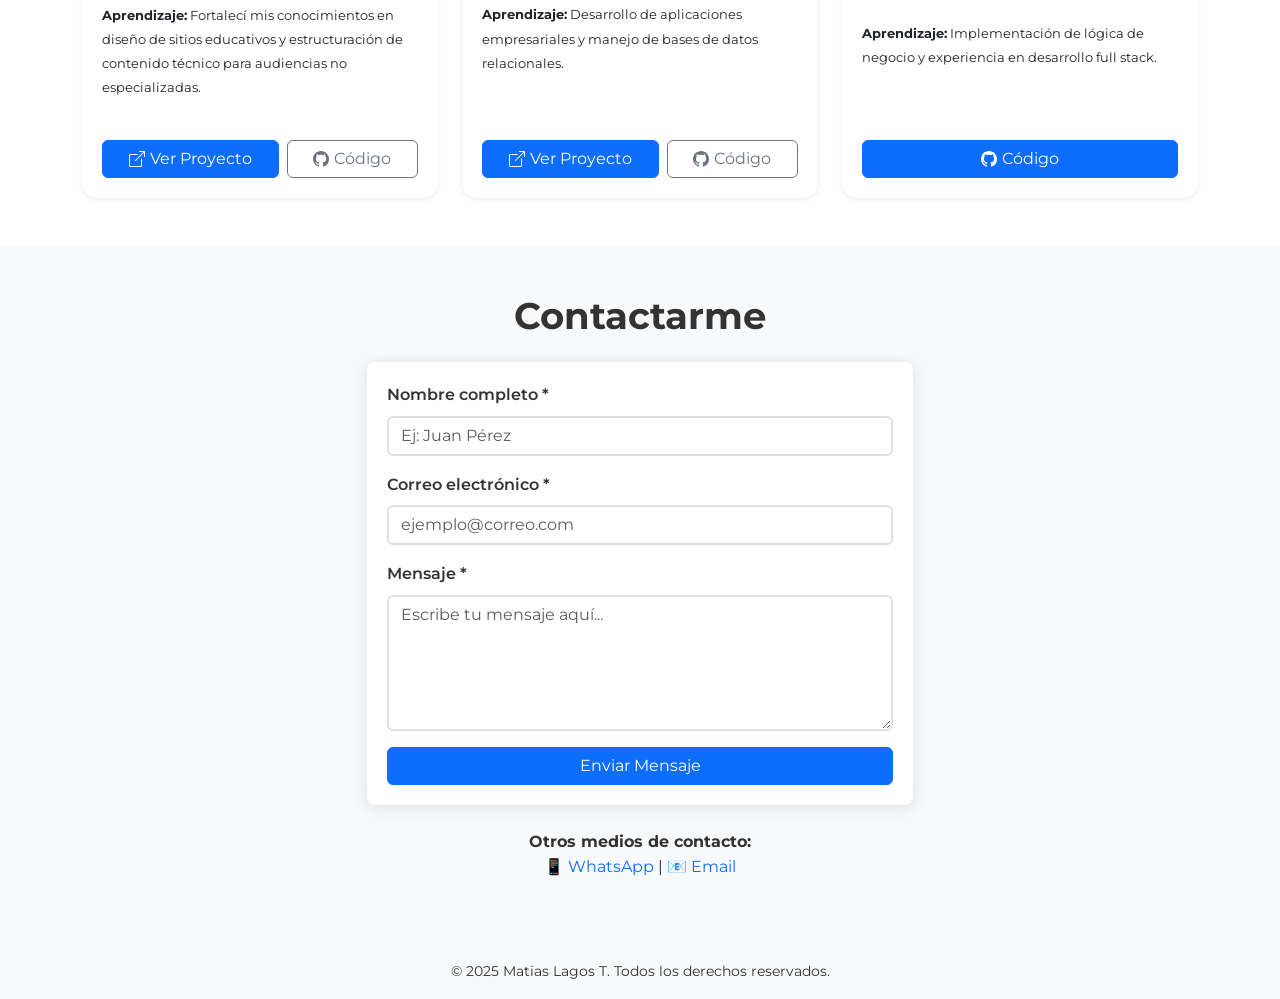
==== commit 8d172707: "feat: Optimización de imágenes y auditoría completa del código - Imágenes: Se convirtieron todas las" ====
--- a/index.html
+++ b/index.html
@@ -7,7 +7,7 @@
     <meta name="description" content="Portafolio profesional de Matias Lagos T. Desarrollo web frontend, backend y habilidades blandas. Proyectos, contacto y experiencia." />
     <meta name="theme-color" content="#0062cc">
     <!-- Favicon genérico (puedes reemplazar por tu propio icono) -->
-    <link rel="icon" type="image/png" href="images/foto_perfil.jpg">
+    <link rel="icon" type="image/jpeg" href="images/foto_perfil.jpg">
     
     <title>Portafolio - Matias Lagos T.</title>
     
@@ -84,7 +84,11 @@
             <div class="container hero-content">
                 <!-- Imagen de perfil con badge de disponibilidad -->
                 <div class="hero-image-wrapper">
-                    <img src="./images/foto_perfil.jpg" alt="Foto de perfil de Matias Lagos T." class="hero-image" loading="lazy" width="160" height="160">
+                    <picture>
+                        <source srcset="./images/webp/foto_perfil.webp" type="image/webp">
+                        <source srcset="./images/foto_perfil.jpg" type="image/jpeg">
+                        <img src="./images/foto_perfil.jpg" alt="Foto de perfil de Matias Lagos T." class="hero-image" loading="lazy" width="160" height="160">
+                    </picture>
                     <!-- Badge animado que indica disponibilidad -->
                     <div class="hero-status">
                         <span class="status-dot"></span>
@@ -321,7 +325,11 @@
                 <!-- Tarjeta de proyecto: Ciberseguridad -->
                 <div class="col d-flex">
                     <div class="project-card card h-100 w-100 shadow-sm border-0">
-                        <img src="./images/Portada_ciberseguridad.png" alt="Captura del proyecto Protege tu Mundo Digital: Ciberseguridad" class="card-img-top" loading="lazy" style="object-fit:cover; height:180px;">
+                        <picture>
+                            <source srcset="./images/webp/Portada_ciberseguridad.webp" type="image/webp">
+                            <source srcset="./images/Portada_ciberseguridad.png" type="image/png">
+                            <img src="./images/Portada_ciberseguridad.png" alt="Captura del proyecto Protege tu Mundo Digital: Ciberseguridad" class="card-img-top" loading="lazy" style="object-fit:cover; height:180px;">
+                        </picture>
                         <div class="card-body d-flex flex-column">
                             <h5 class="card-title">Protege tu Mundo Digital: Ciberseguridad</h5>
                             <p class="card-text mb-2"><strong>Problema:</strong> Crear un sitio educativo sobre ciberseguridad accesible para todo público.</p>
@@ -329,7 +337,7 @@
                             <p class="card-text mb-3"><strong>Tecnologías:</strong> <span class="badge bg-primary">HTML5</span> <span class="badge bg-info">CSS3</span> <span class="badge bg-warning text-dark">JavaScript</span></p>
                             <p class="card-text flex-grow-1"><small><strong>Aprendizaje:</strong> Fortalecí mis conocimientos en diseño de sitios educativos y estructuración de contenido técnico para audiencias no especializadas.</small></p>
                             <div class="d-flex gap-2 mt-3">
-                                <a href="https://matiaslagost7.github.io/M2_Evaluacion_del_modulo/index.html" target="_blank" class="btn btn-primary flex-fill d-flex align-items-center justify-content-center">
+                                <a href="https://matiaslagost7.github.io/M2_Evaluacion_del_modulo/index.html" target="_blank" rel="noopener noreferrer" class="btn btn-primary flex-fill d-flex align-items-center justify-content-center">
                                     <svg xmlns="http://www.w3.org/2000/svg" width="16" height="16" fill="currentColor" viewBox="0 0 16 16" style="margin-right: 5px;"><path fill-rule="evenodd" d="M8.636 3.5a.5.5 0 0 0-.5-.5H1.5A1.5 1.5 0 0 0 0 4.5v10A1.5 1.5 0 0 0 1.5 16h10a1.5 1.5 0 0 0 1.5-1.5V7.864a.5.5 0 0 0-1 0V14.5a.5.5 0 0 1-.5.5h-10a.5.5 0 0 1-.5-.5v-10a.5.5 0 0 1 .5-.5h6.636a.5.5 0 0 0 .5-.5z"/><path fill-rule="evenodd" d="M16 .5a.5.5 0 0 0-.5-.5h-5a.5.5 0 0 0 0 1h3.793L6.146 9.146a.5.5 0 1 0 .708.708L15 1.707V5.5a.5.5 0 0 0 1 0v-5z"/></svg>
                                     Ver Proyecto
                                 </a>
@@ -346,7 +354,11 @@
                 <!-- Tarjeta de proyecto: Concesionaria -->
                 <div class="col d-flex">
                     <div class="project-card card h-100 w-100 shadow-sm border-0">
-                        <img src="./images/concesionaria.png" alt="Captura del proyecto Modulo6.Concesionaria" class="card-img-top" loading="lazy" style="object-fit:cover; height:180px;">
+                        <picture>
+                            <source srcset="./images/webp/concesionaria.webp" type="image/webp">
+                            <source srcset="./images/concesionaria.png" type="image/png">
+                            <img src="./images/concesionaria.png" alt="Captura del proyecto Modulo6.Concesionaria" class="card-img-top" loading="lazy" style="object-fit:cover; height:180px;">
+                        </picture>
                         <div class="card-body d-flex flex-column">
                             <h5 class="card-title">Proyecto - Concesionaria</h5>
                             <p class="card-text mb-2"><strong>Problema:</strong> Gestión de vehículos y ventas en una concesionaria.</p>
@@ -354,7 +366,7 @@
                             <p class="card-text mb-3"><strong>Tecnologías:</strong> <span class="badge bg-primary">Python</span> <span class="badge bg-info">CSS</span> <span class="badge bg-warning text-dark">HTML</span></p>
                             <p class="card-text flex-grow-1"><small><strong>Aprendizaje:</strong> Desarrollo de aplicaciones empresariales y manejo de bases de datos relacionales.</small></p>
                             <div class="d-flex gap-2 mt-3">
-                                <a href="https://modulo6-concesionaria.onrender.com/" target="_blank" class="btn btn-primary flex-fill d-flex align-items-center justify-content-center">
+                                <a href="https://modulo6-concesionaria.onrender.com/" target="_blank" rel="noopener noreferrer" class="btn btn-primary flex-fill d-flex align-items-center justify-content-center">
                                     <svg xmlns="http://www.w3.org/2000/svg" width="16" height="16" fill="currentColor" viewBox="0 0 16 16" style="margin-right: 5px;"><path fill-rule="evenodd" d="M8.636 3.5a.5.5 0 0 0-.5-.5H1.5A1.5 1.5 0 0 0 0 4.5v10A1.5 1.5 0 0 0 1.5 16h10a1.5 1.5 0 0 0 1.5-1.5V7.864a.5.5 0 0 0-1 0V14.5a.5.5 0 0 1-.5.5h-10a.5.5 0 0 1-.5-.5v-10a.5.5 0 0 1 .5-.5h6.636a.5.5 0 0 0 .5-.5z"/><path fill-rule="evenodd" d="M16 .5a.5.5 0 0 0-.5-.5h-5a.5.5 0 0 0 0 1h3.793L6.146 9.146a.5.5 0 1 0 .708.708L15 1.707V5.5a.5.5 0 0 0 1 0v-5z"/></svg>
                                     Ver Proyecto
                                 </a>
@@ -371,7 +383,11 @@
                 <!-- Tarjeta de proyecto: Cafetería -->
                 <div class="col d-flex">
                     <div class="project-card card h-100 w-100 shadow-sm border-0">
-                        <img src="./images/cafeteria.png" alt="Captura del proyecto Modulo-6.-Cafeteria" class="card-img-top" loading="lazy" style="object-fit:cover; height:180px;">
+                        <picture>
+                            <source srcset="./images/webp/cafeteria.webp" type="image/webp">
+                            <source srcset="./images/cafeteria.png" type="image/png">
+                            <img src="./images/cafeteria.png" alt="Captura del proyecto Modulo-6.-Cafeteria" class="card-img-top" loading="lazy" style="object-fit:cover; height:180px;">
+                        </picture>
                         <div class="card-body d-flex flex-column">
                             <h5 class="card-title">Proyecto - Cafetería</h5>
                             <p class="card-text mb-2"><strong>Problema:</strong> Administración de productos y ventas en una cafetería.</p>
@@ -379,7 +395,7 @@
                             <p class="card-text mb-3"><strong>Tecnologías:</strong> <span class="badge bg-primary">Python</span> <span class="badge bg-info">CSS</span> <span class="badge bg-warning text-dark">HTML</span></p>
                             <p class="card-text flex-grow-1"><small><strong>Aprendizaje:</strong> Implementación de lógica de negocio y experiencia en desarrollo full stack.</small></p>
                             <div class="d-flex gap-2 mt-3">
-                                <a href="https://github.com/Matiaslagost7/Modulo-6.-Cafeteria" target="_blank" class="btn btn-primary flex-fill d-flex align-items-center justify-content-center">
+                                <a href="https://github.com/Matiaslagost7/Modulo-6.-Cafeteria" target="_blank" rel="noopener noreferrer" class="btn btn-primary flex-fill d-flex align-items-center justify-content-center">
                                     <svg xmlns="http://www.w3.org/2000/svg" width="16" height="16" fill="currentColor" class="bi bi-github" viewBox="0 0 16 16" style="margin-right: 5px;">
                                         <path d="M8 0C3.58 0 0 3.58 0 8c0 3.54 2.29 6.53 5.47 7.59.4.07.55-.17.55-.38 0-.19-.01-.82-.01-1.49-2.01.37-2.53-.49-2.69-.94-.09-.23-.48-.94-.82-1.13-.28-.15-.68-.52-.01-.53.63-.01 1.08.58 1.23.82.72 1.21 1.87.87 2.33.66.07-.52.28-.87.51-1.07-1.78-.2-3.64-.89-3.64-3.95 0-.87.31-1.59.82-2.15-.08-.2-.36-1.02.08-2.12 0 0 .67-.21 2.2.82.64-.18 1.32-.27 2-.27.68 0 1.36.09 2 .27 1.53-1.04 2.2-.82 2.2-.82.44 1.1.16 1.92.08 2.12.51.56.82 1.27.82 2.15 0 3.07-1.87 3.75-3.65 3.95.29.25.54.73.54 1.48 0 1.07-.01 1.93-.01 2.2 0 .21.15.46.55.38A8.012 8.012 0 0 0 16 8c0-4.42-3.58-8-8-8z"/>
                                     </svg>
--- a/styles/base.css
+++ b/styles/base.css
@@ -3,6 +3,25 @@
    ========================================
    Reset de estilos y configuración global
    ======================================== */
+
+:root {
+    --primary-color: #007bff;
+    --primary-dark-color: #0056b3;
+    --primary-gradient: linear-gradient(135deg, #0062cc, #004085);
+    --secondary-color: #6c757d;
+    --success-color: #28a745;
+    --danger-color: #dc3545;
+    --light-bg-color: #f8f9fa;
+    --white-color: #ffffff;
+    --dark-text-color: #333;
+    --body-bg-color: #f8f9fa;
+    --card-bg-color: #ffffff;
+    --border-color: #e0e0e0;
+    --shadow-color-light: rgba(0, 0, 0, 0.1);
+    --shadow-color-primary: rgba(0, 123, 255, 0.3);
+    --main-font: 'Montserrat', sans-serif;
+}
+
 * {
     margin: 0;
     padding: 0;
@@ -10,9 +29,9 @@
 }
 
 body {
-    font-family: 'Montserrat', sans-serif; /* Fuente personalizada */
-    background-color: #f8f9fa; /* Gris claro */
-    color: #333; /* Texto oscuro */
+    font-family: var(--main-font); /* Fuente personalizada */
+    background-color: var(--body-bg-color); /* Gris claro */
+    color: var(--dark-text-color); /* Texto oscuro */
     line-height: 1.6; /* Espaciado de líneas legible */
     overflow-x: hidden; /* Evita scroll horizontal */
 }
--- a/styles/header.css
+++ b/styles/header.css
@@ -3,7 +3,7 @@
    ======================================== */
 /* Estilos simples para la barra de navegación fija superior */
 .navbar {
-    box-shadow: 0 2px 10px rgba(0, 0, 0, 0.1);
+    box-shadow: 0 2px 10px var(--shadow-color-light);
 }
 
 .navbar-brand {
@@ -19,35 +19,35 @@
     height: 38px;
     margin-left: 6px;
     border-radius: 50%;
-    background: #ffffff;
-    color: #007bff;
+    background: var(--white-color);
+    color: var(--primary-color);
     font-size: 1.1rem;
     transition: all .3s ease;
-    border: 1px solid #e2e6ea;
+    border: 1px solid var(--border-color);
     text-decoration: none;
 }
 
 .social-nav .social-link:focus-visible {
-    outline: 2px solid #0056b3;
+    outline: 2px solid var(--primary-dark-color);
     outline-offset: 2px;
 }
 
 .social-nav .social-link .social-svg {
     width: 20px;
     height: 20px;
-    fill: #007bff;
+    fill: var(--primary-color);
     transition: fill .3s ease;
 }
 
 .social-nav .social-link:hover {
-    background: #007bff;
+    background: var(--primary-color);
     transform: translateY(-3px);
-    box-shadow: 0 6px 18px rgba(0,123,255,0.3);
-    border-color: #007bff;
+    box-shadow: 0 6px 18px var(--shadow-color-primary);
+    border-color: var(--primary-color);
 }
 
 .social-nav .social-link:hover .social-svg {
-    fill: #ffffff;
+    fill: var(--white-color);
 }
 
 .social-nav .social-link:active {
--- a/styles/hero.css
+++ b/styles/hero.css
@@ -5,8 +5,8 @@
    imagen de perfil, título y botones
    ======================================== */
 .hero {
-    background: linear-gradient(135deg, #0062cc, #004085); /* Gradiente azul simple */
-    color: white;
+    background: var(--primary-gradient); /* Gradiente azul simple */
+    color: var(--white-color);
     min-height: 100vh; /* Altura completa de la pantalla */
     display: flex;
     align-items: center;
@@ -29,7 +29,7 @@
 }
 
 .hero-image {
-    border: 5px solid white;
+    border: 5px solid var(--white-color);
     border-radius: 50%;
     width: 160px;
     height: 160px;
@@ -49,7 +49,7 @@
     position: absolute;
     bottom: 10px;
     right: 10px;
-    background: #28a745;
+    background: var(--success-color);
     padding: 6px 12px;
     border-radius: 20px;
     display: flex;
@@ -63,12 +63,12 @@
 .status-dot {
     width: 8px;
     height: 8px;
-    background: white;
+    background: var(--white-color);
     border-radius: 50%;
 }
 
 .status-text {
-    color: white;
+    color: var(--white-color);
     white-space: nowrap;
 }
 
@@ -88,7 +88,7 @@
     display: block;
     font-size: 2.5rem;
     font-weight: 700;
-    color: white;
+    color: var(--white-color);
 }
 
 /* Subtítulo */
--- a/styles/about.css
+++ b/styles/about.css
@@ -13,7 +13,7 @@
     display: block;
     width: 70px;
     height: 4px;
-    background: linear-gradient(90deg,#007bff,#0056b3);
+    background: linear-gradient(90deg,var(--primary-color),var(--primary-dark-color));
     margin: 12px auto 0;
     border-radius: 2px;
 }
--- a/styles/skills.css
+++ b/styles/skills.css
@@ -6,10 +6,10 @@
 }
 
 .skills-group {
-    background: #ffffff;
+    background: var(--white-color);
     border-radius: 14px;
     padding: 1.5rem 1.75rem 2rem;
-    box-shadow: 0 4px 18px -2px rgba(0,0,0,.08);
+    box-shadow: 0 4px 18px -2px var(--shadow-color-light);
     position: relative;
     overflow: hidden;
 }
@@ -38,7 +38,7 @@
     content: "";
     width: 28px;
     height: 4px;
-    background: linear-gradient(90deg,#007bff,#00b1ff,#0056b3);
+    background: linear-gradient(90deg,var(--primary-color),#00b1ff,var(--primary-dark-color));
     border-radius: 2px;
 }
 
@@ -60,8 +60,8 @@
 
 /* ===== SOFT LIST ITEMS WITH ICONS ===== */
 .soft-list li {
-    background: white;
-    border: 1px solid #e0e0e0;
+    background: var(--white-color);
+    border: 1px solid var(--border-color);
     border-radius: 10px;
     padding: 0.75rem;
     display: flex;
@@ -69,9 +69,9 @@
     gap: 0.5rem;
     font-size: 0.85rem;
     font-weight: 600;
-    color: #333;
+    color: var(--dark-text-color);
     transition: transform 0.3s;
-    box-shadow: 0 2px 5px rgba(0,0,0,0.1);
+    box-shadow: 0 2px 5px var(--shadow-color-light);
 }
 
 .soft-icon {
--- a/styles/projects.css
+++ b/styles/projects.css
@@ -1,15 +1,18 @@
 /* ===== PROJECTS SECTION ===== */
 .project-card {
-    transition: all 0.3s ease;
-    cursor: pointer;
-    border: none;
-    box-shadow: 0 2px 10px rgba(0, 0, 0, 0.1);
+    background-color: var(--white-color);
+    border-radius: 15px;
     overflow: hidden;
+    box-shadow: 0 10px 25px -5px var(--shadow-color-dark);
+    transition: transform .3s ease, box-shadow .3s ease;
+    display: flex;
+    flex-direction: column;
+    height: 100%;
 }
 
 .project-card:hover {
     transform: translateY(-8px);
-    box-shadow: 0 8px 25px rgba(0, 123, 255, 0.3);
+    box-shadow: 0 15px 30px -5px rgba(0,0,0,.2);
 }
 
 .project-card img {
@@ -28,14 +31,18 @@
 }
 
 .project-card .card-title {
-    font-size: 1.1rem;
-    font-weight: 600;
-    color: #007bff;
-    margin-bottom: 0.75rem;
+    font-size: 1.3rem;
+    font-weight: 700;
+    color: var(--dark-text-color);
+    margin-bottom: .5rem;
 }
 
 .project-card .card-text {
-    font-size: 0.9rem;
+    font-size: 0.95rem;
+    color: var(--light-text-color);
+    line-height: 1.6;
+    margin-bottom: 1.5rem;
+    flex-grow: 1;
 }
 
 .project-card .badge {
@@ -43,3 +50,58 @@
     margin-right: 0.25rem;
     margin-bottom: 0.25rem;
 }
+
+.project-tags {
+    margin-bottom: 1rem;
+}
+
+.project-tag {
+    background-color: var(--tag-bg-color);
+    color: var(--primary-color);
+    font-size: .75rem;
+    font-weight: 700;
+    padding: .3rem .7rem;
+    border-radius: 50px;
+    letter-spacing: .5px;
+}
+
+.project-links {
+    margin-bottom: 1rem;
+}
+
+.project-link {
+    color: var(--dark-text-color);
+    border: 2px solid var(--border-color);
+    font-size: .9rem;
+}
+
+.project-link:hover {
+    background-color: var(--border-color);
+    color: var(--dark-text-color);
+}
+
+.project-link.view-code {
+    background-color: transparent;
+    border: 2px solid var(--border-color);
+    color: var(--dark-text-color);
+}
+
+.project-link.view-code:hover {
+    background-color: var(--border-color);
+    color: var(--dark-text-color);
+}
+
+.project-link.live-demo {
+    background: linear-gradient(90deg, var(--primary-color), #00b1ff);
+    color: var(--white-color);
+    border: 2px solid transparent;
+}
+
+.project-link.live-demo:hover {
+    box-shadow: 0 5px 15px -5px var(--primary-color);
+    transform: translateY(-2px);
+}
+
+.project-link i {
+    font-size: 1.1rem;
+}
--- a/styles/contact.css
+++ b/styles/contact.css
@@ -53,3 +53,78 @@
     color: #721c24;
     border: 1px solid #f5c6cb;
 }
+
+.contact-form .form-control {
+    background-color: var(--input-bg-color);
+    border: 1px solid var(--border-color);
+    border-radius: 8px;
+    padding: .8rem 1rem;
+    color: var(--dark-text-color);
+    transition: border-color .3s, box-shadow .3s;
+}
+
+.contact-form .form-control:focus {
+    border-color: var(--primary-color);
+    box-shadow: 0 0 0 3px var(--shadow-color-light);
+    background-color: var(--white-color);
+}
+
+.contact-form .form-control::placeholder {
+    color: var(--light-text-color);
+}
+
+.btn-submit {
+    background: linear-gradient(90deg, var(--primary-color), #00b1ff);
+    color: var(--white-color);
+    border: none;
+    padding: .8rem 1.5rem;
+    border-radius: 8px;
+    font-weight: 700;
+    letter-spacing: .5px;
+    transition: all .3s ease;
+    width: 100%;
+}
+
+.btn-submit:hover {
+    box-shadow: 0 5px 15px -5px var(--primary-color);
+    transform: translateY(-2px);
+}
+
+.contact-info-group {
+    background: var(--white-color);
+    border-radius: 14px;
+    padding: 1.5rem 1.75rem 2rem;
+    box-shadow: 0 4px 18px -2px var(--shadow-color-light);
+    position: relative;
+    overflow: hidden;
+}
+
+.contact-info-title:before {
+    content: "";
+    width: 28px;
+    height: 4px;
+    background: linear-gradient(90deg,var(--primary-color),#00b1ff,var(--primary-dark-color));
+    border-radius: 2px;
+}
+
+.contact-info-list {
+    margin-bottom: 1.5rem;
+}
+
+.contact-info-list .icon {
+    font-size: 1.5rem;
+    color: var(--primary-color);
+    width: 30px;
+    text-align: center;
+}
+
+.contact-info-list a {
+    text-decoration: none;
+    color: var(--dark-text-color);
+    font-weight: 500;
+    transition: color .3s;
+}
+
+.contact-info-list a:hover {
+    color: var(--primary-color);
+}
--- a/styles/footer.css
+++ b/styles/footer.css
@@ -1,14 +1,44 @@
 /* ===== FOOTER ===== */
-footer {
-    background-color: #333;
-    color: white;
-    padding: 30px 0;
-    text-align: center;
-    width: 100%;
-    margin-top: 40px;
+.main-footer {
+    background-color: var(--footer-bg-color);
+    color: var(--footer-text-color);
+    padding: 3rem 0;
+    margin-top: 4rem;
 }
 
 footer p {
     margin: 0;
     font-size: 0.9rem;
 }
+
+.footer-logo {
+    font-size: 1.8rem;
+    font-weight: 800;
+    margin-bottom: 1rem;
+    color: var(--white-color);
+    text-decoration: none;
+}
+
+.footer-logo span {
+    color: var(--primary-color);
+}
+
+.social-links a {
+    color: var(--footer-text-color);
+    font-size: 1.5rem;
+    transition: color .3s, transform .3s;
+    display: inline-block;
+}
+
+.social-links a:hover {
+    color: var(--primary-color);
+    transform: translateY(-3px);
+}
+
+.footer-bottom {
+    border-top: 1px solid var(--footer-border-color);
+    padding-top: 1.5rem;
+    margin-top: 2rem;
+    width: 100%;
+    font-size: .9rem;
+}
--- a/styles/responsive.css
+++ b/styles/responsive.css
@@ -13,3 +13,23 @@
     section h2 { font-size:2.3rem; }
     .project-card img { height:240px; }
 }
+
+@media (max-width: 991.98px) {
+    .navbar-nav {
+        background: var(--white-color);
+        border-radius: 10px;
+        padding: 1rem;
+        margin-top: 1rem;
+        box-shadow: 0 10px 25px -5px var(--shadow-color-dark);
+    }
+
+    .navbar-nav .nav-link {
+        padding: .7rem 1rem;
+        border-radius: 6px;
+    }
+
+    .navbar-nav .nav-link.active, .navbar-nav .nav-link:hover {
+        background-color: var(--tag-bg-color);
+        color: var(--primary-color);
+    }
+}
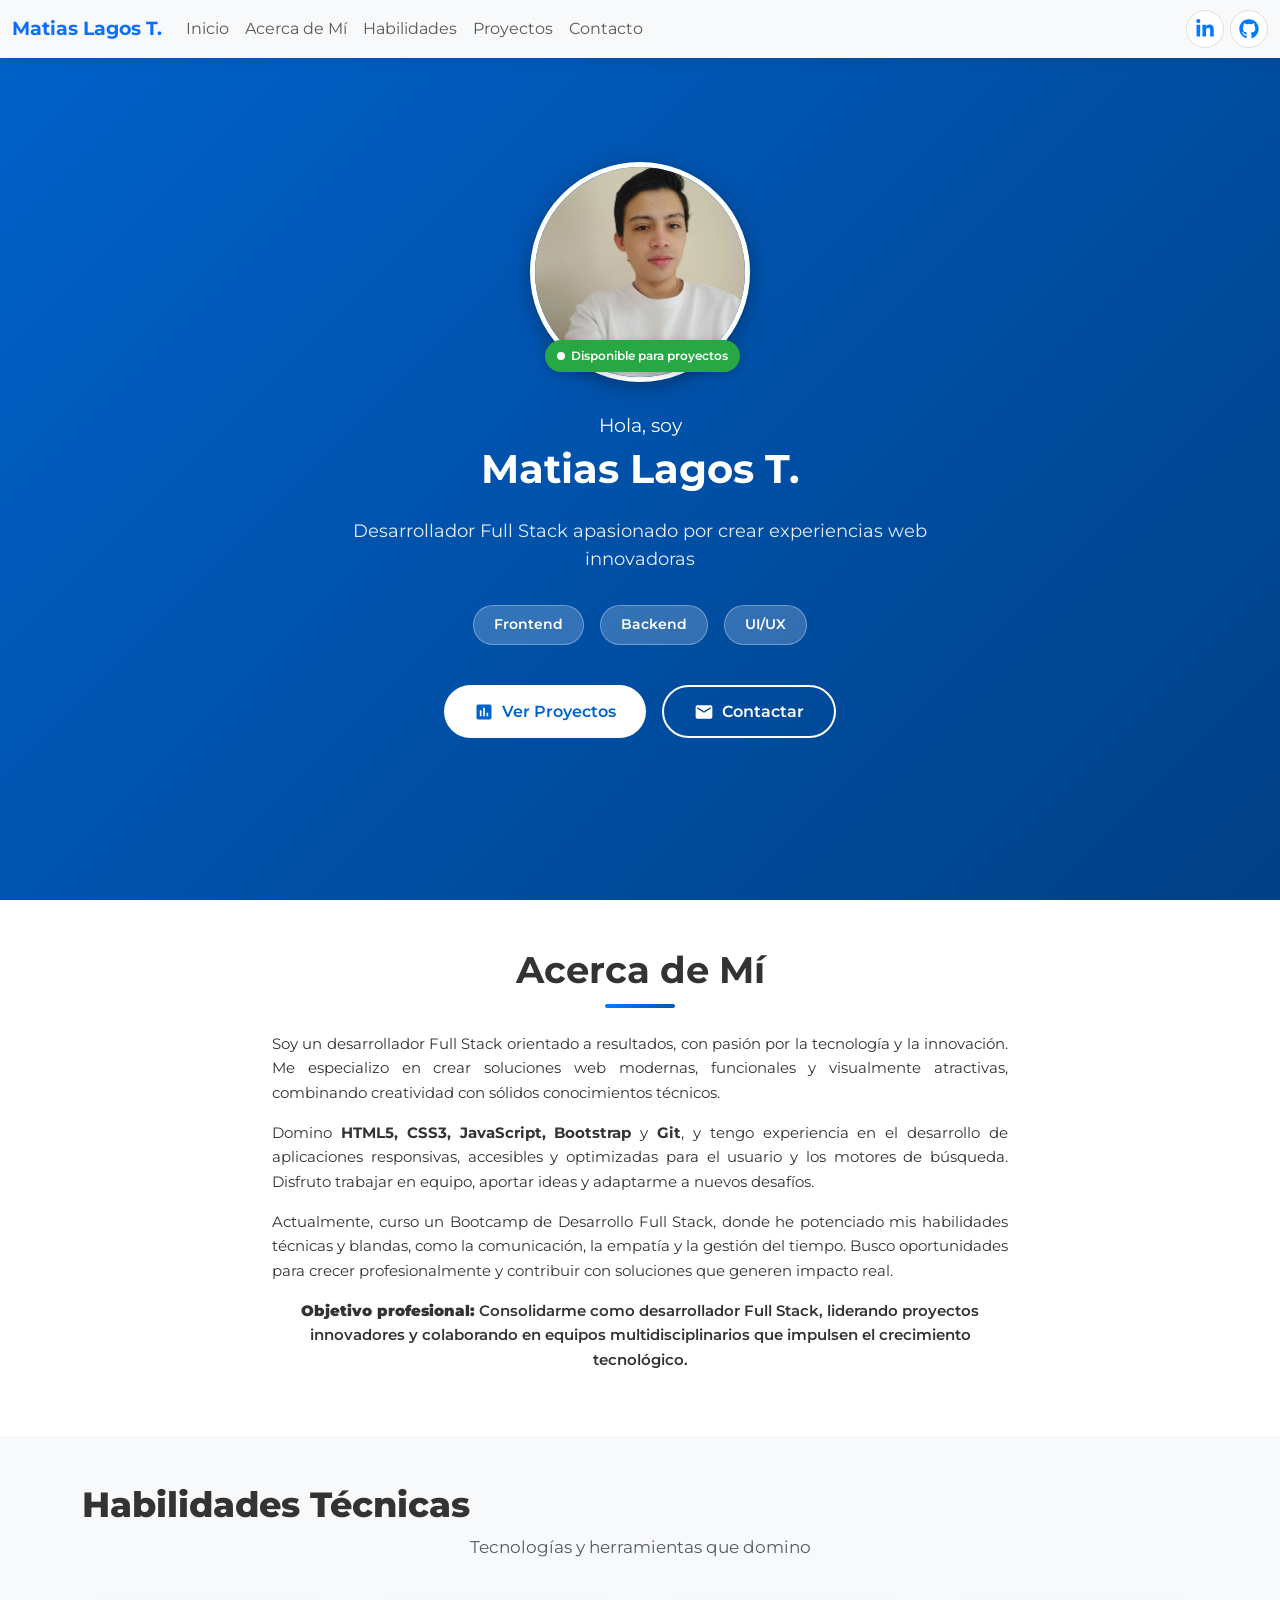
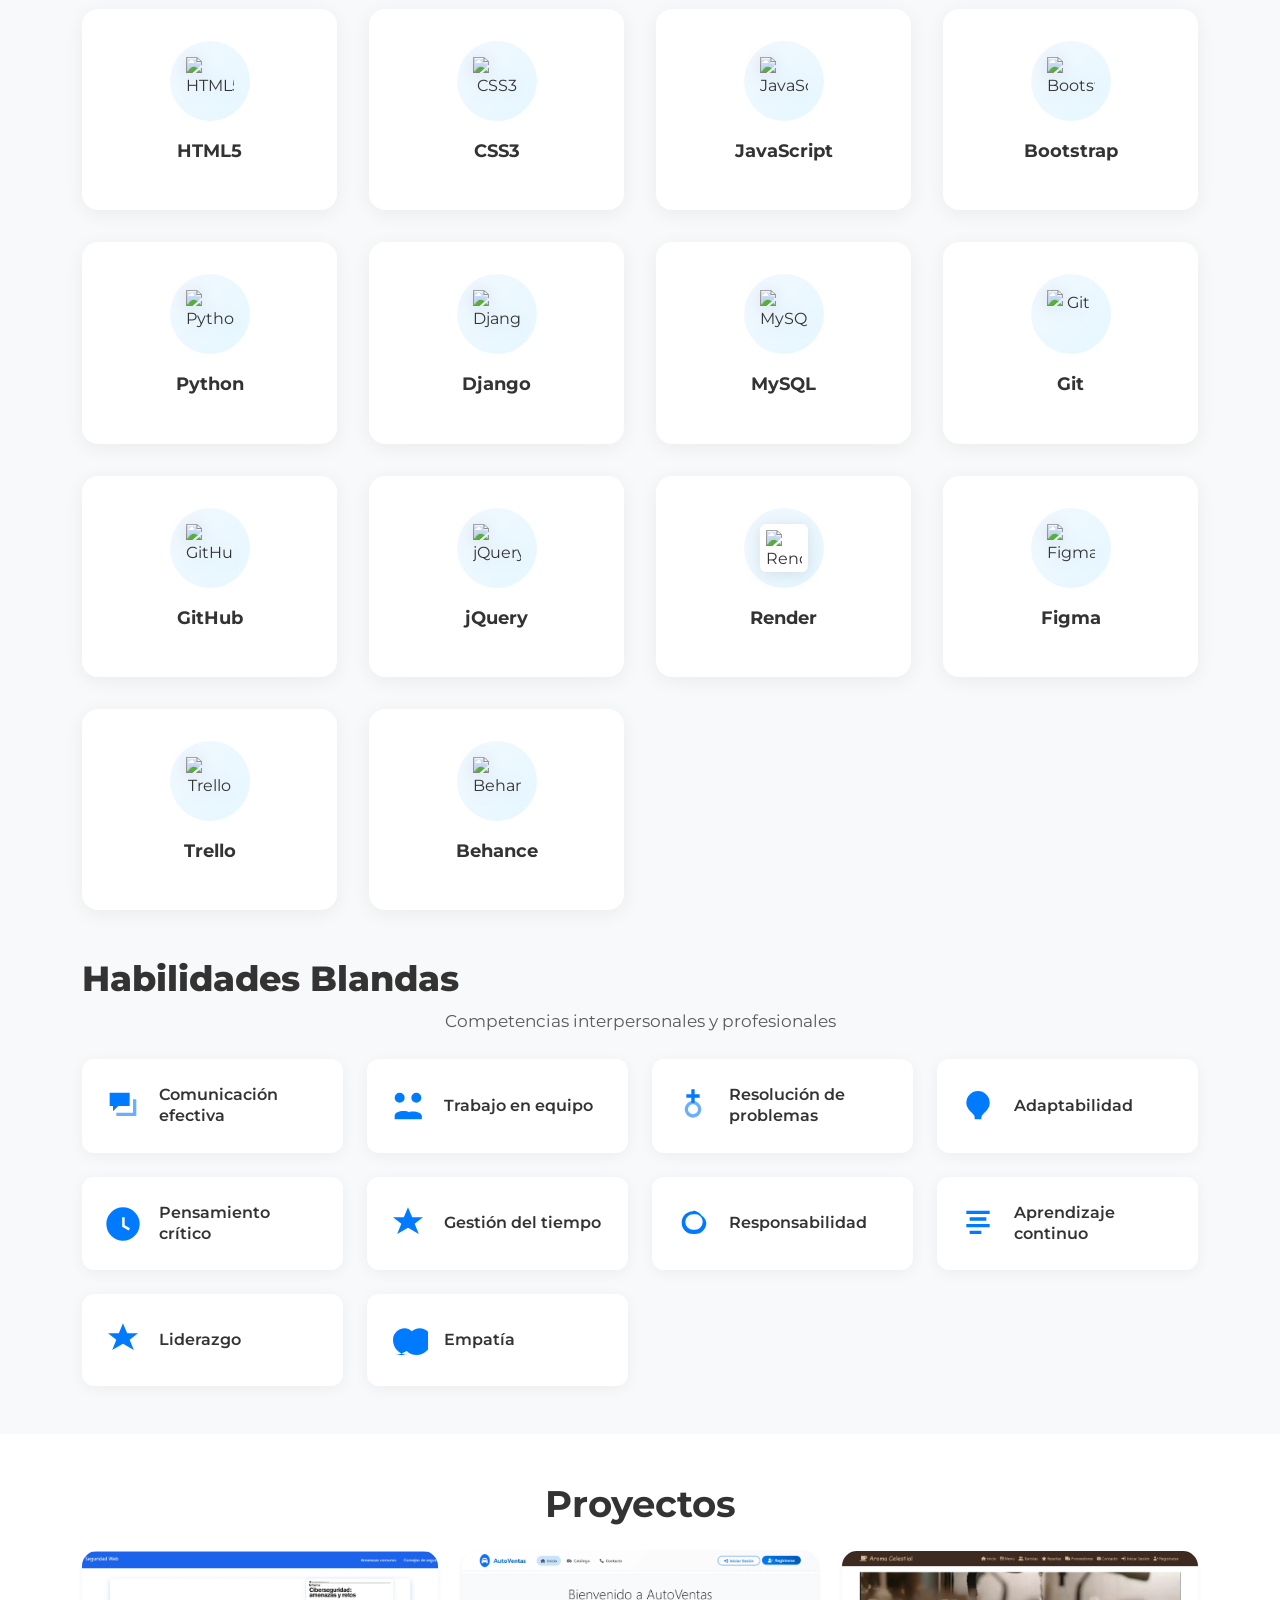
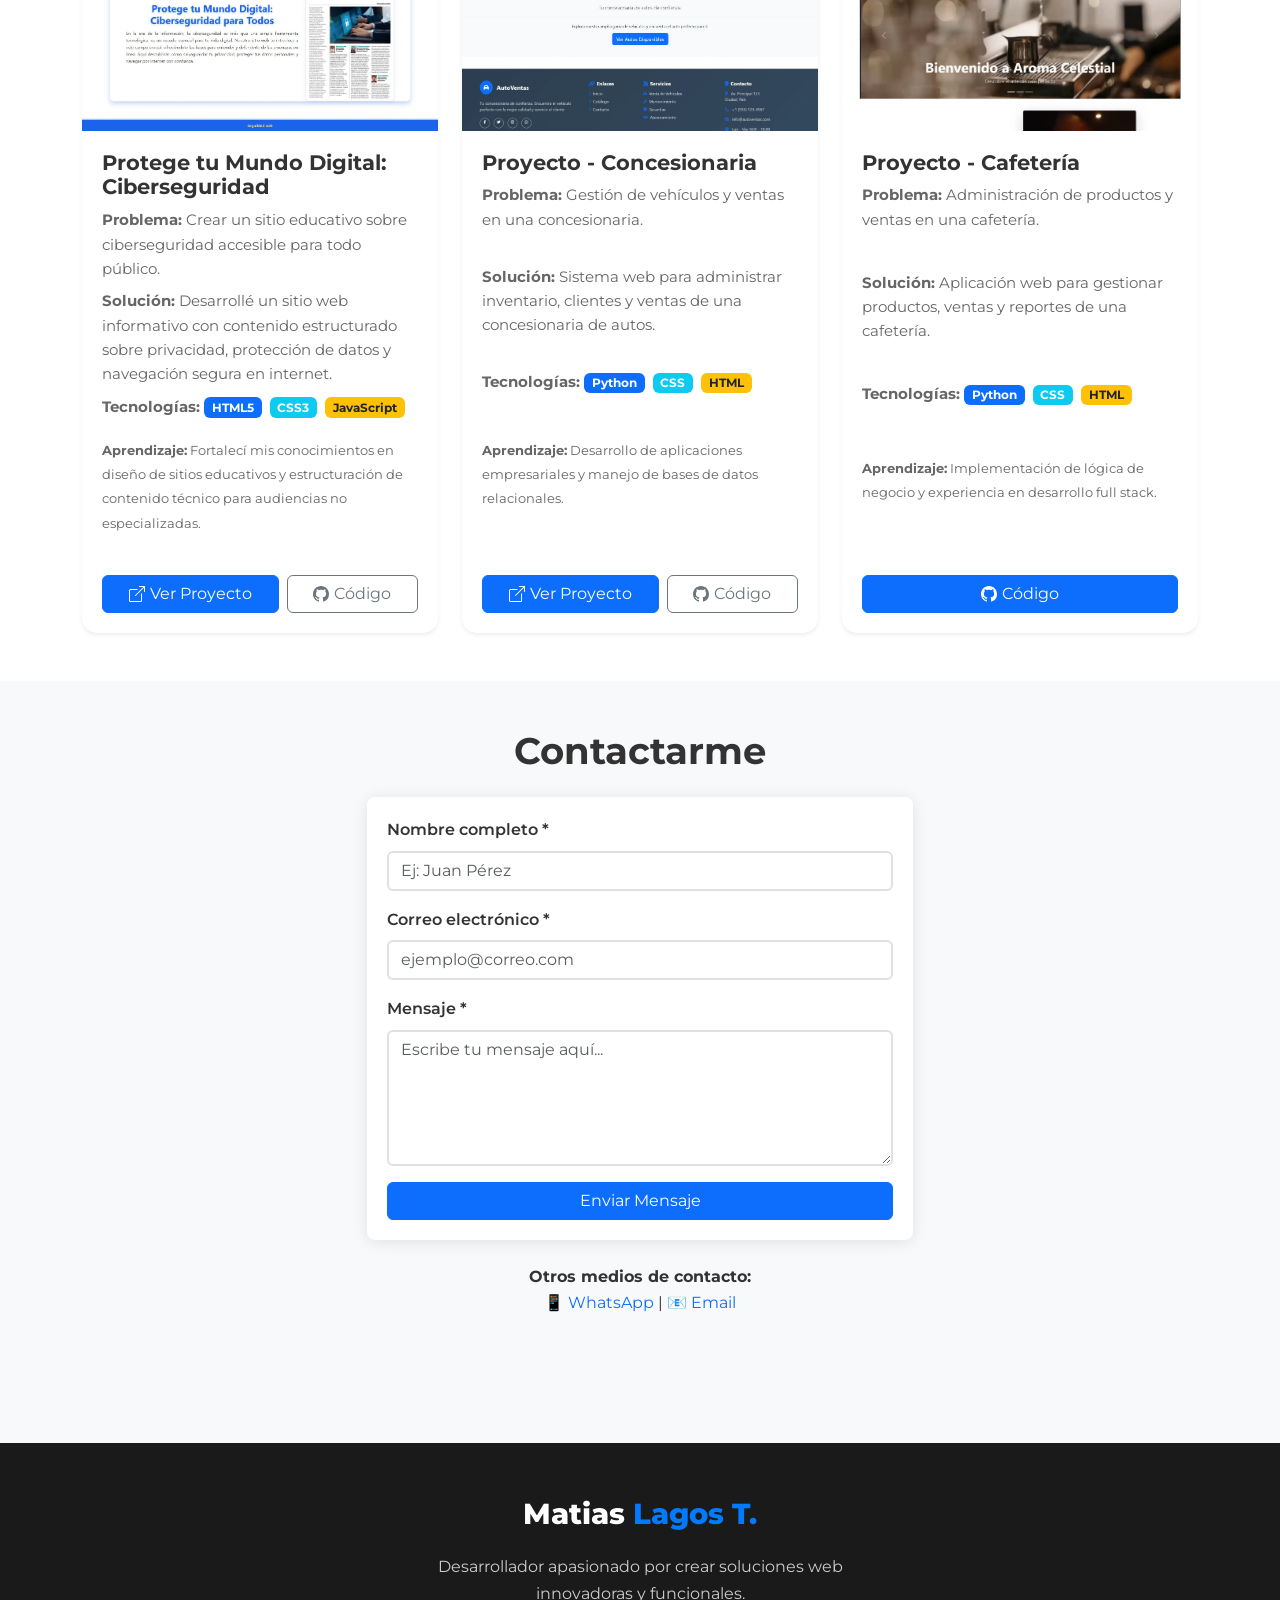
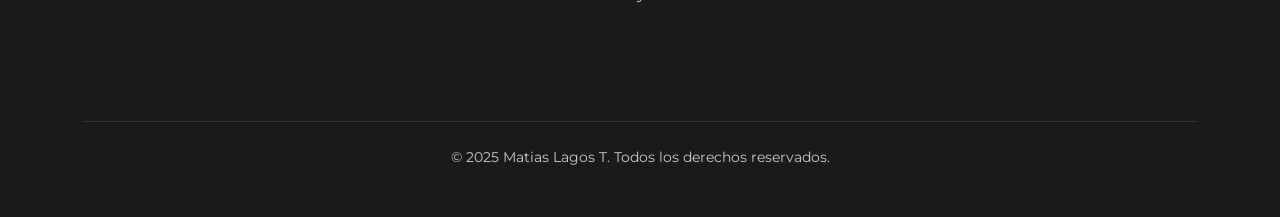
==== commit 8d8fe9a5: "Mejoras en habilidades técnicas y blandas, logos y herramientas añadidas (jQuery, Render, Trello, Be" ====
--- a/index.html
+++ b/index.html
@@ -84,11 +84,7 @@
             <div class="container hero-content">
                 <!-- Imagen de perfil con badge de disponibilidad -->
                 <div class="hero-image-wrapper">
-                    <picture>
-                        <source srcset="./images/webp/foto_perfil.webp" type="image/webp">
-                        <source srcset="./images/foto_perfil.jpg" type="image/jpeg">
-                        <img src="./images/foto_perfil.jpg" alt="Foto de perfil de Matias Lagos T." class="hero-image" loading="lazy" width="160" height="160">
-                    </picture>
+                    <img src="./images/webp/foto_perfil.webp" alt="Foto de perfil de Matias Lagos T." class="hero-image" loading="lazy" width="160" height="160">
                     <!-- Badge animado que indica disponibilidad -->
                     <div class="hero-status">
                         <span class="status-dot"></span>
@@ -138,173 +134,201 @@
                 <div class="row justify-content-center">
                     <div class="col-lg-8">
                         <h2 class="text-center mb-4">Acerca de Mí</h2>
-                        <p class="mb-3">Soy un desarrollador web apasionado por crear experiencias digitales innovadoras y funcionales. Mi formación en desarrollo Full Stack me ha permitido dominar tanto el frontend como el backend, con un enfoque especial en tecnologías modernas y mejores prácticas de la industria.</p>
-                        <p class="mb-3">Cuento con experiencia en <strong>HTML5, CSS3, JavaScript, Bootstrap</strong> y <strong>Git</strong>. Me especializo en crear sitios web responsivos, accesibles y optimizados para SEO. Mi objetivo es seguir creciendo como desarrollador y contribuyendo a proyectos que generen un impacto positivo.</p>
-                        <p class="mb-3">Actualmente estoy cursando un Bootcamp de Desarrollo Full Stack, donde he fortalecido mis habilidades técnicas y de trabajo en equipo. Busco oportunidades para aplicar mis conocimientos en proyectos desafiantes que me permitan seguir aprendiendo y aportando valor.</p>
-                        <p class="text-center fw-semibold"><strong>Objetivo profesional:</strong> Convertirme en un desarrollador Full Stack Senior, liderando proyectos que integren soluciones innovadoras y contribuyan al crecimiento de empresas del sector TI.</p>
+                        <p class="mb-3">Soy un desarrollador Full Stack orientado a resultados, con pasión por la tecnología y la innovación. Me especializo en crear soluciones web modernas, funcionales y visualmente atractivas, combinando creatividad con sólidos conocimientos técnicos.</p>
+                        <p class="mb-3">Domino <strong>HTML5, CSS3, JavaScript, Bootstrap</strong> y <strong>Git</strong>, y tengo experiencia en el desarrollo de aplicaciones responsivas, accesibles y optimizadas para el usuario y los motores de búsqueda. Disfruto trabajar en equipo, aportar ideas y adaptarme a nuevos desafíos.</p>
+                        <p class="mb-3">Actualmente, curso un Bootcamp de Desarrollo Full Stack, donde he potenciado mis habilidades técnicas y blandas, como la comunicación, la empatía y la gestión del tiempo. Busco oportunidades para crecer profesionalmente y contribuir con soluciones que generen impacto real.</p>
+                        <p class="text-center fw-semibold"><strong>Objetivo profesional:</strong> Consolidarme como desarrollador Full Stack, liderando proyectos innovadores y colaborando en equipos multidisciplinarios que impulsen el crecimiento tecnológico.</p>
                     </div>
                 </div>
             </div>
         </section>
 
         <!-- ========== SECCIÓN DE HABILIDADES ==========
-             Organizada en 4 grupos:
-             1. Frontend: HTML5, CSS3, JavaScript, Bootstrap, Figma
-             2. Backend & BD: Python, Django, MySQL, POO
-             3. Herramientas: Git, GitHub
-             4. Habilidades Blandas: 9 soft skills con iconos SVG personalizados
-             Cada habilidad técnica muestra un logo desde DevIcons CDN
+             Diseño moderno con categorías técnicas y habilidades blandas
+             Layout: Grid responsivo con tarjetas interactivas
         -->
         <section id="skills" class="py-5 bg-light">
             <div class="container">
-                <h2 class="text-center mb-4">Habilidades</h2>
-                <div class="skills-wrapper">
-                    <!-- Grupo de habilidades Frontend con logos -->
-                    <div class="skills-group" aria-labelledby="skills-frontend-title">
-                        <h3 id="skills-frontend-title" class="skills-title">Frontend</h3>
-                        <ul class="skills-list" role="list">
-                            <li class="skill-card" data-skill="HTML5">
-                                <img src="https://cdn.jsdelivr.net/gh/devicons/devicon/icons/html5/html5-original.svg" alt="Logo HTML5" loading="lazy">
-                                <span>HTML5</span>
-                            </li>
-                            <li class="skill-card" data-skill="CSS3">
-                                <img src="https://cdn.jsdelivr.net/gh/devicons/devicon/icons/css3/css3-original.svg" alt="Logo CSS3" loading="lazy">
-                                <span>CSS3</span>
-                            </li>
-                            <li class="skill-card" data-skill="JavaScript">
-                                <img src="https://cdn.jsdelivr.net/gh/devicons/devicon/icons/javascript/javascript-original.svg" alt="Logo JavaScript" loading="lazy">
-                                <span>JavaScript</span>
-                            </li>
-                            <li class="skill-card" data-skill="Bootstrap">
-                                <img src="https://cdn.jsdelivr.net/gh/devicons/devicon/icons/bootstrap/bootstrap-original.svg" alt="Logo Bootstrap" loading="lazy">
-                                <span>Bootstrap</span>
-                            </li>
-                            <li class="skill-card" data-skill="Figma">
-                                <img src="https://cdn.jsdelivr.net/gh/devicons/devicon/icons/figma/figma-original.svg" alt="Logo Figma" loading="lazy">
-                                <span>Figma</span>
-                            </li>
-                        </ul>
-                    </div>
-                    <!-- Grupo de habilidades Backend y Bases de Datos -->
-                    <div class="skills-group" aria-labelledby="skills-backend-title">
-                        <h3 id="skills-backend-title" class="skills-title">Backend & BD</h3>
-                        <ul class="skills-list" role="list">
-                            <li class="skill-card" data-skill="Python">
-                                <img src="https://cdn.jsdelivr.net/gh/devicons/devicon/icons/python/python-original.svg" alt="Logo Python" loading="lazy">
-                                <span>Python</span>
-                            </li>
-                            <li class="skill-card" data-skill="Django">
-                                <img src="https://cdn.jsdelivr.net/gh/devicons/devicon/icons/django/django-plain.svg" alt="Logo Django" loading="lazy">
-                                <span>Django</span>
-                            </li>
-                            <li class="skill-card" data-skill="MySQL">
-                                <img src="https://cdn.jsdelivr.net/gh/devicons/devicon/icons/mysql/mysql-original.svg" alt="Logo MySQL" loading="lazy">
-                                <span>MySQL</span>
-                            </li>
-                            <li class="skill-card" data-skill="POO">
-                                <div class="skill-fallback" aria-hidden="true">POO</div>
-                                <span>Programación Orientada a Objetos</span>
-                            </li>
-                        </ul>
-                    </div>
-                    <!-- Grupo de herramientas de desarrollo -->
-                    <div class="skills-group" aria-labelledby="skills-tools-title">
-                        <h3 id="skills-tools-title" class="skills-title">Herramientas</h3>
-                        <ul class="skills-list" role="list">
-                            <li class="skill-card" data-skill="Git">
-                                <img src="https://cdn.jsdelivr.net/gh/devicons/devicon/icons/git/git-original.svg" alt="Logo Git" loading="lazy">
-                                <span>Git</span>
-                            </li>
-                            <li class="skill-card" data-skill="GitHub">
-                                <img src="https://cdn.jsdelivr.net/gh/devicons/devicon/icons/github/github-original.svg" alt="Logo GitHub" loading="lazy">
-                                <span>GitHub</span>
-                            </li>
-                        </ul>
-                    </div>
-                    <!-- Grupo de habilidades blandas con iconos SVG personalizados -->
-                    <div class="skills-group" aria-labelledby="skills-soft-title">
-                        <h3 id="skills-soft-title" class="skills-title">Habilidades Blandas</h3>
-                        <ul class="soft-list" role="list">
-                            <li>
-                                <span class="soft-icon" aria-hidden="true">
-                                    <svg viewBox="0 0 24 24" fill="none" xmlns="http://www.w3.org/2000/svg">
-                                        <path d="M4 4h12v8H9.2L6 15.2V12H4V4Z" fill="#007bff"/>
-                                        <path d="M18 8h2v10H8v-2h10V8Z" fill="#0056b3"/>
-                                    </svg>
-                                </span>
-                                <span>Comunicación efectiva</span>
-                            </li>
-                            <li>
-                                <span class="soft-icon" aria-hidden="true">
-                                    <svg viewBox="0 0 24 24" fill="none" xmlns="http://www.w3.org/2000/svg">
-                                        <path d="M7 10a3 3 0 1 1 0-6 3 3 0 0 1 0 6Zm10 0a3 3 0 1 1 0-6 3 3 0 0 1 0 6ZM4 20v-2.2c0-1.8 2.7-2.8 5.3-2.8s5.4 1 5.4 2.8V20H4Zm10 .02V17.8c0-.9-.4-1.7-1-2.4.6-.09 1.3-.16 2-.16 2.6 0 5.3 1 5.3 2.8V20h-6.3Z" fill="#007bff"/>
-                                    </svg>
-                                </span>
-                                <span>Trabajo en equipo</span>
-                            </li>
-                            <li>
-                                <span class="soft-icon" aria-hidden="true">
-                                    <svg viewBox="0 0 24 24" fill="none" xmlns="http://www.w3.org/2000/svg">
-                                        <path d="M11 2h2v3h3v2h-3v3h-2V7H8V5h3V2Z" fill="#007bff"/>
-                                        <path d="M7 14a5 5 0 1 1 10 0 5 5 0 0 1-10 0Zm2 0a3 3 0 1 0 6 0 3 3 0 0 0-6 0Z" fill="#0056b3"/>
-                                    </svg>
-                                </span>
-                                <span>Resolución de problemas</span>
-                            </li>
-                            <li>
-                                <span class="soft-icon" aria-hidden="true">
-                                    <svg viewBox="0 0 24 24" fill="none" xmlns="http://www.w3.org/2000/svg">
-                                        <path d="M12 3a7 7 0 0 1 7 7c0 2.7-1.3 4.2-3.2 6.1l-.8.8A3 3 0 0 0 14 19v1h-4v-1c0-.8-.3-1.6-.9-2.1l-.8-.8C6.6 14.2 5 12.7 5 10a7 7 0 0 1 7-7Z" fill="#007bff"/>
-                                        <path d="M11 22v-2h2v2h-2Z" fill="#0056b3"/>
-                                    </svg>
-                                </span>
-                                <span>Adaptabilidad</span>
-                            </li>
-                            <li>
-                                <span class="soft-icon" aria-hidden="true">
-                                    <svg viewBox="0 0 24 24" fill="none" xmlns="http://www.w3.org/2000/svg">
-                                        <path d="M12 2a10 10 0 1 0 0 20 10 10 0 0 0 0-20Zm1 10.7 3.2 1.9-.8 1.3-3.9-2.3V8h1.5v4.7Z" fill="#007bff"/>
-                                        <path d="M7.5 7.5h5v1.5h-5V7.5Zm0 2.5h2v1.5h-2V10Z" fill="#0056b3"/>
-                                    </svg>
-                                </span>
-                                <span>Pensamiento crítico</span>
-                            </li>
-                            <li>
-                                <span class="soft-icon" aria-hidden="true">
-                                    <svg viewBox="0 0 24 24" fill="none" xmlns="http://www.w3.org/2000/svg">
-                                        <path d="M12 2a9 9 0 0 1 9 9c0 4.2-2.9 7.7-6.8 8.7V22h-4.4v-2.3A9 9 0 0 1 3 11a9 9 0 0 1 9-9Zm-.8 5.5v5l4.3 2.5.8-1.4-3.5-2V7.5h-1.6Z" fill="#007bff"/>
-                                    </svg>
-                                </span>
-                                <span>Gestión del tiempo</span>
-                            </li>
-                            <li>
-                                <span class="soft-icon" aria-hidden="true">
-                                    <svg viewBox="0 0 24 24" fill="none" xmlns="http://www.w3.org/2000/svg">
-                                        <path d="M12 4c2.2 0 4.2 1.2 5.3 3.1A6.4 6.4 0 0 1 20 11.2c0 3.8-3 6.8-6.8 6.8H12c-3.8 0-6.8-3-6.8-6.8 0-3.8 3-6.8 6.8-6.8Zm0 2.2a4.6 4.6 0 0 0-4.6 4.6 4.6 4.6 0 0 0 4.6 4.6h1.2a4.6 4.6 0 0 0 4.6-4.6c0-.8-.2-1.5-.5-2.2-.7-1.3-2.1-2.4-3.7-2.4H12Z" fill="#007bff"/>
-                                        <path d="M12 9.2c.9 0 1.6.7 1.6 1.6a1.6 1.6 0 0 1-3.2 0c0-.9.7-1.6 1.6-1.6Z" fill="#0056b3"/>
-                                    </svg>
-                                </span>
-                                <span>Responsabilidad</span>
-                            </li>
-                            <li>
-                                <span class="soft-icon" aria-hidden="true">
-                                    <svg viewBox="0 0 24 24" fill="none" xmlns="http://www.w3.org/2000/svg">
-                                        <path d="M5 4h14v2H5V4Zm2 4h10v2H7V8Zm-2 4h14v2H5v-2Zm2 4h7v2H7v-2Z" fill="#007bff"/>
-                                        <path d="M15 16h4v2h-4v-2Z" fill="#0056b3"/>
-                                    </svg>
-                                </span>
-                                <span>Aprendizaje continuo</span>
-                            </li>
-                            <li>
-                                <span class="soft-icon" aria-hidden="true">
-                                    <svg viewBox="0 0 24 24" fill="none" xmlns="http://www.w3.org/2000/svg">
-                                        <path d="M12 2 9.5 8H3l5 3.8L5.5 18 12 14.2 18.5 18 16 11.8l5-3.8h-6.5L12 2Z" fill="#007bff"/>
-                                        <path d="M12 6.7 13.3 10h3.4l-2.7 2 1 3.1L12 13.1l-3 2 1-3.1-2.7-2h3.4L12 6.7Z" fill="#0056b3"/>
-                                    </svg>
-                                </span>
-                                <span>Liderazgo</span>
-                            </li>
-                        </ul>
+                <div class="skills-header">
+                    <h2 class="text-center mb-2">Habilidades Técnicas</h2>
+                    <p class="text-center text-muted mb-5">Tecnologías y herramientas que domino</p>
+                </div>
+                
+                <!-- Habilidades Técnicas en grid unificado -->
+                <div class="tech-skills-grid">
+                    <div class="tech-skill-item">
+                        <div class="tech-skill-icon">
+                            <img src="https://cdn.jsdelivr.net/gh/devicons/devicon/icons/html5/html5-original.svg" alt="HTML5">
+                        </div>
+                        <h4>HTML5</h4>
+                    </div>
+                    
+                    <div class="tech-skill-item">
+                        <div class="tech-skill-icon">
+                            <img src="https://cdn.jsdelivr.net/gh/devicons/devicon/icons/css3/css3-original.svg" alt="CSS3">
+                        </div>
+                        <h4>CSS3</h4>
+                    </div>
+                    
+                    <div class="tech-skill-item">
+                        <div class="tech-skill-icon">
+                            <img src="https://cdn.jsdelivr.net/gh/devicons/devicon/icons/javascript/javascript-original.svg" alt="JavaScript">
+                        </div>
+                        <h4>JavaScript</h4>
+                    </div>
+                    
+                    <div class="tech-skill-item">
+                        <div class="tech-skill-icon">
+                            <img src="https://cdn.jsdelivr.net/gh/devicons/devicon/icons/bootstrap/bootstrap-original.svg" alt="Bootstrap">
+                        </div>
+                        <h4>Bootstrap</h4>
+                    </div>
+                    
+                    <div class="tech-skill-item">
+                        <div class="tech-skill-icon">
+                            <img src="https://cdn.jsdelivr.net/gh/devicons/devicon/icons/python/python-original.svg" alt="Python">
+                        </div>
+                        <h4>Python</h4>
+                    </div>
+                    
+                    <div class="tech-skill-item">
+                        <div class="tech-skill-icon">
+                            <img src="https://cdn.jsdelivr.net/gh/devicons/devicon/icons/django/django-plain.svg" alt="Django">
+                        </div>
+                        <h4>Django</h4>
+                    </div>
+                    
+                    <div class="tech-skill-item">
+                        <div class="tech-skill-icon">
+                            <img src="https://cdn.jsdelivr.net/gh/devicons/devicon/icons/mysql/mysql-original.svg" alt="MySQL">
+                        </div>
+                        <h4>MySQL</h4>
+                    </div>
+                    
+                    <div class="tech-skill-item">
+                        <div class="tech-skill-icon">
+                            <img src="https://cdn.jsdelivr.net/gh/devicons/devicon/icons/git/git-original.svg" alt="Git">
+                        </div>
+                        <h4>Git</h4>
+                    </div>
+                    
+                    <div class="tech-skill-item">
+                        <div class="tech-skill-icon">
+                            <img src="https://cdn.jsdelivr.net/gh/devicons/devicon/icons/github/github-original.svg" alt="GitHub">
+                        </div>
+                        <h4>GitHub</h4>
+                    </div>
+                    <div class="tech-skill-item">
+                        <div class="tech-skill-icon">
+                            <img src="https://cdn.jsdelivr.net/gh/devicons/devicon/icons/jquery/jquery-original.svg" alt="jQuery">
+                        </div>
+                        <h4>jQuery</h4>
+                    </div>
+                    <div class="tech-skill-item">
+                        <div class="tech-skill-icon">
+                            <img src="https://raw.githubusercontent.com/simple-icons/simple-icons/develop/icons/render.svg" alt="Render" style="background:#fff; border-radius:6px; padding:6px;">
+                        </div>
+                        <h4>Render</h4>
+                    </div>
+                    
+                    <div class="tech-skill-item">
+                        <div class="tech-skill-icon">
+                            <img src="https://cdn.jsdelivr.net/gh/devicons/devicon/icons/figma/figma-original.svg" alt="Figma">
+                        </div>
+                        <h4>Figma</h4>
+                    </div>
+                    <div class="tech-skill-item">
+                        <div class="tech-skill-icon">
+                            <img src="https://cdn.jsdelivr.net/gh/devicons/devicon/icons/trello/trello-plain.svg" alt="Trello">
+                        </div>
+                        <h4>Trello</h4>
+                    </div>
+                    <div class="tech-skill-item">
+                        <div class="tech-skill-icon">
+                            <img src="https://cdn.jsdelivr.net/gh/devicons/devicon/icons/behance/behance-original.svg" alt="Behance">
+                        </div>
+                        <h4>Behance</h4>
+                    </div>
+                </div>
+                
+                <!-- Habilidades Blandas -->
+                <div class="soft-skills-section mt-5">
+                    <div class="skills-header">
+                        <h2 class="text-center mb-2">Habilidades Blandas</h2>
+                        <p class="text-center text-muted mb-4">Competencias interpersonales y profesionales</p>
+                    </div>
+                    
+                    <div class="soft-skills-grid">
+                        <div class="soft-skill-badge">
+                            <svg class="soft-skill-svg" viewBox="0 0 24 24" fill="none">
+                                <path d="M4 4h12v8H9.2L6 15.2V12H4V4Z" fill="currentColor"/>
+                                <path d="M18 8h2v10H8v-2h10V8Z" fill="currentColor" opacity="0.6"/>
+                            </svg>
+                            <span>Comunicación efectiva</span>
+                        </div>
+                        
+                        <div class="soft-skill-badge">
+                            <svg class="soft-skill-svg" viewBox="0 0 24 24" fill="none">
+                                <path d="M7 10a3 3 0 1 1 0-6 3 3 0 0 1 0 6Zm10 0a3 3 0 1 1 0-6 3 3 0 0 1 0 6ZM4 20v-2.2c0-1.8 2.7-2.8 5.3-2.8s5.4 1 5.4 2.8V20H4Zm10 .02V17.8c0-.9-.4-1.7-1-2.4.6-.09 1.3-.16 2-.16 2.6 0 5.3 1 5.3 2.8V20h-6.3Z" fill="currentColor"/>
+                            </svg>
+                            <span>Trabajo en equipo</span>
+                        </div>
+                        
+                        <div class="soft-skill-badge">
+                            <svg class="soft-skill-svg" viewBox="0 0 24 24" fill="none">
+                                <path d="M11 2h2v3h3v2h-3v3h-2V7H8V5h3V2Z" fill="currentColor"/>
+                                <path d="M7 14a5 5 0 1 1 10 0 5 5 0 0 1-10 0Zm2 0a3 3 0 1 0 6 0 3 3 0 0 0-6 0Z" fill="currentColor" opacity="0.6"/>
+                            </svg>
+                            <span>Resolución de problemas</span>
+                        </div>
+                        
+                        <div class="soft-skill-badge">
+                            <svg class="soft-skill-svg" viewBox="0 0 24 24" fill="none">
+                                <path d="M12 3a7 7 0 0 1 7 7c0 2.7-1.3 4.2-3.2 6.1l-.8.8A3 3 0 0 0 14 19v1h-4v-1c0-.8-.3-1.6-.9-2.1l-.8-.8C6.6 14.2 5 12.7 5 10a7 7 0 0 1 7-7Z" fill="currentColor"/>
+                            </svg>
+                            <span>Adaptabilidad</span>
+                        </div>
+                        
+                        <div class="soft-skill-badge">
+                            <svg class="soft-skill-svg" viewBox="0 0 24 24" fill="none">
+                                <path d="M12 2a10 10 0 1 0 0 20 10 10 0 0 0 0-20Zm1 10.7 3.2 1.9-.8 1.3-3.9-2.3V8h1.5v4.7Z" fill="currentColor"/>
+                            </svg>
+                            <span>Pensamiento crítico</span>
+                        </div>
+                        
+                        <div class="soft-skill-badge">
+                            <svg class="soft-skill-svg" viewBox="0 0 24 24" fill="none">
+                                <path d="M12 2 9.5 8H3l5 3.8L5.5 18 12 14.2 18.5 18 16 11.8l5-3.8h-6.5L12 2Z" fill="currentColor"/>
+                            </svg>
+                            <span>Gestión del tiempo</span>
+                        </div>
+                        
+                        <div class="soft-skill-badge">
+                            <svg class="soft-skill-svg" viewBox="0 0 24 24" fill="none">
+                                <path d="M12 4c2.2 0 4.2 1.2 5.3 3.1A6.4 6.4 0 0 1 20 11.2c0 3.8-3 6.8-6.8 6.8H12c-3.8 0-6.8-3-6.8-6.8 0-3.8 3-6.8 6.8-6.8Zm0 2.2a4.6 4.6 0 0 0-4.6 4.6 4.6 4.6 0 0 0 4.6 4.6h1.2a4.6 4.6 0 0 0 4.6-4.6c0-.8-.2-1.5-.5-2.2-.7-1.3-2.1-2.4-3.7-2.4H12Z" fill="currentColor"/>
+                            </svg>
+                            <span>Responsabilidad</span>
+                        </div>
+                        
+                        <div class="soft-skill-badge">
+                            <svg class="soft-skill-svg" viewBox="0 0 24 24" fill="none">
+                                <path d="M5 4h14v2H5V4Zm2 4h10v2H7V8Zm-2 4h14v2H5v-2Zm2 4h7v2H7v-2Z" fill="currentColor"/>
+                            </svg>
+                            <span>Aprendizaje continuo</span>
+                        </div>
+                        
+                        <div class="soft-skill-badge">
+                            <svg class="soft-skill-svg" viewBox="0 0 24 24" fill="none">
+                                <path d="M12 2 9.5 8H3l5 3.8L5.5 18 12 14.2 18.5 18 16 11.8l5-3.8h-6.5L12 2Z" fill="currentColor"/>
+                            </svg>
+                            <span>Liderazgo</span>
+                        </div>
+                           <div class="soft-skill-badge">
+                               <svg class="soft-skill-svg" viewBox="0 0 24 24" fill="none">
+                                   <path d="M12 21c-4.97 0-9-4.03-9-9 0-3.87 3.13-7 7-7 1.66 0 3.14.69 4.24 1.76C15.86 5.69 17.34 5 19 5c3.87 0 7 3.13 7 7 0 4.97-4.03 9-9 9-2.21 0-4.21-.9-5.76-2.36C8.21 20.1 6.21 21 4 21z" fill="currentColor"/>
+                               </svg>
+                               <span>Empatía</span>
+                           </div>
                     </div>
                 </div>
             </div>
@@ -325,11 +349,7 @@
                 <!-- Tarjeta de proyecto: Ciberseguridad -->
                 <div class="col d-flex">
                     <div class="project-card card h-100 w-100 shadow-sm border-0">
-                        <picture>
-                            <source srcset="./images/webp/Portada_ciberseguridad.webp" type="image/webp">
-                            <source srcset="./images/Portada_ciberseguridad.png" type="image/png">
-                            <img src="./images/Portada_ciberseguridad.png" alt="Captura del proyecto Protege tu Mundo Digital: Ciberseguridad" class="card-img-top" loading="lazy" style="object-fit:cover; height:180px;">
-                        </picture>
+                        <img src="./images/webp/Portada_ciberseguridad.webp" alt="Captura del proyecto Protege tu Mundo Digital: Ciberseguridad" class="card-img-top" loading="lazy" style="object-fit:cover; height:180px;">
                         <div class="card-body d-flex flex-column">
                             <h5 class="card-title">Protege tu Mundo Digital: Ciberseguridad</h5>
                             <p class="card-text mb-2"><strong>Problema:</strong> Crear un sitio educativo sobre ciberseguridad accesible para todo público.</p>
@@ -354,11 +374,7 @@
                 <!-- Tarjeta de proyecto: Concesionaria -->
                 <div class="col d-flex">
                     <div class="project-card card h-100 w-100 shadow-sm border-0">
-                        <picture>
-                            <source srcset="./images/webp/concesionaria.webp" type="image/webp">
-                            <source srcset="./images/concesionaria.png" type="image/png">
-                            <img src="./images/concesionaria.png" alt="Captura del proyecto Modulo6.Concesionaria" class="card-img-top" loading="lazy" style="object-fit:cover; height:180px;">
-                        </picture>
+                        <img src="./images/webp/concesionaria.webp" alt="Captura del proyecto Modulo6.Concesionaria" class="card-img-top" loading="lazy" style="object-fit:cover; height:180px;">
                         <div class="card-body d-flex flex-column">
                             <h5 class="card-title">Proyecto - Concesionaria</h5>
                             <p class="card-text mb-2"><strong>Problema:</strong> Gestión de vehículos y ventas en una concesionaria.</p>
@@ -383,11 +399,7 @@
                 <!-- Tarjeta de proyecto: Cafetería -->
                 <div class="col d-flex">
                     <div class="project-card card h-100 w-100 shadow-sm border-0">
-                        <picture>
-                            <source srcset="./images/webp/cafeteria.webp" type="image/webp">
-                            <source srcset="./images/cafeteria.png" type="image/png">
-                            <img src="./images/cafeteria.png" alt="Captura del proyecto Modulo-6.-Cafeteria" class="card-img-top" loading="lazy" style="object-fit:cover; height:180px;">
-                        </picture>
+                        <img src="./images/webp/cafeteria.webp" alt="Captura del proyecto Modulo-6.-Cafeteria" class="card-img-top" loading="lazy" style="object-fit:cover; height:180px;">
                         <div class="card-body d-flex flex-column">
                             <h5 class="card-title">Proyecto - Cafetería</h5>
                             <p class="card-text mb-2"><strong>Problema:</strong> Administración de productos y ventas en una cafetería.</p>
@@ -459,9 +471,28 @@
     <!-- ========== FOOTER ==========
          Pie de página con copyright
     -->
-    <footer class="text-center py-3">
+    <footer class="main-footer">
         <div class="container">
-            <p>&copy; 2025 Matias Lagos T. Todos los derechos reservados.</p>
+            <div class="footer-content">
+                <a href="#home" class="footer-logo">
+                    Matias <span>Lagos T.</span>
+                </a>
+                
+                <p class="footer-text">
+                    Desarrollador apasionado por crear soluciones web innovadoras y funcionales.
+                </p>
+                
+                <ul class="social-links">
+                    <li><a href="https://github.com/Matiaslagost7" target="_blank" rel="noopener noreferrer" aria-label="GitHub"><i class="fab fa-github"></i></a></li>
+                    <li><a href="https://linkedin.com/in/matias-lagos-torres-04b8a4265" target="_blank" rel="noopener noreferrer" aria-label="LinkedIn"><i class="fab fa-linkedin"></i></a></li>
+                    <li><a href="mailto:matiaslagost7@gmail.com" aria-label="Email"><i class="fas fa-envelope"></i></a></li>
+                    <li><a href="https://wa.me/56949625995" target="_blank" rel="noopener noreferrer" aria-label="WhatsApp"><i class="fab fa-whatsapp"></i></a></li>
+                </ul>
+                
+                <div class="footer-bottom">
+                    <p>&copy; 2025 Matias Lagos T. Todos los derechos reservados.</p>
+                </div>
+            </div>
         </div>
     </footer>
 
--- a/styles/base.css
+++ b/styles/base.css
@@ -20,6 +20,14 @@
     --shadow-color-light: rgba(0, 0, 0, 0.1);
     --shadow-color-primary: rgba(0, 123, 255, 0.3);
     --main-font: 'Montserrat', sans-serif;
+    /* Nuevas variables agregadas tras la refactorización */
+    --footer-bg-color: #1a1a1a;
+    --footer-text-color: #ccc;
+    --footer-border-color: #333;
+    --tag-bg-color: #e7f3ff;
+    --input-bg-color: #f8f9fa;
+    --shadow-color-dark: rgba(0,0,0,0.15);
+    --light-text-color: #666;
 }
 
 * {
--- a/styles/hero.css
+++ b/styles/hero.css
@@ -35,11 +35,6 @@
     height: 160px;
     object-fit: cover;
     box-shadow: 0 5px 20px rgba(0, 0, 0, 0.3);
-}
-
-.hero-image:hover {
-    transform: scale(1.05);
-    transition: transform 0.3s;
 }
 .hero-image:hover { transform: scale(1.05); }
 
--- a/styles/skills.css
+++ b/styles/skills.css
@@ -1,45 +1,258 @@
-/* ===== SKILLS SECTION ===== */
-/* Nuevo diseño habilidades */
+/* ===== NUEVA SECCIÓN DE HABILIDADES - DISEÑO MODERNO ===== */
+
+/* Header de la sección */
+.skills-header h2 {
+    font-size: 2.2rem;
+    font-weight: 800;
+    color: var(--dark-text-color);
+    position: relative;
+    display: inline-block;
+}
+
+.skills-header p {
+    font-size: 1.05rem;
+    color: var(--light-text-color);
+}
+
+/* Grid de habilidades técnicas */
+.tech-skills-grid {
+    display: grid;
+    grid-template-columns: repeat(auto-fit, minmax(200px, 1fr));
+    gap: 2rem;
+    max-width: 1200px;
+    margin: 0 auto;
+}
+
+.tech-skill-item {
+    background: white;
+    padding: 2rem 1.5rem;
+    border-radius: 16px;
+    box-shadow: 0 4px 20px rgba(0, 0, 0, 0.06);
+    transition: all 0.3s cubic-bezier(0.4, 0, 0.2, 1);
+    text-align: center;
+    position: relative;
+    overflow: hidden;
+}
+
+.tech-skill-item::before {
+    content: '';
+    position: absolute;
+    top: 0;
+    left: 0;
+    right: 0;
+    height: 4px;
+    background: linear-gradient(90deg, var(--primary-color), #00b1ff);
+    transform: scaleX(0);
+    transition: transform 0.3s ease;
+}
+
+.tech-skill-item:hover::before {
+    transform: scaleX(1);
+}
+
+.tech-skill-item:hover {
+    transform: translateY(-8px);
+    box-shadow: 0 12px 40px rgba(0, 123, 255, 0.15);
+}
+
+.tech-skill-icon {
+    width: 80px;
+    height: 80px;
+    margin: 0 auto 1.2rem;
+    display: flex;
+    align-items: center;
+    justify-content: center;
+    background: linear-gradient(135deg, rgba(0, 123, 255, 0.05), rgba(0, 181, 255, 0.1));
+    border-radius: 50%;
+    padding: 1rem;
+    transition: all 0.3s ease;
+}
+
+.tech-skill-item:hover .tech-skill-icon {
+    transform: scale(1.1) rotate(5deg);
+    background: linear-gradient(135deg, rgba(0, 123, 255, 0.1), rgba(0, 181, 255, 0.15));
+}
+
+.tech-skill-icon img {
+    width: 100%;
+    height: 100%;
+    object-fit: contain;
+    filter: drop-shadow(0 2px 8px rgba(0, 0, 0, 0.1));
+}
+
+.tech-skill-item h4 {
+    font-size: 1.15rem;
+    font-weight: 700;
+    color: var(--dark-text-color);
+    margin-bottom: 1rem;
+}
+
+/* (Eliminado) Barra de nivel de habilidad: se retiró para simplificar el diseño */
+/* .skill-level, .skill-bar { removed } */
+
+/* Sección de habilidades blandas */
+.soft-skills-section {
+    margin-top: 4rem;
+}
+
+.soft-skills-grid {
+    display: grid;
+    grid-template-columns: repeat(auto-fit, minmax(220px, 1fr));
+    gap: 1.5rem;
+    max-width: 1200px;
+    margin: 0 auto;
+}
+
+.soft-skill-badge {
+    background: white;
+    padding: 1.5rem 1.2rem;
+    border-radius: 12px;
+    box-shadow: 0 3px 15px rgba(0, 0, 0, 0.05);
+    display: flex;
+    align-items: center;
+    gap: 1rem;
+    transition: all 0.3s ease;
+    border: 2px solid transparent;
+}
+
+.soft-skill-badge:hover {
+    transform: translateY(-4px);
+    box-shadow: 0 8px 25px rgba(0, 123, 255, 0.12);
+    border-color: var(--primary-color);
+}
+
+.soft-skill-svg {
+    width: 40px;
+    height: 40px;
+    flex-shrink: 0;
+    color: var(--primary-color);
+    transition: all 0.3s ease;
+}
+
+.soft-skill-badge:hover .soft-skill-svg {
+    transform: scale(1.15) rotate(-5deg);
+    color: #00b1ff;
+}
+
+.soft-skill-badge span {
+    font-size: 1rem;
+    font-weight: 600;
+    color: var(--dark-text-color);
+    line-height: 1.3;
+}
+
+/* Responsive Design */
+@media (max-width: 768px) {
+    .tech-skills-grid {
+        grid-template-columns: repeat(auto-fit, minmax(150px, 1fr));
+        gap: 1.5rem;
+    }
+    
+    .tech-skill-icon {
+        width: 60px;
+        height: 60px;
+    }
+    
+    .tech-skill-item {
+        padding: 1.5rem 1rem;
+    }
+    
+    .soft-skills-grid {
+        grid-template-columns: 1fr;
+        gap: 1rem;
+    }
+    
+    .skills-header h2 {
+        font-size: 1.8rem;
+    }
+}
+
+@media (max-width: 480px) {
+    .tech-skills-grid {
+        grid-template-columns: 1fr;
+    }
+}
+
+/* ===== ESTILOS ANTIGUOS (COMENTADOS PARA REFERENCIA) ===== */
 .skills-wrapper {
     display: grid;
+    grid-template-columns: repeat(2, 1fr);
     gap: 2.5rem;
+    max-width: 1250px;
+    margin: 0 auto;
+}
+
+@media (max-width: 900px) {
+    .skills-wrapper {
+        grid-template-columns: 1fr;
+        gap: 2rem;
+    }
 }
 
 .skills-group {
     background: var(--white-color);
-    border-radius: 14px;
-    padding: 1.5rem 1.75rem 2rem;
-    box-shadow: 0 4px 18px -2px var(--shadow-color-light);
+    border-radius: 20px;
+    padding: 2.5rem 2rem 2.5rem;
+    box-shadow: 0 10px 32px -6px var(--shadow-color-light);
     position: relative;
     overflow: hidden;
+    transition: box-shadow 0.3s, transform 0.3s;
+    border: 1.5px solid rgba(0,123,255,0.10);
+    min-height: 370px;
+    display: flex;
+    flex-direction: column;
+    align-items: center;
+    justify-content: center;
+}
+
+.skills-group:hover {
+    transform: translateY(-6px) scale(1.01);
+    box-shadow: 0 18px 40px -10px rgba(0,123,255,0.18);
 }
 
 .skills-group:before {
     content: "";
     position: absolute;
     inset: 0;
-    background: linear-gradient(135deg,rgba(0,123,255,.06),rgba(0,86,179,.06));
+    background: linear-gradient(135deg, rgba(0,123,255,0.025), rgba(0,86,179,0.06));
     pointer-events: none;
 }
 
+.skills-group:after {
+    content: "";
+    position: absolute;
+    top: 0;
+    left: 0;
+    right: 0;
+    height: 5px;
+    background: linear-gradient(90deg, var(--primary-color), #00b1ff, var(--primary-dark-color));
+    border-top-left-radius: 20px;
+    border-top-right-radius: 20px;
+}
+
 .skills-title {
-    font-size: 1.05rem;
-    letter-spacing: .8px;
-    font-weight: 700;
+    font-size: 1.15rem;
+    letter-spacing: 0.7px;
+    font-weight: 900;
     text-transform: uppercase;
-    margin: 0 0 1.2rem;
+    margin: 0 0 1.7rem;
     position: relative;
-    display: inline-flex;
-    align-items: center;
-    gap: .5rem;
+    display: flex;
+    align-items: center;
+    gap: 0.9rem;
+    color: var(--dark-text-color);
+    z-index: 1;
+    justify-content: center;
 }
 
 .skills-title:before {
     content: "";
-    width: 28px;
-    height: 4px;
-    background: linear-gradient(90deg,var(--primary-color),#00b1ff,var(--primary-dark-color));
-    border-radius: 2px;
+    width: 34px;
+    height: 34px;
+    background: linear-gradient(135deg, var(--primary-color), var(--primary-dark-color));
+    border-radius: 50%;
+    display: inline-block;
+    flex-shrink: 0;
 }
 
 .skills-list, .soft-list {
@@ -47,157 +260,195 @@
     margin: 0;
     padding: 0;
     display: grid;
-    gap: 1rem 1rem;
+    gap: 1.5rem;
+    position: relative;
+    z-index: 1;
+    flex: 1;
+    align-content: center;
+    justify-items: center;
 }
 
 .skills-list {
-    grid-template-columns: repeat(auto-fill,minmax(120px,1fr));
+    grid-template-columns: repeat(3, 1fr);
+    min-height: 180px;
 }
 
 .soft-list {
-    grid-template-columns: repeat(auto-fill,minmax(160px,1fr));
-}
-
-/* ===== SOFT LIST ITEMS WITH ICONS ===== */
+    display: grid;
+    grid-template-columns: repeat(3, 1fr);
+    gap: 1.2rem;
+    list-style: none;
+    padding: 0;
+    margin: 0;
+}
+
 .soft-list li {
-    background: var(--white-color);
-    border: 1px solid var(--border-color);
-    border-radius: 10px;
-    padding: 0.75rem;
-    display: flex;
-    align-items: center;
-    gap: 0.5rem;
-    font-size: 0.85rem;
+    display: flex;
+    flex-direction: column;
+    align-items: center;
+    justify-content: center;
+    background: var(--card-bg, #fff);
+    border-radius: 1.2rem;
+    box-shadow: 0 2px 8px rgba(0,0,0,0.06);
+    min-height: 110px;
+    min-width: 170px;
+    width: 100%;
+    font-size: 1.12rem;
+    gap: 0.7rem;
+    transition: box-shadow 0.2s;
+    text-align: center;
+    padding: 1.1rem 0.5rem 1rem 0.5rem;
+    box-sizing: border-box;
+}
+
+.soft-list li:hover {
+    box-shadow: 0 4px 16px rgba(0,0,0,0.12);
+}
+
+.soft-icon {
+    display: flex;
+    align-items: center;
+    justify-content: center;
+    width: 2.5rem;
+    height: 2.5rem;
+    margin-bottom: 0.1rem;
+}
+
+.soft-list li span:last-child {
+    flex: 0 1 auto;
+    word-break: break-word;
     font-weight: 600;
     color: var(--dark-text-color);
-    transition: transform 0.3s;
-    box-shadow: 0 2px 5px var(--shadow-color-light);
-}
-
-.soft-icon {
-    width: 30px;
-    height: 30px;
-    display: flex;
-    align-items: center;
-    justify-content: center;
-    background: #e3f2fd;
-    border-radius: 8px;
-    flex-shrink: 0;
-}
-
-.soft-icon svg {
-    width: 20px;
-    height: 20px;
-}
-
-.soft-list li:hover {
-    transform: translateY(-3px);
-    box-shadow: 0 4px 10px rgba(0,0,0,0.15);
-}
-.soft-list li:hover { transform: translateY(-3px); }
-
+    margin-top: 0.1rem;
+}
+
+/* ===== SKILL CARDS ===== */
 .skill-card {
-    background: #fdfdfd;
-    border: 1px solid #e6e9ec;
+  background: linear-gradient(135deg, #fdfdfd 0%, #f8f9fa 100%);
+  border: 1.5px solid rgba(0,123,255,0.13);
+  border-radius: 14px;
+  padding: 1.1rem 0.5rem 1rem 0.5rem;
+  display: flex;
+  flex-direction: column;
+  align-items: center;
+  justify-content: center;
+  gap: 0.7rem;
+  font-size: 0.98rem;
+  font-weight: 700;
+  letter-spacing: 0.4px;
+  color: var(--dark-text-color);
+  position: relative;
+  transition: box-shadow 0.35s, transform 0.35s;
+  text-align: center;
+  min-height: 120px;
+  min-width: 130px;
+  aspect-ratio: 1/1;
+  box-shadow: 0 2px 8px 0 rgba(0,123,255,0.07);
+  box-sizing: border-box;
+}
+
+.skill-card:hover {
+    transform: translateY(-8px) scale(1.06);
+    box-shadow: 0 16px 32px -10px rgba(0,123,255,0.22);
+    border-color: var(--primary-color);
+    background: linear-gradient(135deg, #ffffff 0%, #f0f8ff 100%);
+}
+
+.skill-card img, .skill-card .skill-fallback {
+  width: 2.5rem;
+  height: 2.5rem;
+  object-fit: contain;
+  filter: drop-shadow(0 3px 8px rgba(0,0,0,0.13));
+  transition: all 0.35s cubic-bezier(0.4, 0.0, 0.2, 1);
+  margin-bottom: 0.1rem;
+}
+
+.skill-card:hover img, .skill-card:hover .skill-fallback {
+    transform: scale(1.18) rotate(-3deg);
+    filter: drop-shadow(0 8px 16px rgba(0,123,255,0.22));
+}
+
+.skill-card .skill-fallback {
+    display: flex;
+    align-items: center;
+    justify-content: center;
+    background: linear-gradient(135deg, var(--primary-color), var(--primary-dark-color));
+    color: var(--white-color);
+    font-weight: 800;
+    font-size: 0.7rem;
     border-radius: 12px;
-    padding: .9rem .7rem .75rem;
-    display: flex;
-    flex-direction: column;
-    align-items: center;
-    gap: .55rem;
-    font-size: .75rem;
-    font-weight: 600;
-    letter-spacing: .4px;
-    color: #2f3a44;
-    position: relative;
-    transition: all .28s ease;
-    isolation: isolate;
-}
-.skill-card {
-    background:#fdfdfd;
-    border:1px solid #e6e9ec;
-    border-radius:12px;
-    padding:.9rem .7rem .75rem;
-    display:flex;
-    flex-direction:column;
-    align-items:center;
-    gap:.55rem;
-    font-size:.75rem;
-    font-weight:600;
-    letter-spacing:.4px;
-    color:#2f3a44;
-    position:relative;
-}
-
-.skill-card:before {
-    content: "";
-    position: absolute;
-    top: 0; left: 0; right: 0;
-    height: 5px;
-    background: linear-gradient(90deg,#007bff,#00b1ff,#0056b3);
-    opacity: .85;
-    border-top-left-radius: 12px;
-    border-top-right-radius: 12px;
-}
-
-.skill-card img, .skill-card .skill-fallback {
-    width: 48px;
-    height: 48px;
-    object-fit: contain;
-    filter: drop-shadow(0 2px 4px rgba(0,0,0,.12));
-    transition: transform .4s cubic-bezier(.4,.16,.3,1), filter .4s;
-}
-.skill-card img, .skill-card .skill-fallback { width:48px; height:48px; object-fit:contain; }
-
-.skill-card .skill-fallback {
-    display: flex;
-    align-items: center;
-    justify-content: center;
-    background: linear-gradient(135deg,#007bff,#0056b3);
-    color: #fff;
-    font-weight: 700;
-    font-size: .65rem;
-    border-radius: 10px;
-    letter-spacing: .8px;
-}
-
-.skill-card:hover {
-    transform: translateY(-6px);
-    box-shadow: 0 10px 24px -6px rgba(0,123,255,.35);
-    border-color: #cdd9e4;
-}
-
-.skill-card:hover { transform:translateY(-4px); }
-
-.skill-card:hover img, .skill-card:hover .skill-fallback {
-    transform: scale(1.12) rotate(-2deg);
-    filter: drop-shadow(0 6px 12px rgba(0,123,255,.35));
-}
-.skill-card:hover img, .skill-card:hover .skill-fallback { transform:none; filter:none; }
+    letter-spacing: 0.8px;
+    width: 56px;
+    height: 56px;
+}
 
 .skill-card span {
     text-align: center;
-    line-height: 1.1;
+    line-height: 1.2;
     user-select: none;
-}
-
-/* ===== SOFT SKILLS TAGS ===== */
-.soft-skills li {
-    background: #ffffff;
-    padding: 8px 16px;
-    border-radius: 30px;
-    font-size: 0.8rem;
     font-weight: 600;
-    letter-spacing: .5px;
-    box-shadow: 0 2px 6px rgba(0,0,0,0.08);
-    transition: all .3s ease;
-    border: 1px solid #e6e6e6;
-}
-
-.soft-skills li:hover {
-    background: #007bff;
-    color: #fff;
-    transform: translateY(-3px);
-    box-shadow: 0 6px 18px rgba(0,123,255,0.35);
-    border-color: #007bff;
-}
+    color: var(--dark-text-color);
+    margin-top: 0.1rem;
+}
+
+/* ===== SOFT SKILLS ===== */
+.soft-list {
+    display: grid;
+    grid-template-columns: repeat(3, 1fr);
+    gap: 1.2rem;
+    list-style: none;
+    padding: 0;
+    margin: 0;
+}
+
+.soft-list li {
+    display: flex;
+    flex-direction: column;
+    align-items: center;
+    justify-content: center;
+    background: var(--card-bg, #fff);
+    border-radius: 1.2rem;
+    box-shadow: 0 2px 8px rgba(0,0,0,0.06);
+    min-height: 110px;
+    min-width: 170px;
+    width: 100%;
+    font-size: 1.12rem;
+    gap: 0.7rem;
+    transition: box-shadow 0.2s;
+    text-align: center;
+    padding: 1.1rem 0.5rem 1rem 0.5rem;
+    box-sizing: border-box;
+}
+
+.soft-list li:hover {
+    box-shadow: 0 4px 16px rgba(0,0,0,0.12);
+}
+
+.soft-icon {
+    display: flex;
+    align-items: center;
+    justify-content: center;
+    width: 2.5rem;
+    height: 2.5rem;
+    margin-bottom: 0.1rem;
+}
+
+.soft-list li span:last-child {
+    flex: 0 1 auto;
+    word-break: break-word;
+    font-weight: 600;
+    color: var(--dark-text-color);
+    margin-top: 0.1rem;
+}
+
+@media (max-width: 900px) {
+    .soft-list {
+        grid-template-columns: repeat(2, 1fr);
+    }
+}
+
+@media (max-width: 600px) {
+    .soft-list {
+        grid-template-columns: 1fr;
+    }
+}
--- a/styles/footer.css
+++ b/styles/footer.css
@@ -6,9 +6,11 @@
     margin-top: 4rem;
 }
 
-footer p {
-    margin: 0;
-    font-size: 0.9rem;
+.footer-content {
+    display: flex;
+    flex-direction: column;
+    align-items: center;
+    text-align: center;
 }
 
 .footer-logo {
@@ -21,6 +23,20 @@
 
 .footer-logo span {
     color: var(--primary-color);
+}
+
+.footer-text {
+    max-width: 500px;
+    margin-bottom: 1.5rem;
+    line-height: 1.7;
+}
+
+.social-links {
+    list-style: none;
+    padding: 0;
+    margin: 0 0 2rem;
+    display: flex;
+    gap: 1rem;
 }
 
 .social-links a {
@@ -42,3 +58,7 @@
     width: 100%;
     font-size: .9rem;
 }
+
+.footer-bottom p {
+    margin: 0;
+}
